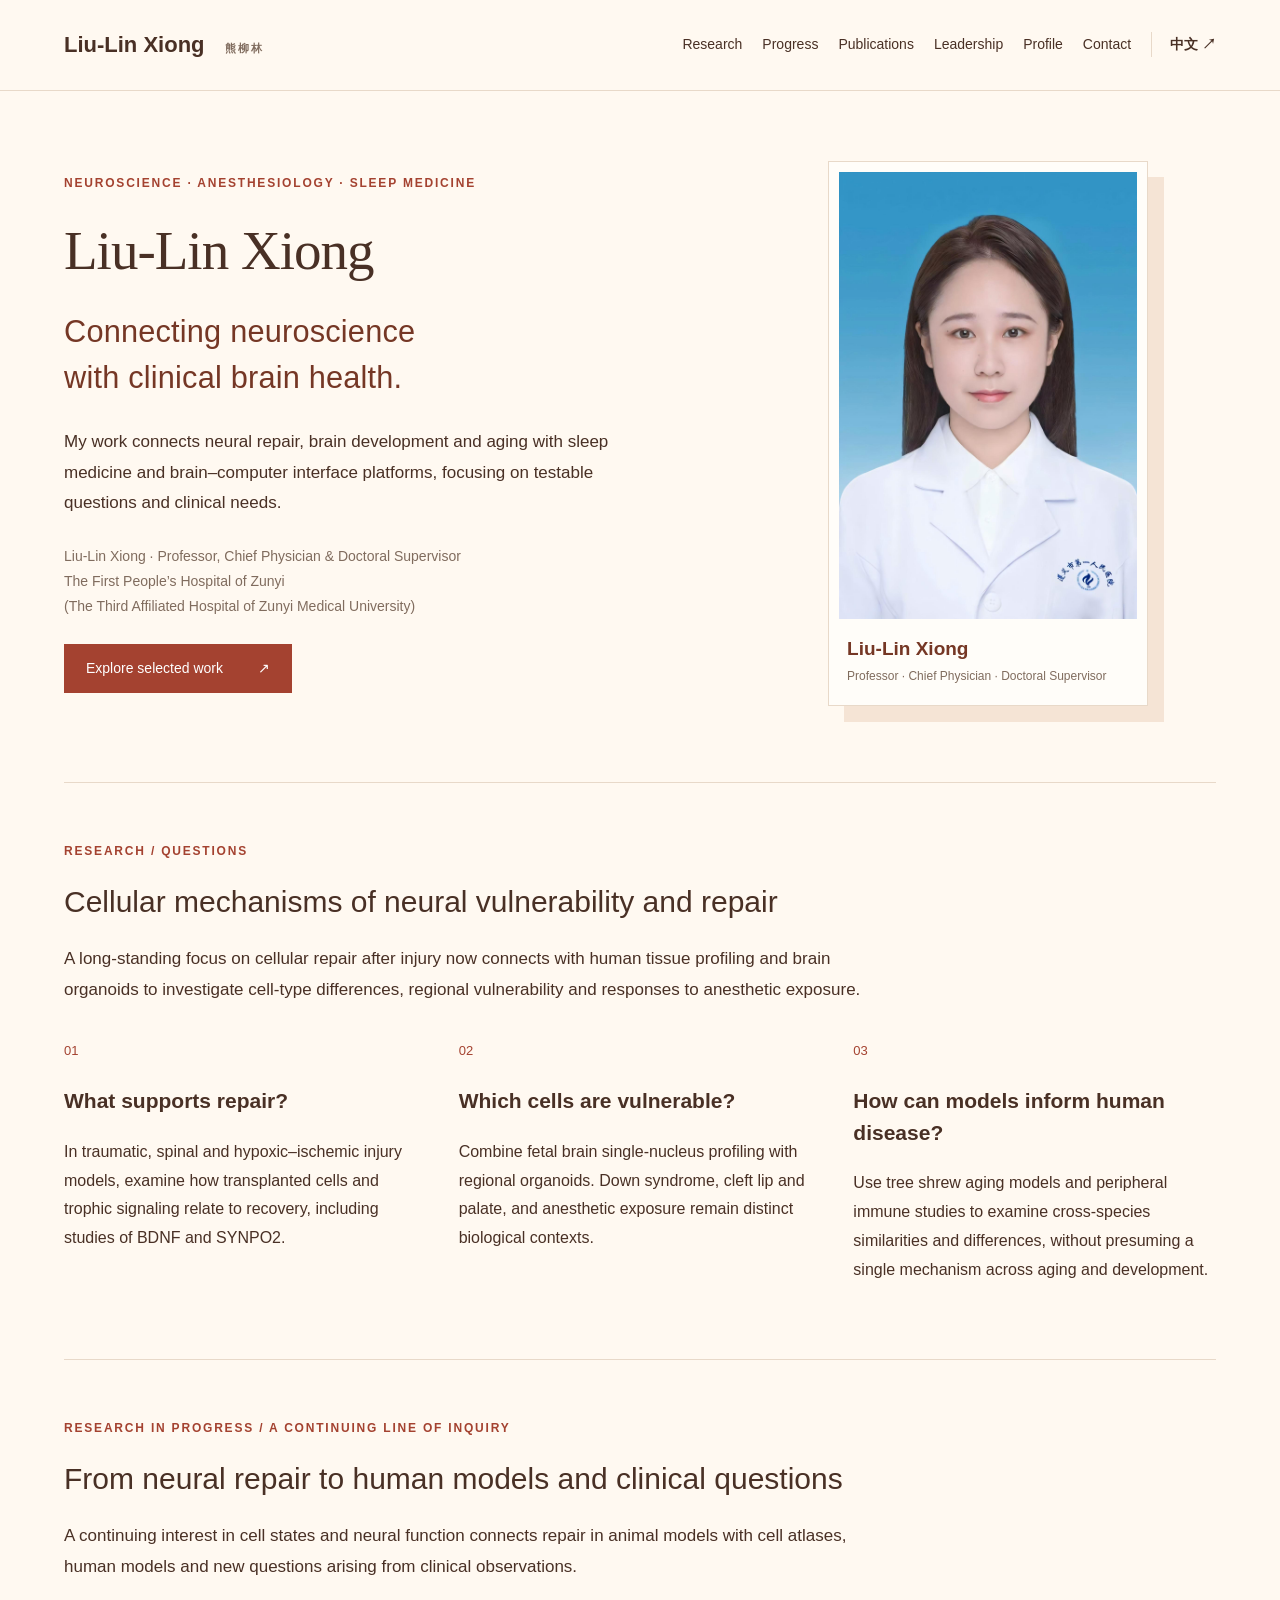
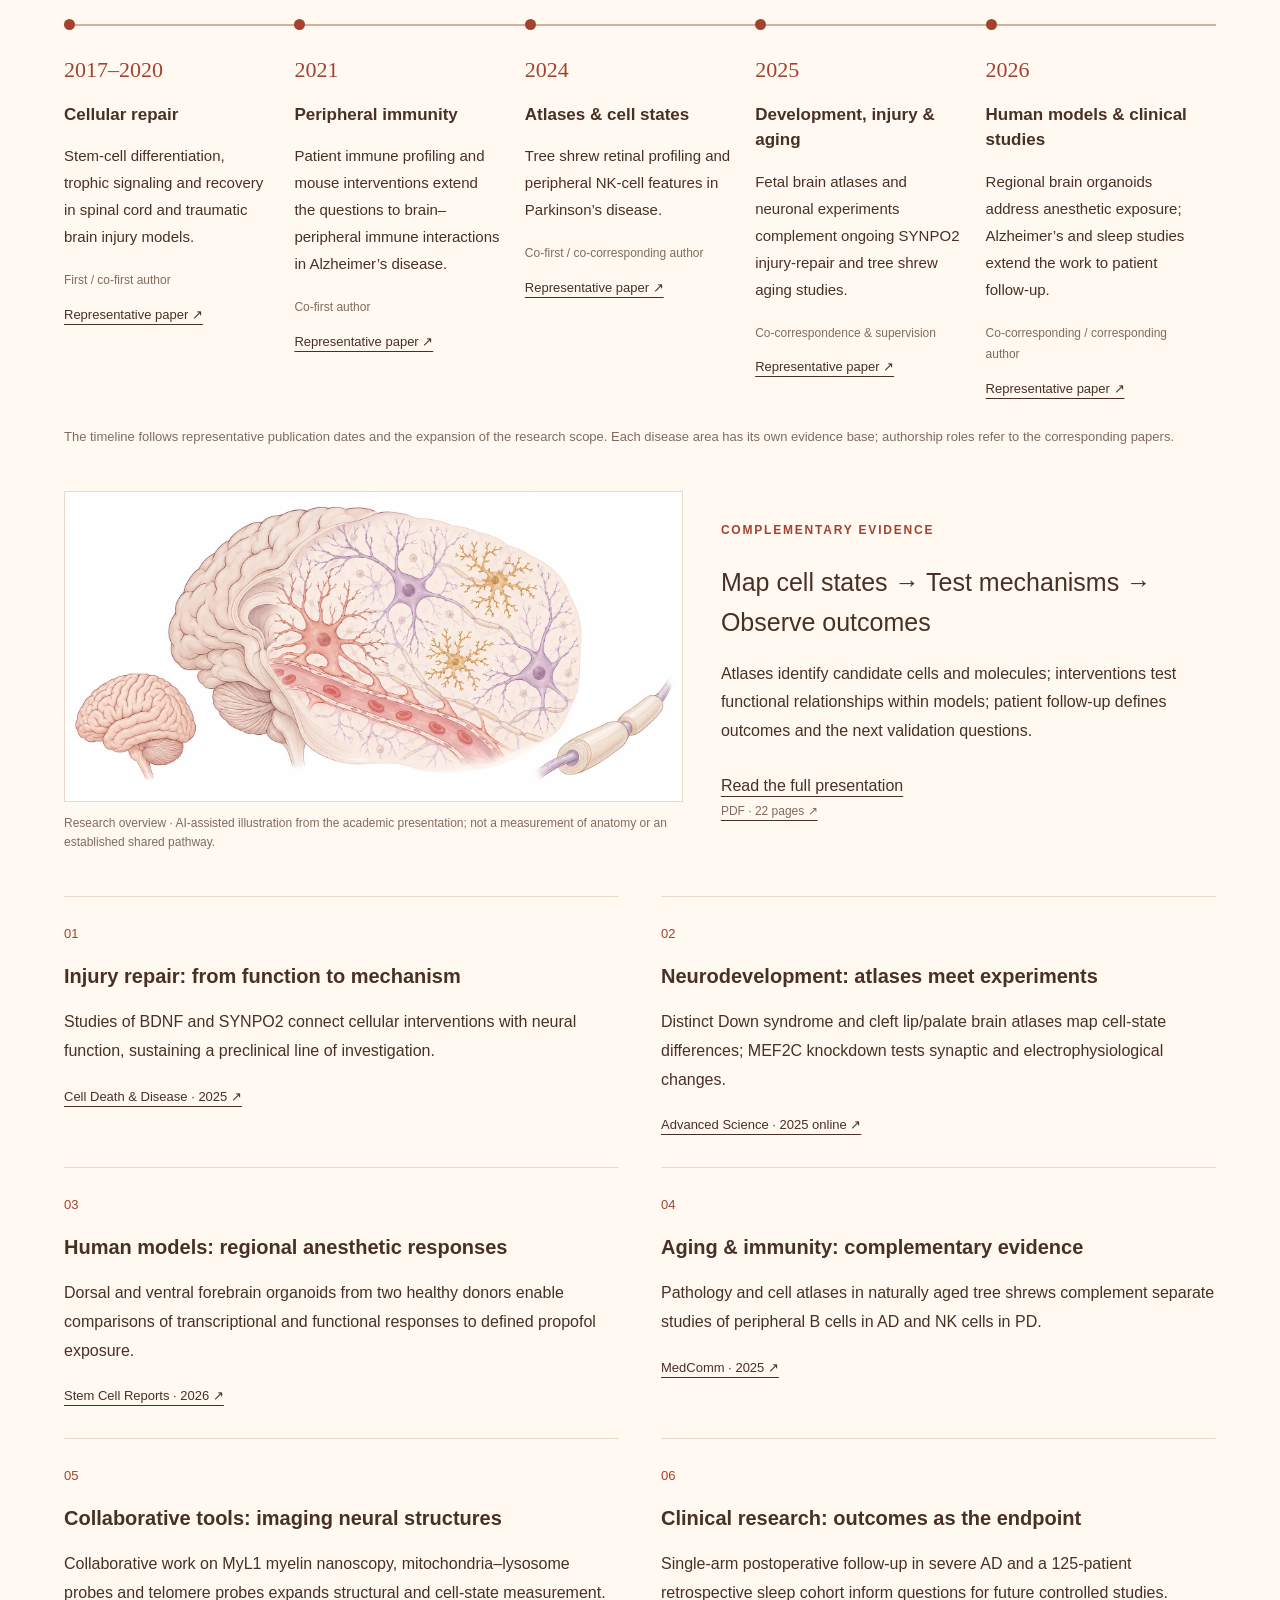
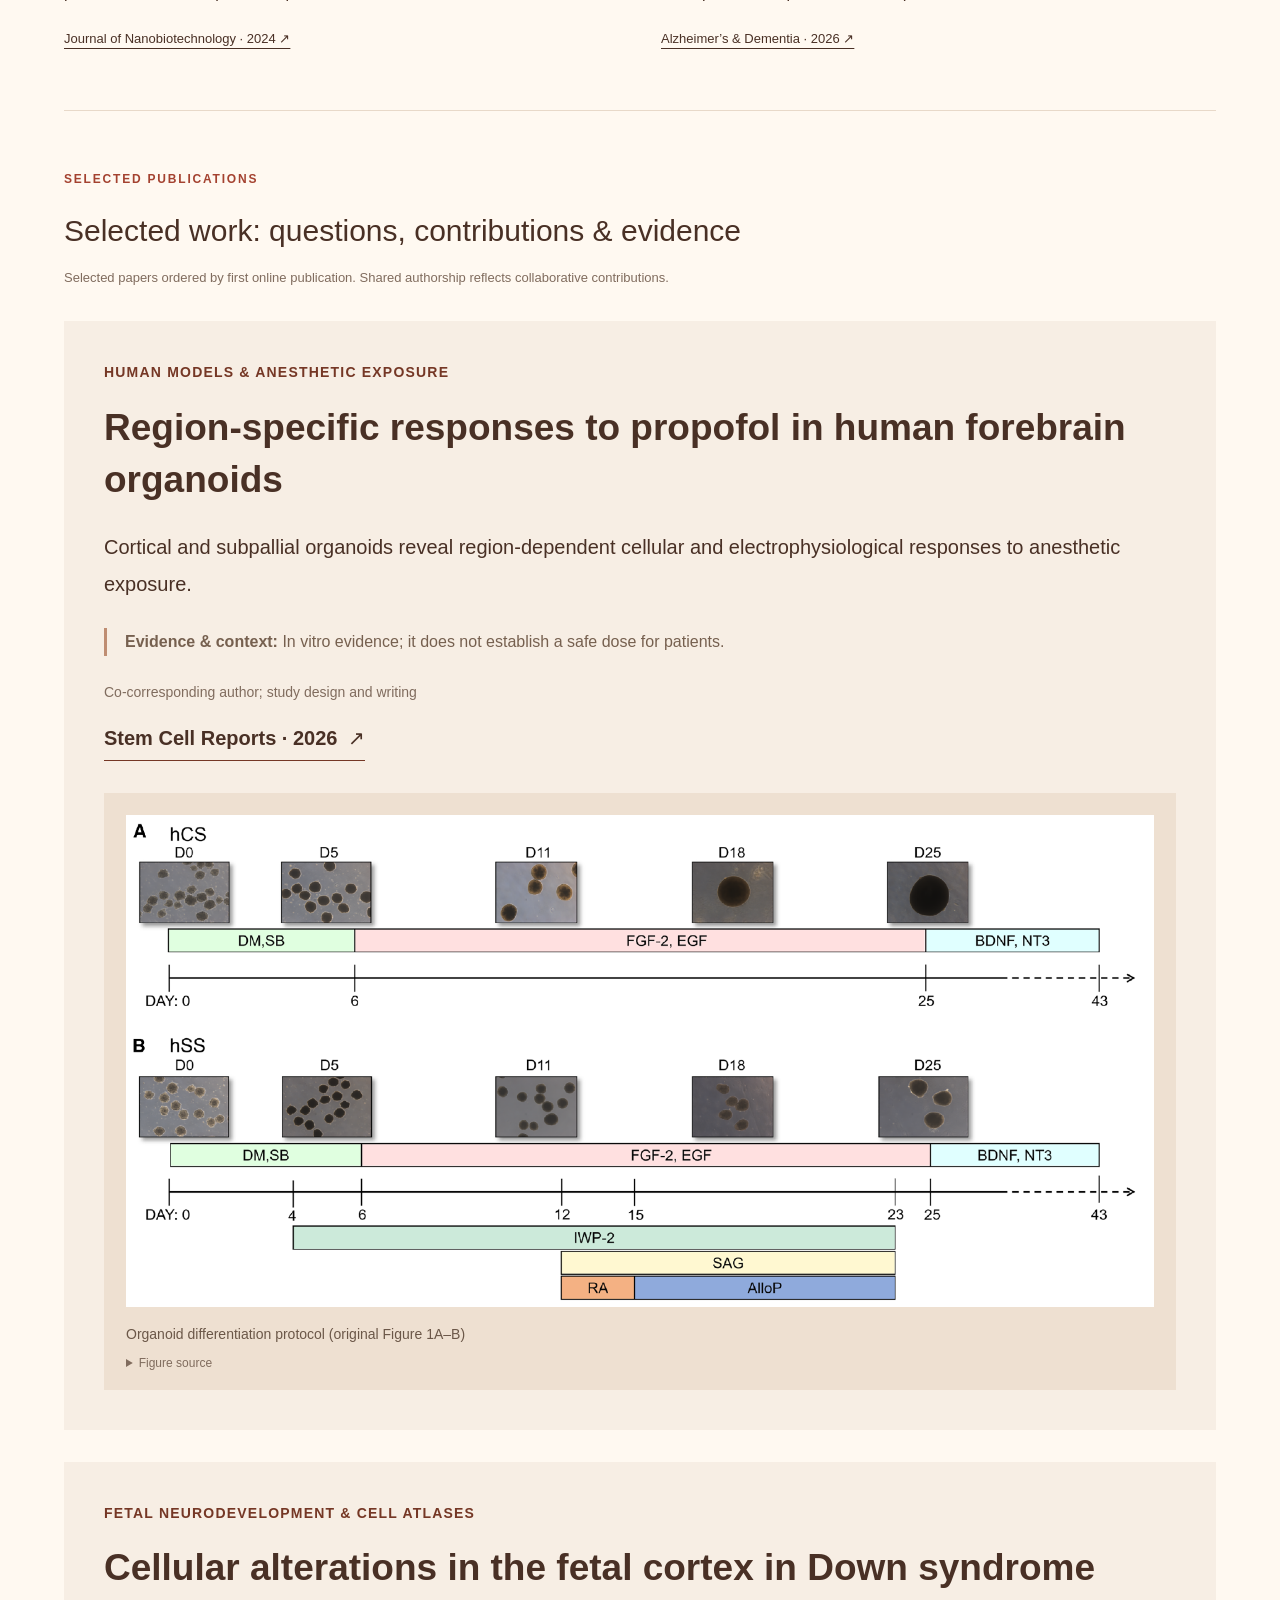
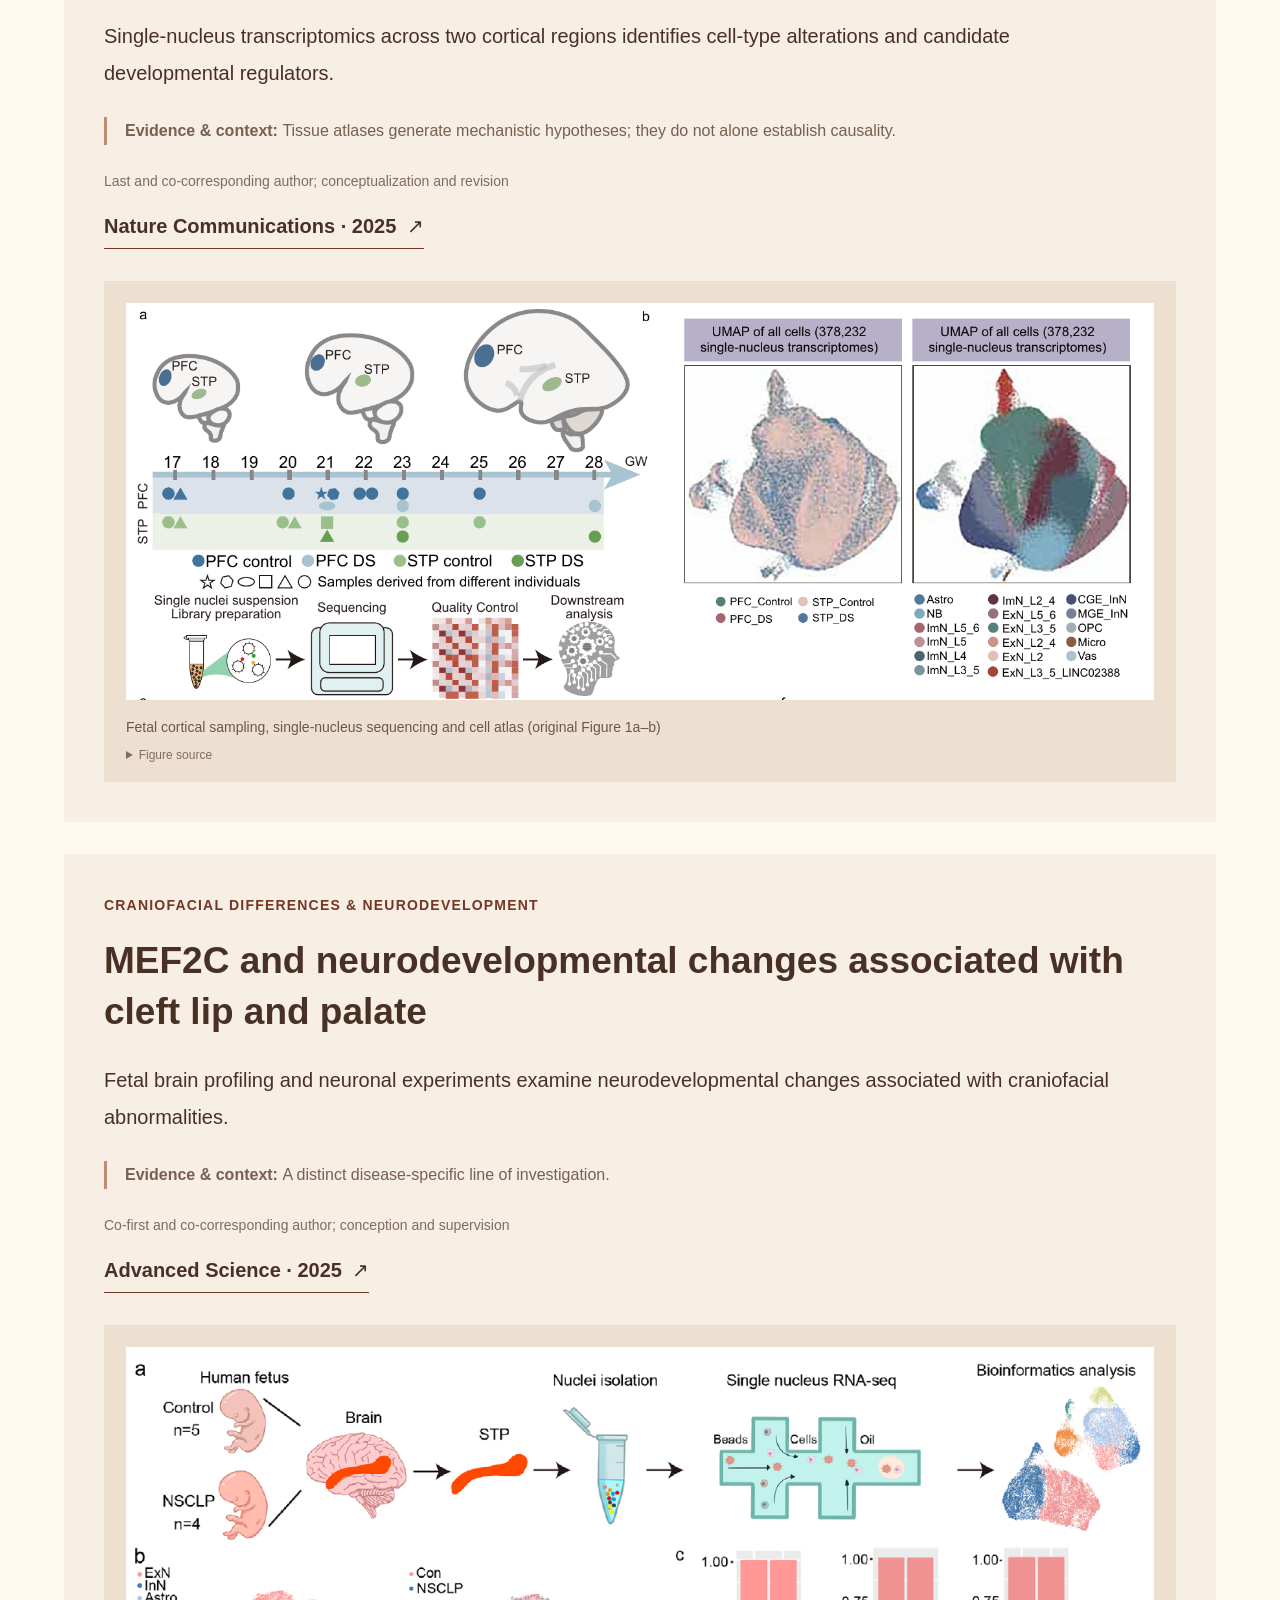
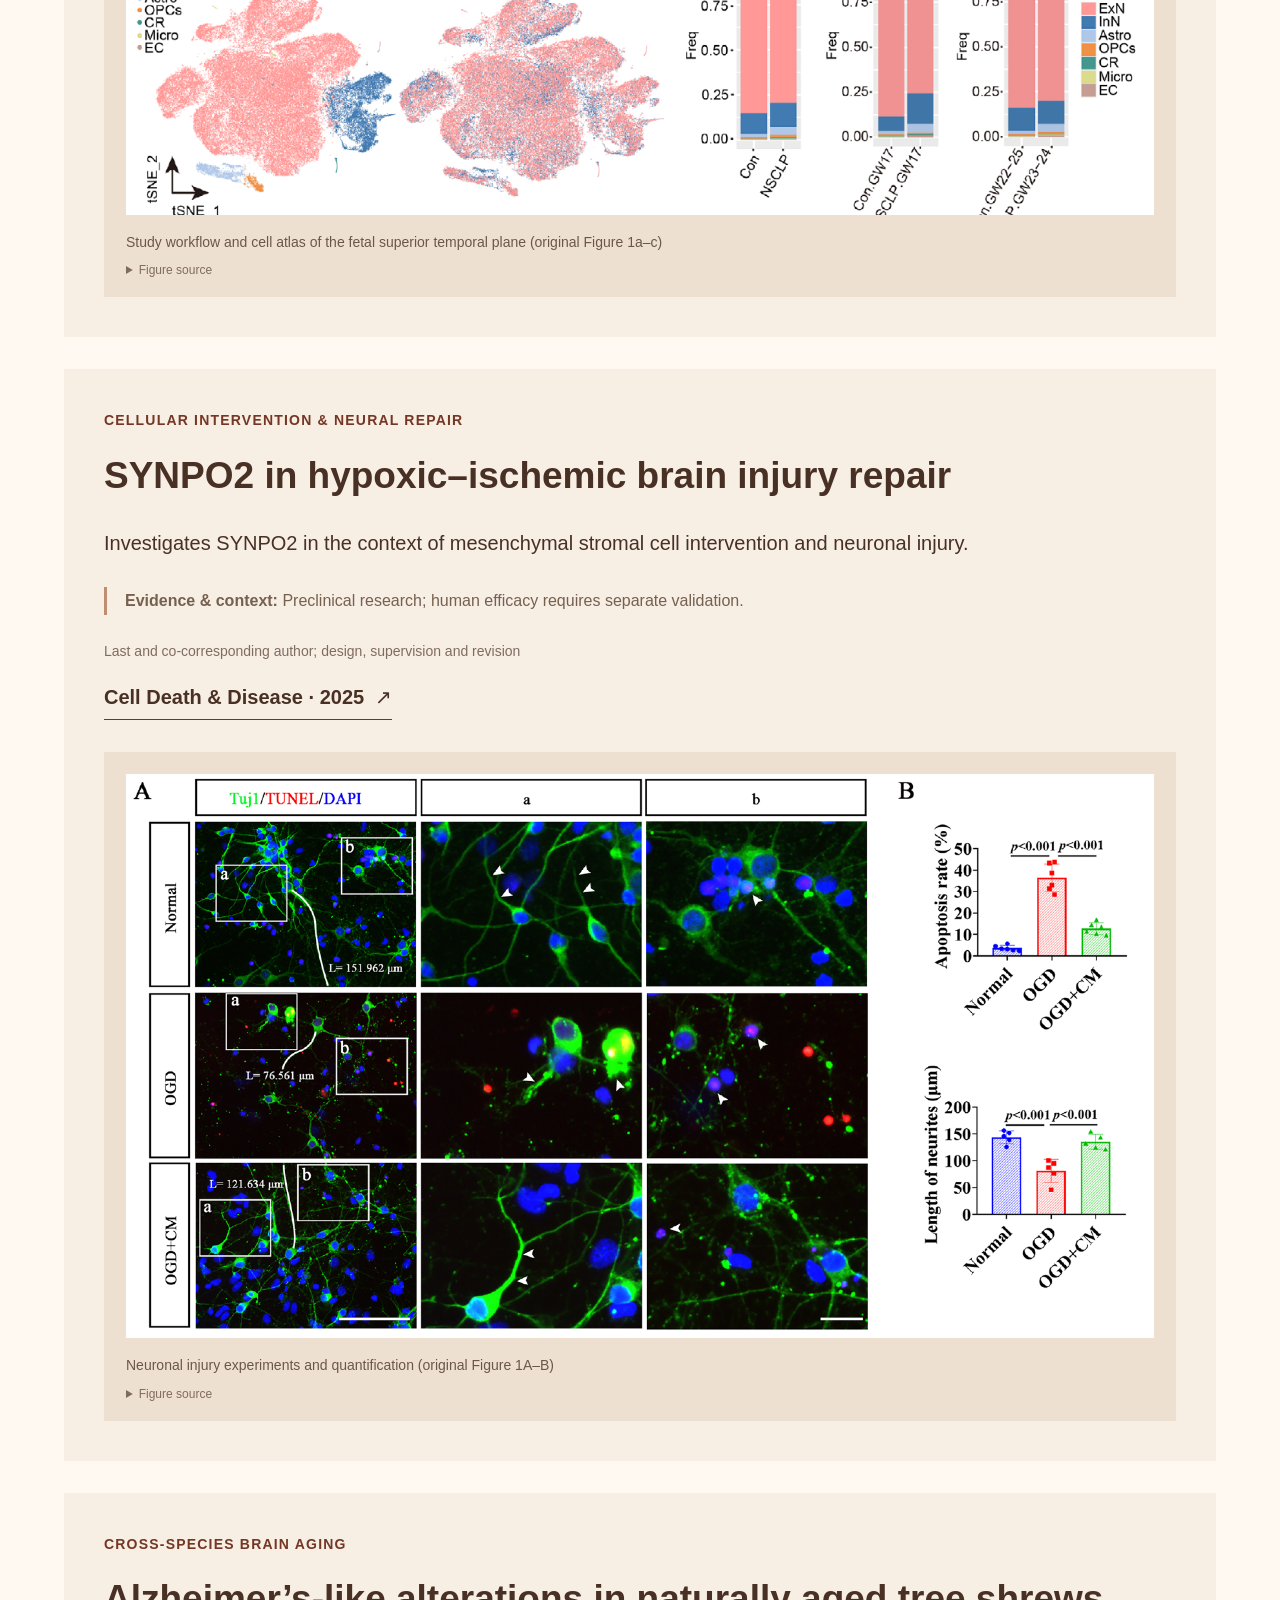
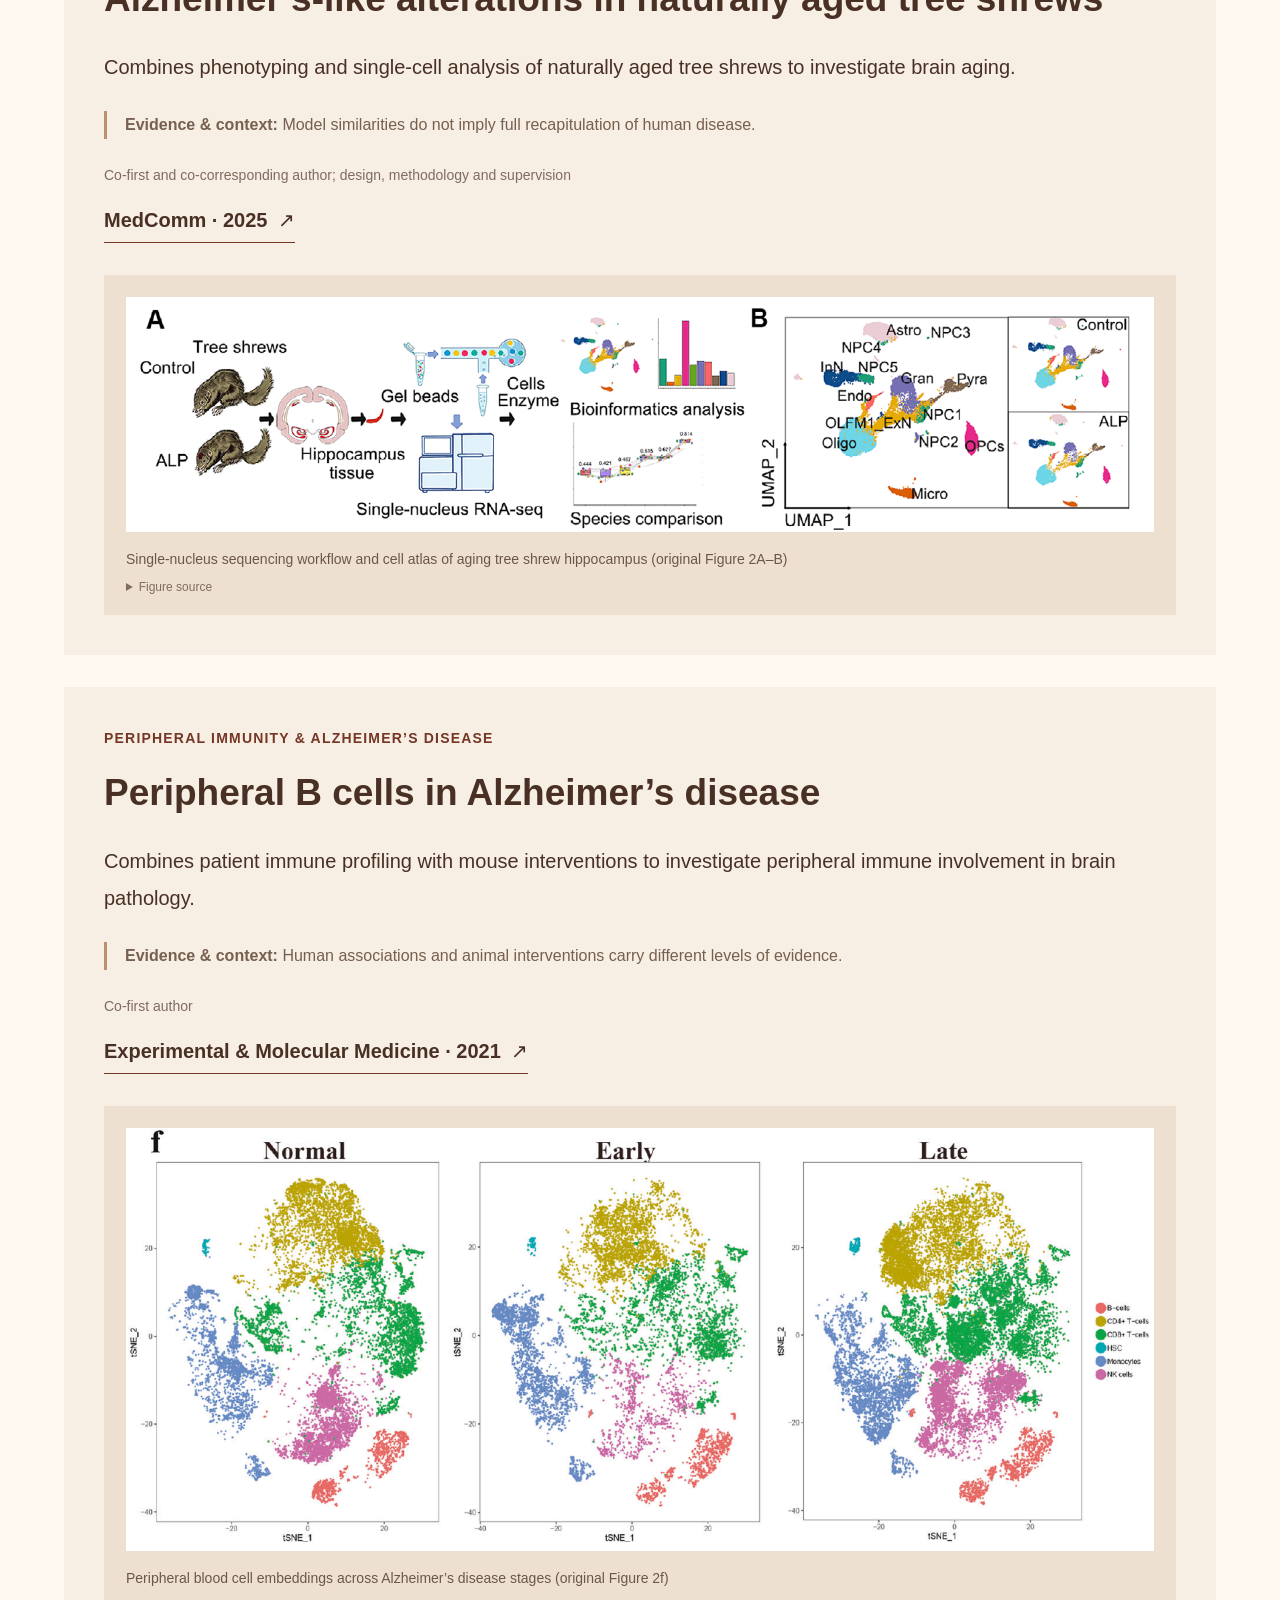
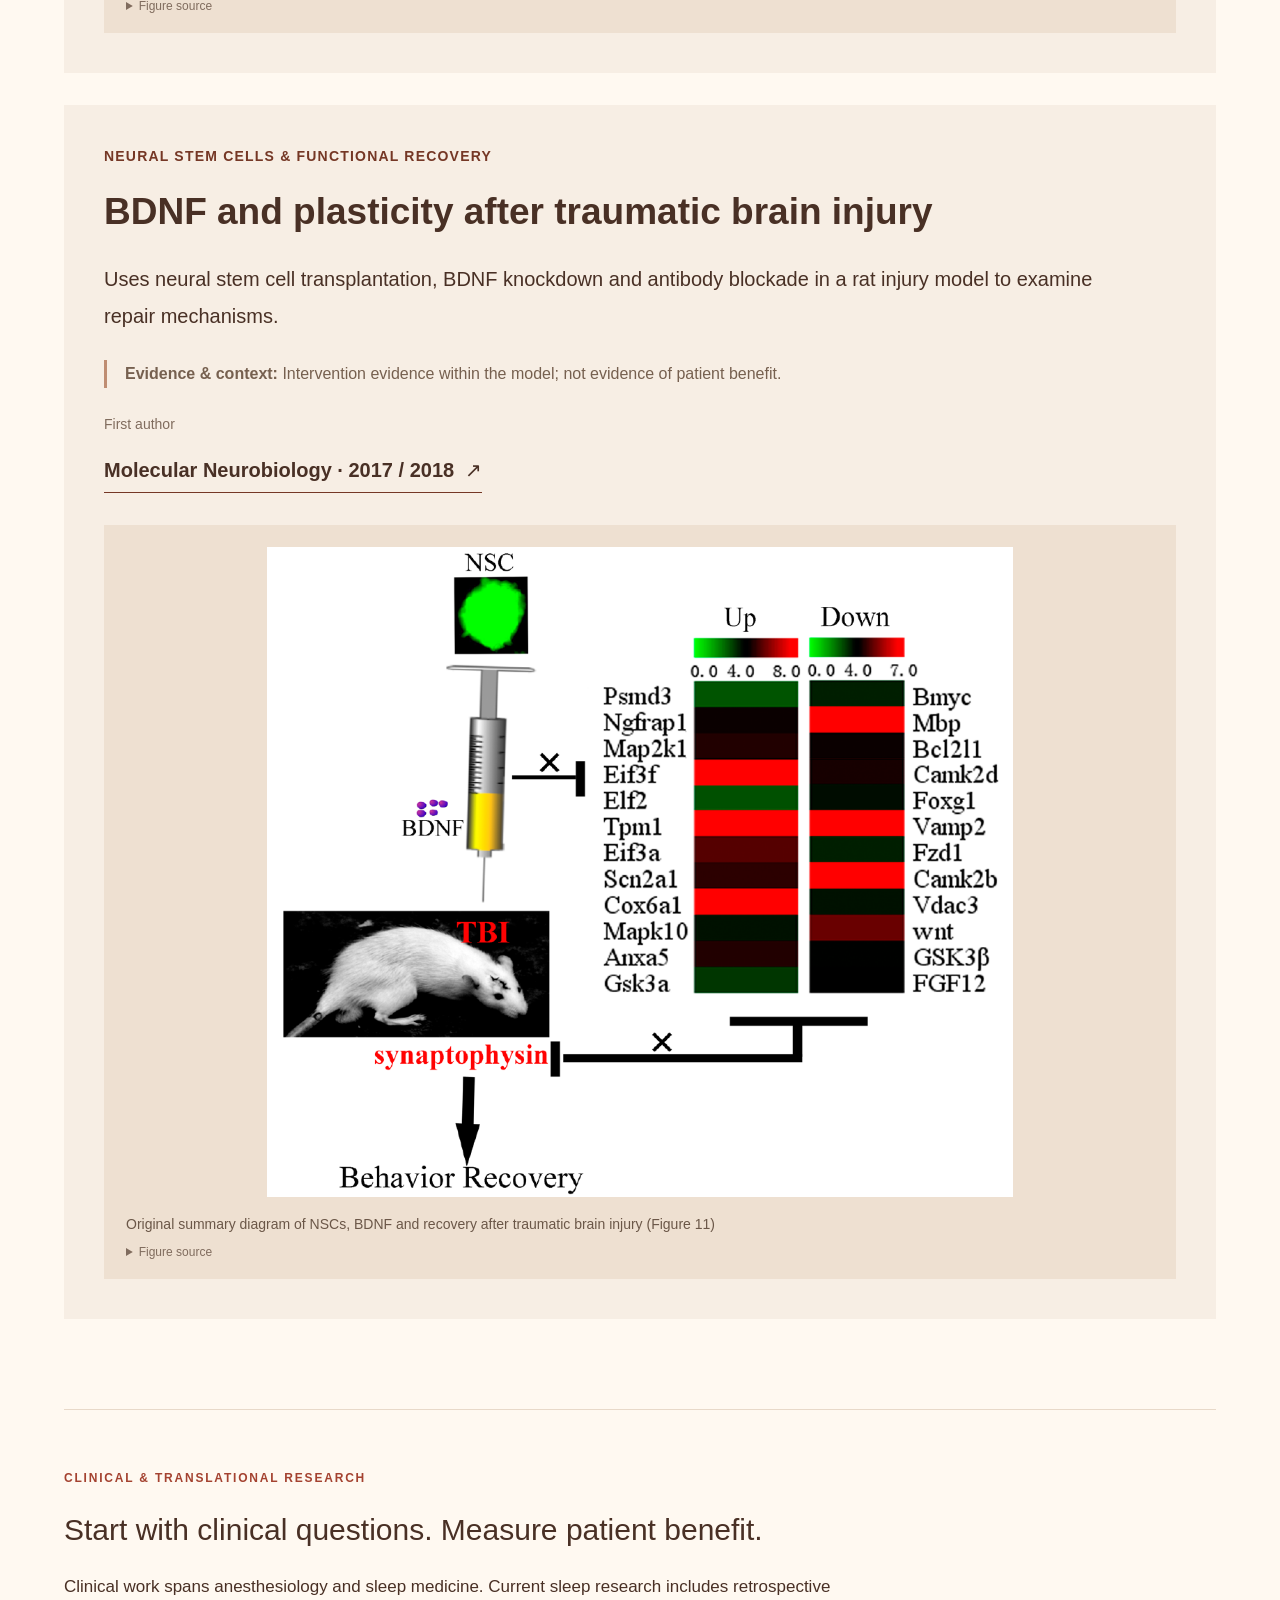
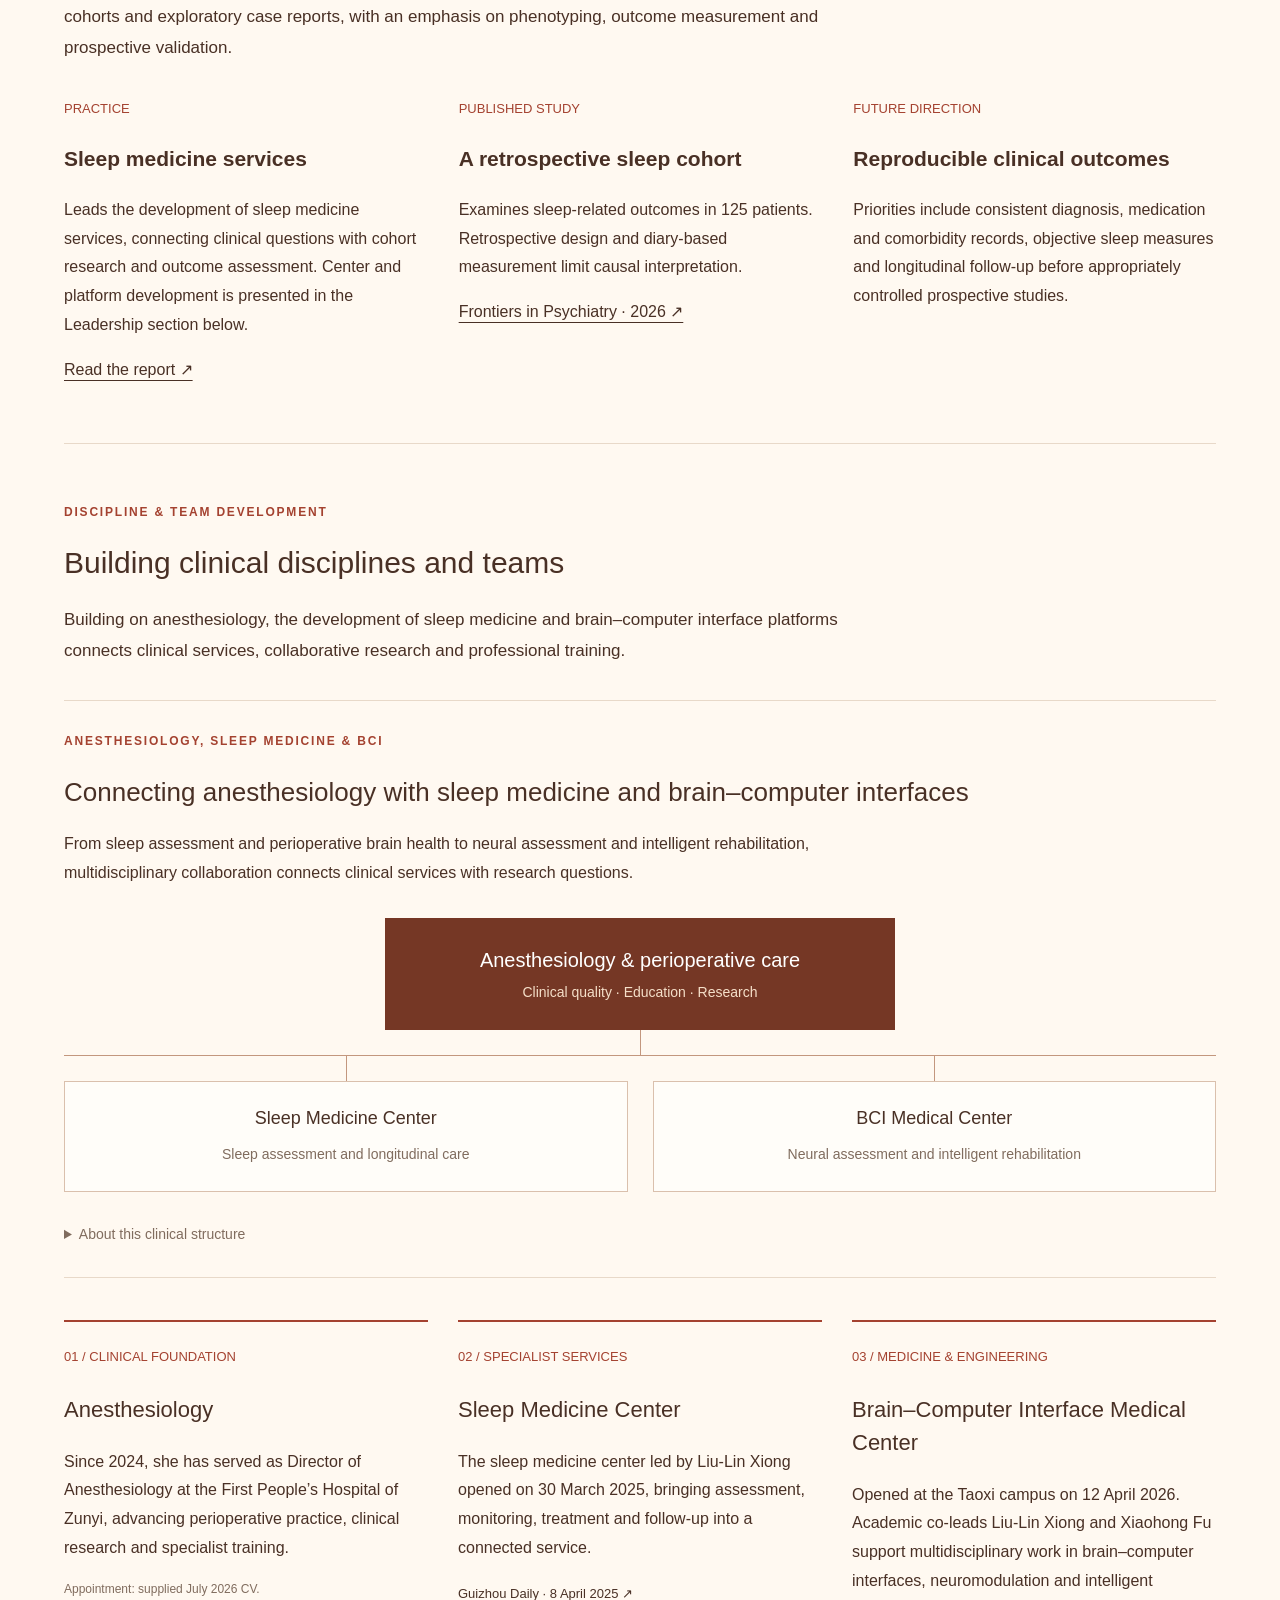
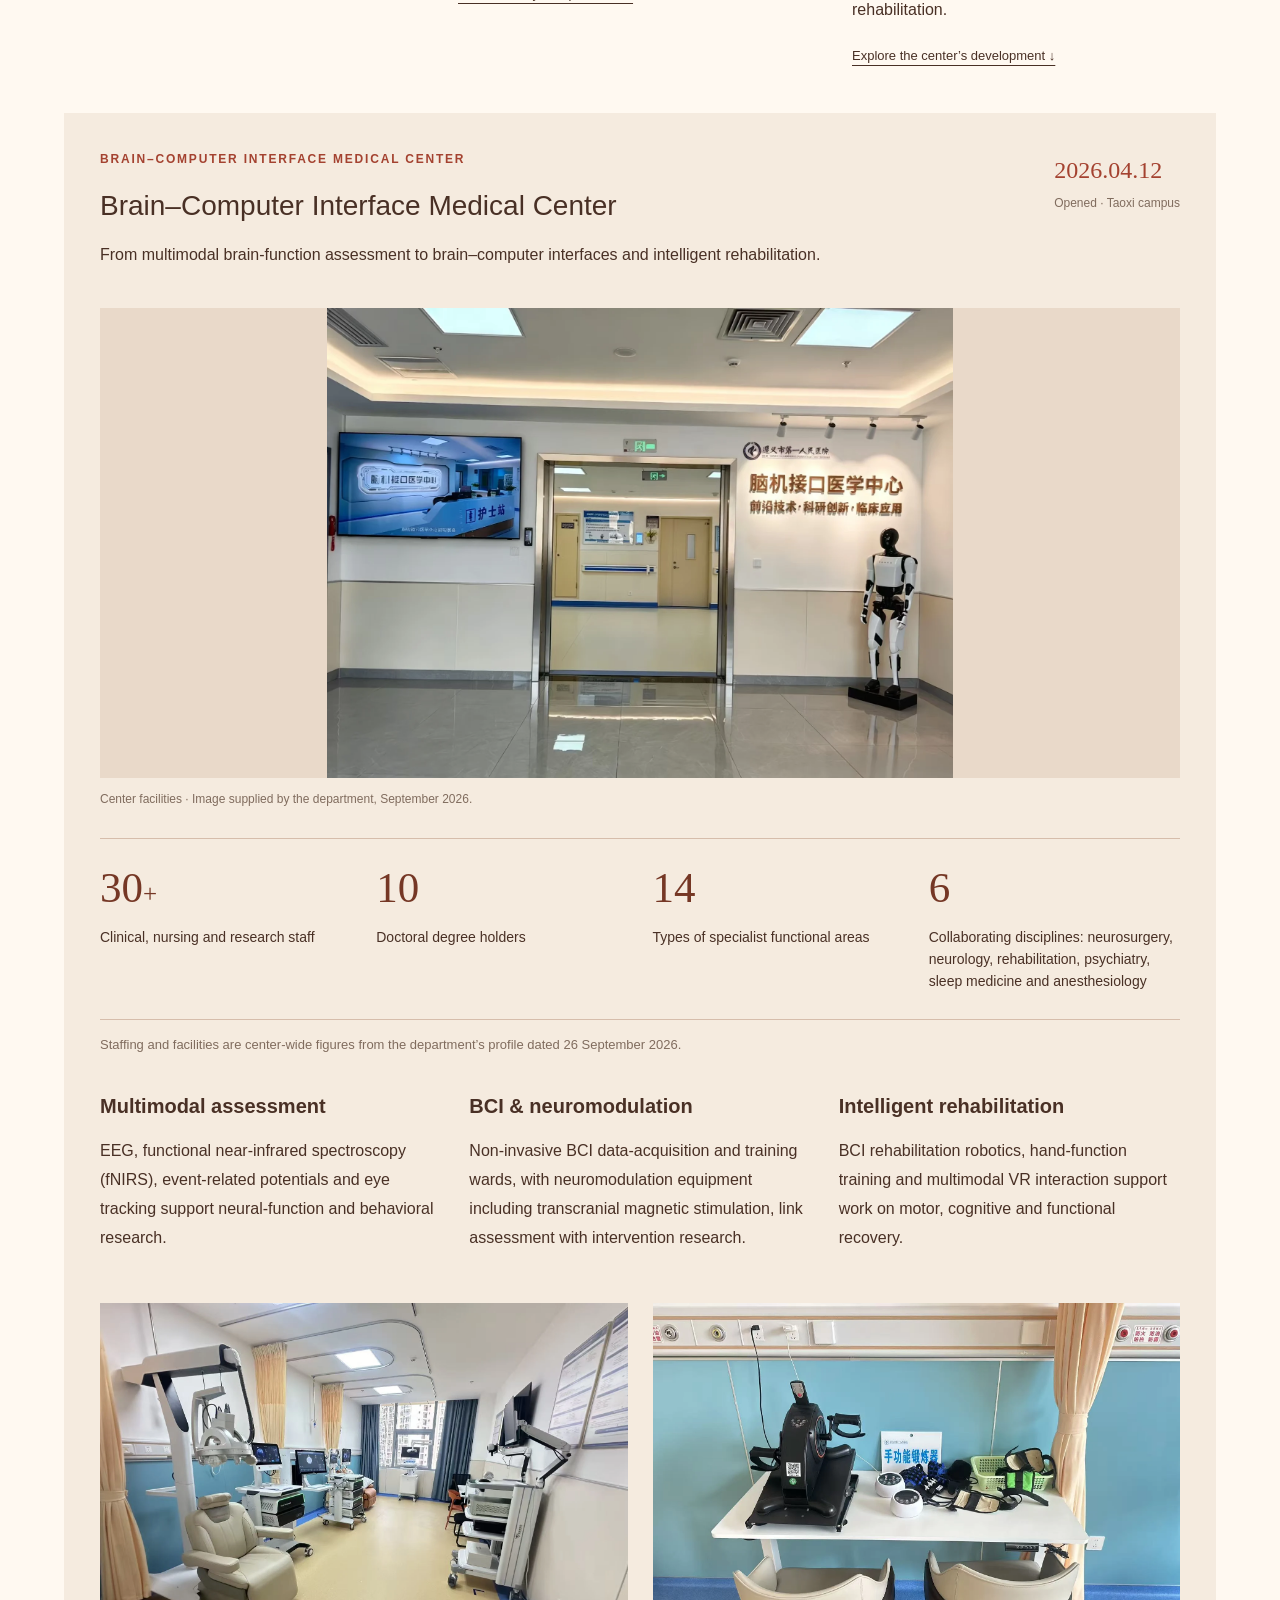
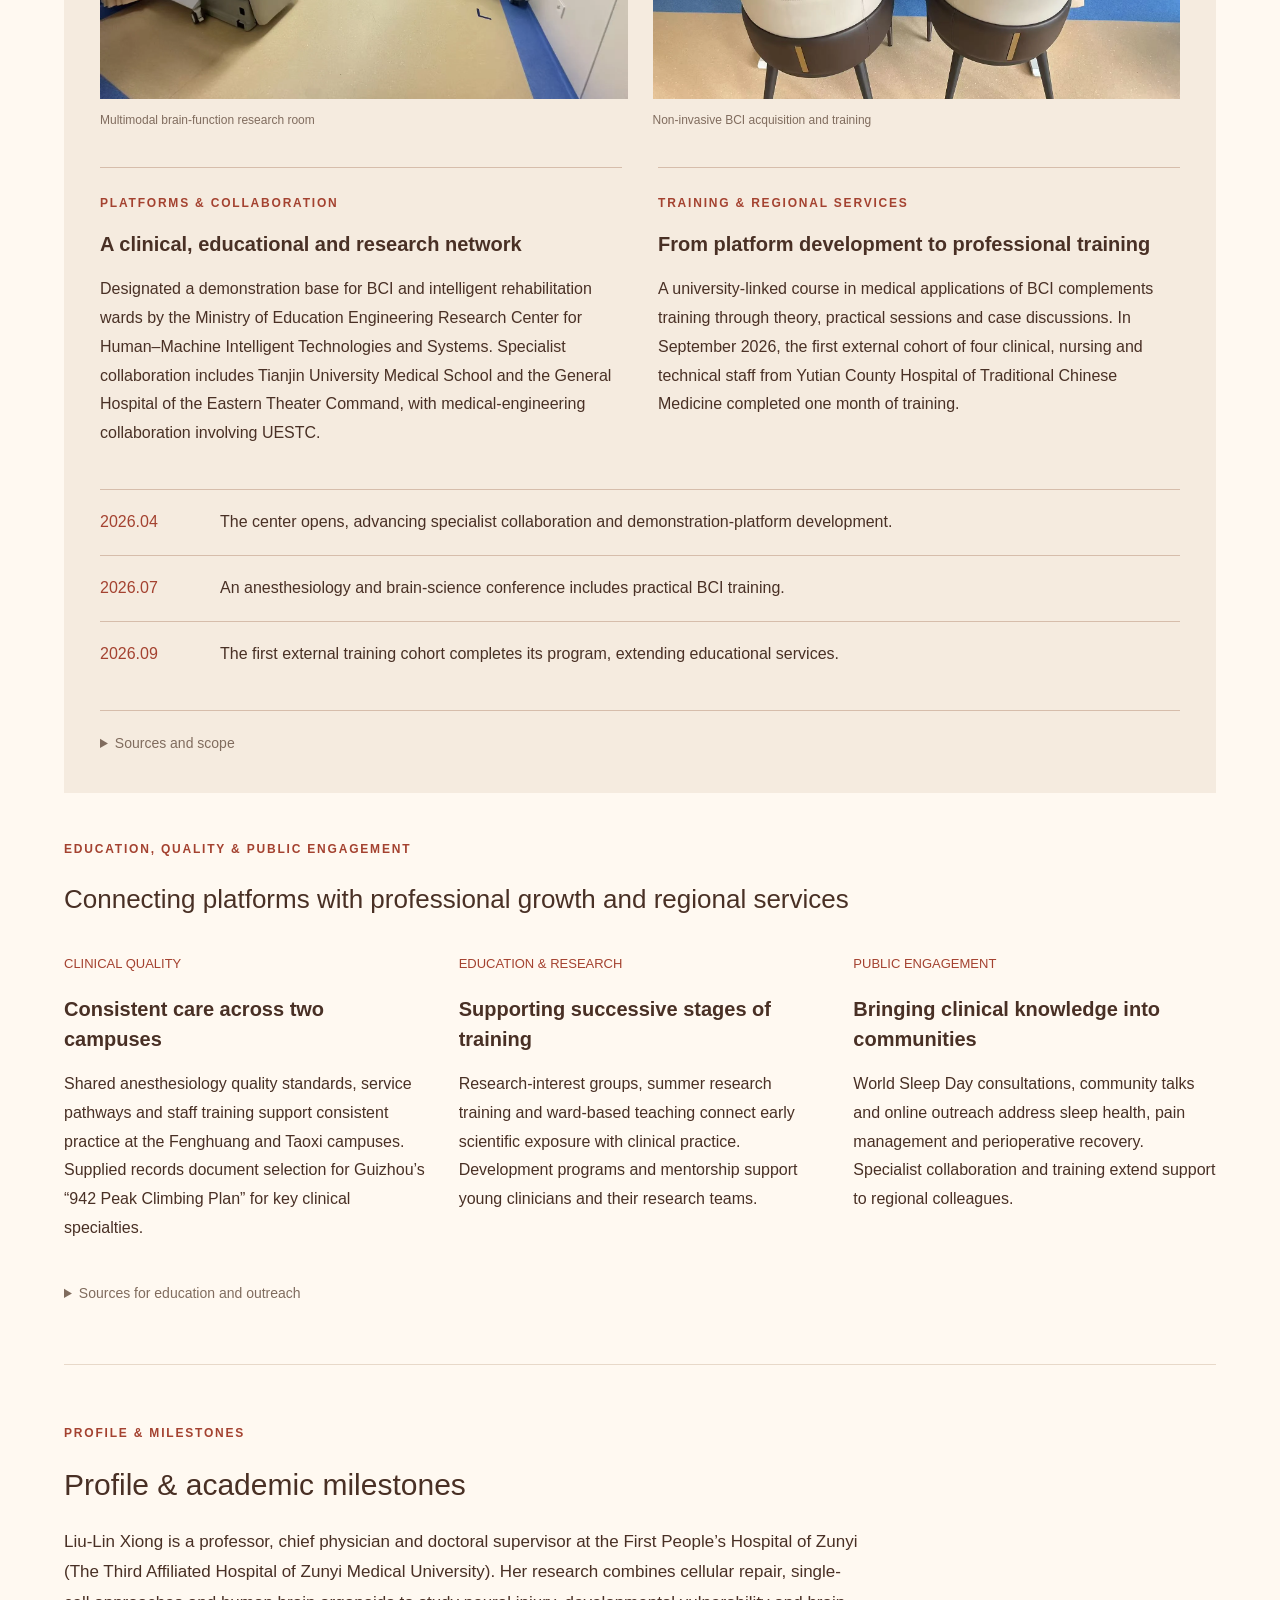
==== en/index.html @ c4f43d3d "Add files via upload" ====
<!doctype html><html lang="en"><head><meta charset="utf-8"><meta name="viewport" content="width=device-width,initial-scale=1"><title>Liu-Lin Xiong | Neural vulnerability & repair</title><meta name="description" content="Liu-Lin Xiong | Neural vulnerability & repair"><link rel="stylesheet" href="../style.css"><link rel="alternate" hreflang="zh-CN" href="../"><link rel="alternate" hreflang="en" href="../en/"></head><body><a class="skip" href="#main">Skip to content</a><header><a class="brand" href="#">Liu-Lin Xiong <small>熊柳林</small></a><nav aria-label="Main navigation"><a href="#research">Research</a><a href="#progress">Progress</a><a href="#works">Publications</a><a href="#discipline">Leadership</a><a href="#profile">Profile</a><a href="#contact">Contact</a><a class="language" href="../" lang="zh-CN">中文 ↗</a></nav></header><main id="main"><section class="hero"><div><p class="eyebrow">NEUROSCIENCE · ANESTHESIOLOGY · SLEEP MEDICINE</p><h1><span class="person-name">Liu-Lin Xiong</span><span class="hero-mission">Connecting neuroscience<br>with clinical brain health.</span></h1><p class="intro">My work connects neural repair, brain development and aging with sleep medicine and brain–computer interface platforms, focusing on testable questions and clinical needs.</p><p class="affiliation">Liu-Lin Xiong · Professor, Chief Physician & Doctoral Supervisor<br>The First People’s Hospital of Zunyi<br>(The Third Affiliated Hospital of Zunyi Medical University)</p><a class="button" href="#works">Explore selected work <span>↗</span></a></div><figure class="hero-portrait"><img src="../assets/xiong-liulin-portrait.jpeg" width="1280" height="1920" alt="Portrait of Professor Liu-Lin Xiong" fetchpriority="high"><figcaption><strong>Liu-Lin Xiong</strong><span>Professor · Chief Physician · Doctoral Supervisor</span></figcaption></figure></section><section id="research"><p class="eyebrow">RESEARCH / QUESTIONS</p><h2>Cellular mechanisms of neural vulnerability and repair</h2><p class="lead">A long-standing focus on cellular repair after injury now connects with human tissue profiling and brain organoids to investigate cell-type differences, regional vulnerability and responses to anesthetic exposure.</p><div class="grid"><article><span class="num">01</span><h3>What supports repair?</h3><p>In traumatic, spinal and hypoxic–ischemic injury models, examine how transplanted cells and trophic signaling relate to recovery, including studies of BDNF and SYNPO2.</p></article><article><span class="num">02</span><h3>Which cells are vulnerable?</h3><p>Combine fetal brain single-nucleus profiling with regional organoids. Down syndrome, cleft lip and palate, and anesthetic exposure remain distinct biological contexts.</p></article><article><span class="num">03</span><h3>How can models inform human disease?</h3><p>Use tree shrew aging models and peripheral immune studies to examine cross-species similarities and differences, without presuming a single mechanism across aging and development.</p></article></div></section><section id="progress"><p class="eyebrow">RESEARCH IN PROGRESS / A CONTINUING LINE OF INQUIRY</p><h2>From neural repair to human models and clinical questions</h2><p class="lead">A continuing interest in cell states and neural function connects repair in animal models with cell atlases, human models and new questions arising from clinical observations.</p><ol class="research-path"><li><time>2017–2020</time><h3>Cellular repair</h3><p>Stem-cell differentiation, trophic signaling and recovery in spinal cord and traumatic brain injury models.</p><span class="path-role">First / co-first author</span><a href="https://doi.org/10.1007/s12035-017-0551-1">Representative paper ↗</a></li><li><time>2021</time><h3>Peripheral immunity</h3><p>Patient immune profiling and mouse interventions extend the questions to brain–peripheral immune interactions in Alzheimer’s disease.</p><span class="path-role">Co-first author</span><a href="https://doi.org/10.1038/s12276-021-00714-8">Representative paper ↗</a></li><li><time>2024</time><h3>Atlases & cell states</h3><p>Tree shrew retinal profiling and peripheral NK-cell features in Parkinson’s disease.</p><span class="path-role">Co-first / co-corresponding author</span><a href="https://doi.org/10.1038/s41531-024-00790-3">Representative paper ↗</a></li><li><time>2025</time><h3>Development, injury & aging</h3><p>Fetal brain atlases and neuronal experiments complement ongoing SYNPO2 injury-repair and tree shrew aging studies.</p><span class="path-role">Co-correspondence & supervision</span><a href="https://doi.org/10.1038/s41467-025-66109-9">Representative paper ↗</a></li><li><time>2026</time><h3>Human models & clinical studies</h3><p>Regional brain organoids address anesthetic exposure; Alzheimer’s and sleep studies extend the work to patient follow-up.</p><span class="path-role">Co-corresponding / corresponding author</span><a href="https://doi.org/10.1016/j.stemcr.2026.102859">Representative paper ↗</a></li></ol><p class="note">The timeline follows representative publication dates and the expansion of the research scope. Each disease area has its own evidence base; authorship roles refer to the corresponding papers.</p><div class="research-overview"><figure><img src="../assets/research-context.webp" width="1774" height="887" loading="lazy" alt="Conceptual illustration of brain tissue, neurons, glial cells, microvessels and myelin"><figcaption>Research overview · AI-assisted illustration from the academic presentation; not a measurement of anatomy or an established shared pathway.</figcaption></figure><div><p class="eyebrow">COMPLEMENTARY EVIDENCE</p><h3>Map cell states → Test mechanisms → Observe outcomes</h3><p>Atlases identify candidate cells and molecules; interventions test functional relationships within models; patient follow-up defines outcomes and the next validation questions.</p><a class="text-link" href="../assets/research-presentation.pdf">Read the full presentation <span>PDF · 22 pages ↗</span></a></div></div><div class="results-grid"><article><span class="num">01</span><h3>Injury repair: from function to mechanism</h3><p>Studies of BDNF and SYNPO2 connect cellular interventions with neural function, sustaining a preclinical line of investigation.</p><a href="https://doi.org/10.1038/s41419-025-07439-w">Cell Death & Disease · 2025 ↗</a></article><article><span class="num">02</span><h3>Neurodevelopment: atlases meet experiments</h3><p>Distinct Down syndrome and cleft lip/palate brain atlases map cell-state differences; MEF2C knockdown tests synaptic and electrophysiological changes.</p><a href="https://doi.org/10.1002/advs.202504191">Advanced Science · 2025 online ↗</a></article><article><span class="num">03</span><h3>Human models: regional anesthetic responses</h3><p>Dorsal and ventral forebrain organoids from two healthy donors enable comparisons of transcriptional and functional responses to defined propofol exposure.</p><a href="https://doi.org/10.1016/j.stemcr.2026.102859">Stem Cell Reports · 2026 ↗</a></article><article><span class="num">04</span><h3>Aging & immunity: complementary evidence</h3><p>Pathology and cell atlases in naturally aged tree shrews complement separate studies of peripheral B cells in AD and NK cells in PD.</p><a href="https://doi.org/10.1002/mco2.70114">MedComm · 2025 ↗</a></article><article><span class="num">05</span><h3>Collaborative tools: imaging neural structures</h3><p>Collaborative work on MyL1 myelin nanoscopy, mitochondria–lysosome probes and telomere probes expands structural and cell-state measurement.</p><a href="https://doi.org/10.1186/s12951-024-02377-9">Journal of Nanobiotechnology · 2024 ↗</a></article><article><span class="num">06</span><h3>Clinical research: outcomes as the endpoint</h3><p>Single-arm postoperative follow-up in severe AD and a 125-patient retrospective sleep cohort inform questions for future controlled studies.</p><a href="https://doi.org/10.1002/alz.71150">Alzheimer’s & Dementia · 2026 ↗</a></article></div></section><section id="works"><p class="eyebrow">SELECTED PUBLICATIONS</p><h2>Selected work: questions, contributions & evidence</h2><p class="note">Selected papers ordered by first online publication. Shared authorship reflects collaborative contributions.</p><article class="work research-story" id="paper-1"><div class="work-copy"><p class="story-theme">HUMAN MODELS & ANESTHETIC EXPOSURE</p><h3>Region-specific responses to propofol in human forebrain organoids</h3><p class="story-findings">Cortical and subpallial organoids reveal region-dependent cellular and electrophysiological responses to anesthetic exposure.</p><p class="evidence-callout"><strong>Evidence & context: </strong>In vitro evidence; it does not establish a safe dose for patients.</p><p class="meta story-role">Co-corresponding author; study design and writing</p><a class="journal-link" href="https://doi.org/10.1016/j.stemcr.2026.102859">Stem Cell Reports · 2026 <span aria-hidden="true">↗</span></a></div><figure class="paper-figure"><a class="figure-image" href="../assets/publications/organoid-figure-1ab.png" target="_blank" rel="noopener" aria-label="Organoid differentiation protocol (original Figure 1A–B) — View full-size figure"><img src="../assets/publications/organoid-figure-1ab.png" width="1661" height="796" alt="Organoid differentiation protocol (original Figure 1A–B)" loading="lazy"></a><figcaption><span class="figure-label">Organoid differentiation protocol (original Figure 1A–B)</span><details class="figure-credit"><summary>Figure source</summary><p>She et al., Stem Cell Reports (2026), Fig. 1A–B; original panels cropped; © The Authors; CC BY 4.0. <a href="https://doi.org/10.1016/j.stemcr.2026.102859">Original article</a> · <a href="https://creativecommons.org/licenses/by/4.0/">Reuse license</a></p></details></figcaption></figure></article><article class="work research-story" id="paper-2"><div class="work-copy"><p class="story-theme">FETAL NEURODEVELOPMENT & CELL ATLASES</p><h3>Cellular alterations in the fetal cortex in Down syndrome</h3><p class="story-findings">Single-nucleus transcriptomics across two cortical regions identifies cell-type alterations and candidate developmental regulators.</p><p class="evidence-callout"><strong>Evidence & context: </strong>Tissue atlases generate mechanistic hypotheses; they do not alone establish causality.</p><p class="meta story-role">Last and co-corresponding author; conceptualization and revision</p><a class="journal-link" href="https://doi.org/10.1038/s41467-025-66109-9">Nature Communications · 2025 <span aria-hidden="true">↗</span></a></div><figure class="paper-figure"><a class="figure-image" href="../assets/publications/down-syndrome-figure-1ab.png" target="_blank" rel="noopener" aria-label="Fetal cortical sampling, single-nucleus sequencing and cell atlas (original Figure 1a–b) — View full-size figure"><img src="../assets/publications/down-syndrome-figure-1ab.png" width="1587" height="612" alt="Fetal cortical sampling, single-nucleus sequencing and cell atlas (original Figure 1a–b)" loading="lazy"></a><figcaption><span class="figure-label">Fetal cortical sampling, single-nucleus sequencing and cell atlas (original Figure 1a–b)</span><details class="figure-credit"><summary>Figure source</summary><p>Niu et al., Nature Communications (2025), Fig. 1a–b; original panels cropped; © The Authors; CC BY 4.0. <a href="https://doi.org/10.1038/s41467-025-66109-9">Original article</a> · <a href="https://creativecommons.org/licenses/by/4.0/">Reuse license</a></p></details></figcaption></figure></article><article class="work research-story" id="paper-3"><div class="work-copy"><p class="story-theme">CRANIOFACIAL DIFFERENCES & NEURODEVELOPMENT</p><h3>MEF2C and neurodevelopmental changes associated with cleft lip and palate</h3><p class="story-findings">Fetal brain profiling and neuronal experiments examine neurodevelopmental changes associated with craniofacial abnormalities.</p><p class="evidence-callout"><strong>Evidence & context: </strong>A distinct disease-specific line of investigation.</p><p class="meta story-role">Co-first and co-corresponding author; conception and supervision</p><a class="journal-link" href="https://doi.org/10.1002/advs.202504191">Advanced Science · 2025 <span aria-hidden="true">↗</span></a></div><figure class="paper-figure"><a class="figure-image" href="../assets/publications/cleft-figure-1abc.png" target="_blank" rel="noopener" aria-label="Study workflow and cell atlas of the fetal superior temporal plane (original Figure 1a–c) — View full-size figure"><img src="../assets/publications/cleft-figure-1abc.png" width="1355" height="616" alt="Study workflow and cell atlas of the fetal superior temporal plane (original Figure 1a–c)" loading="lazy"></a><figcaption><span class="figure-label">Study workflow and cell atlas of the fetal superior temporal plane (original Figure 1a–c)</span><details class="figure-credit"><summary>Figure source</summary><p>Xiong et al., Advanced Science (2025), Fig. 1a–c; original panels cropped; © The Authors; CC BY. <a href="https://doi.org/10.1002/advs.202504191">Original article</a> · <a href="https://creativecommons.org/licenses/by/4.0/">Reuse license</a></p></details></figcaption></figure></article><article class="work research-story" id="paper-4"><div class="work-copy"><p class="story-theme">CELLULAR INTERVENTION & NEURAL REPAIR</p><h3>SYNPO2 in hypoxic–ischemic brain injury repair</h3><p class="story-findings">Investigates SYNPO2 in the context of mesenchymal stromal cell intervention and neuronal injury.</p><p class="evidence-callout"><strong>Evidence & context: </strong>Preclinical research; human efficacy requires separate validation.</p><p class="meta story-role">Last and co-corresponding author; design, supervision and revision</p><a class="journal-link" href="https://doi.org/10.1038/s41419-025-07439-w">Cell Death & Disease · 2025 <span aria-hidden="true">↗</span></a></div><figure class="paper-figure"><a class="figure-image" href="../assets/publications/synpo2-figure-1ab.png" target="_blank" rel="noopener" aria-label="Neuronal injury experiments and quantification (original Figure 1A–B) — View full-size figure"><img src="../assets/publications/synpo2-figure-1ab.png" width="1591" height="874" alt="Neuronal injury experiments and quantification (original Figure 1A–B)" loading="lazy"></a><figcaption><span class="figure-label">Neuronal injury experiments and quantification (original Figure 1A–B)</span><details class="figure-credit"><summary>Figure source</summary><p>Xue et al., Cell Death &amp; Disease (2025), Fig. 1A–B; original panels cropped; © The Authors; CC BY 4.0. <a href="https://doi.org/10.1038/s41419-025-07439-w">Original article</a> · <a href="https://creativecommons.org/licenses/by/4.0/">Reuse license</a></p></details></figcaption></figure></article><article class="work research-story" id="paper-5"><div class="work-copy"><p class="story-theme">CROSS-SPECIES BRAIN AGING</p><h3>Alzheimer’s-like alterations in naturally aged tree shrews</h3><p class="story-findings">Combines phenotyping and single-cell analysis of naturally aged tree shrews to investigate brain aging.</p><p class="evidence-callout"><strong>Evidence & context: </strong>Model similarities do not imply full recapitulation of human disease.</p><p class="meta story-role">Co-first and co-corresponding author; design, methodology and supervision</p><a class="journal-link" href="https://doi.org/10.1002/mco2.70114">MedComm · 2025 <span aria-hidden="true">↗</span></a></div><figure class="paper-figure"><a class="figure-image" href="../assets/publications/tree-shrew-figure-2ab.png" target="_blank" rel="noopener" aria-label="Single-nucleus sequencing workflow and cell atlas of aging tree shrew hippocampus (original Figure 2A–B) — View full-size figure"><img src="../assets/publications/tree-shrew-figure-2ab.png" width="1533" height="350" alt="Single-nucleus sequencing workflow and cell atlas of aging tree shrew hippocampus (original Figure 2A–B)" loading="lazy"></a><figcaption><span class="figure-label">Single-nucleus sequencing workflow and cell atlas of aging tree shrew hippocampus (original Figure 2A–B)</span><details class="figure-credit"><summary>Figure source</summary><p>Xiong et al., MedComm (2025), Fig. 2A–B; original panels cropped; © The Authors; CC BY. <a href="https://doi.org/10.1002/mco2.70114">Original article</a> · <a href="https://creativecommons.org/licenses/by/4.0/">Reuse license</a></p></details></figcaption></figure></article><article class="work research-story" id="paper-6"><div class="work-copy"><p class="story-theme">PERIPHERAL IMMUNITY & ALZHEIMER’S DISEASE</p><h3>Peripheral B cells in Alzheimer’s disease</h3><p class="story-findings">Combines patient immune profiling with mouse interventions to investigate peripheral immune involvement in brain pathology.</p><p class="evidence-callout"><strong>Evidence & context: </strong>Human associations and animal interventions carry different levels of evidence.</p><p class="meta story-role">Co-first author</p><a class="journal-link" href="https://doi.org/10.1038/s12276-021-00714-8">Experimental & Molecular Medicine · 2021 <span aria-hidden="true">↗</span></a></div><figure class="paper-figure"><a class="figure-image" href="../assets/publications/ad-bcells-figure-2f.png" target="_blank" rel="noopener" aria-label="Peripheral blood cell embeddings across Alzheimer’s disease stages (original Figure 2f) — View full-size figure"><img src="../assets/publications/ad-bcells-figure-2f.png" width="1391" height="572" alt="Peripheral blood cell embeddings across Alzheimer’s disease stages (original Figure 2f)" loading="lazy"></a><figcaption><span class="figure-label">Peripheral blood cell embeddings across Alzheimer’s disease stages (original Figure 2f)</span><details class="figure-credit"><summary>Figure source</summary><p>Xiong et al., Experimental &amp; Molecular Medicine (2021), Fig. 2f; original panels cropped; © The Authors; CC BY 4.0. <a href="https://doi.org/10.1038/s12276-021-00714-8">Original article</a> · <a href="https://creativecommons.org/licenses/by/4.0/">Reuse license</a></p></details></figcaption></figure></article><article class="work research-story" id="paper-7"><div class="work-copy"><p class="story-theme">NEURAL STEM CELLS & FUNCTIONAL RECOVERY</p><h3>BDNF and plasticity after traumatic brain injury</h3><p class="story-findings">Uses neural stem cell transplantation, BDNF knockdown and antibody blockade in a rat injury model to examine repair mechanisms.</p><p class="evidence-callout"><strong>Evidence & context: </strong>Intervention evidence within the model; not evidence of patient benefit.</p><p class="meta story-role">First author</p><a class="journal-link" href="https://doi.org/10.1007/s12035-017-0551-1">Molecular Neurobiology · 2017 / 2018 <span aria-hidden="true">↗</span></a></div><figure class="paper-figure"><a class="figure-image" href="../assets/publications/tbi-figure-11.png" target="_blank" rel="noopener" aria-label="Original summary diagram of NSCs, BDNF and recovery after traumatic brain injury (Figure 11) — View full-size figure"><img src="../assets/publications/tbi-figure-11.png" width="1071" height="933" alt="Original summary diagram of NSCs, BDNF and recovery after traumatic brain injury (Figure 11)" loading="lazy"></a><figcaption><span class="figure-label">Original summary diagram of NSCs, BDNF and recovery after traumatic brain injury (Figure 11)</span><details class="figure-credit"><summary>Figure source</summary><p>Xiong et al., Molecular Neurobiology, Fig. 11; © Springer Science+Business Media New York (2017). <a href="https://doi.org/10.1007/s12035-017-0551-1">Original article</a></p></details></figcaption></figure></article></section><section id="clinical"><p class="eyebrow">CLINICAL & TRANSLATIONAL RESEARCH</p><h2>Start with clinical questions. Measure patient benefit.</h2><p class="lead">Clinical work spans anesthesiology and sleep medicine. Current sleep research includes retrospective cohorts and exploratory case reports, with an emphasis on phenotyping, outcome measurement and prospective validation.</p><div class="grid"><article><span class="num">PRACTICE</span><h3>Sleep medicine services</h3><p>Leads the development of sleep medicine services, connecting clinical questions with cohort research and outcome assessment. Center and platform development is presented in the Leadership section below.</p><a href="https://szb.eyesnews.cn/pc/cont/202504/08/content_149516.html">Read the report ↗</a></article><article><span class="num">PUBLISHED STUDY</span><h3>A retrospective sleep cohort</h3><p>Examines sleep-related outcomes in 125 patients. Retrospective design and diary-based measurement limit causal interpretation.</p><a href="https://doi.org/10.3389/fpsyt.2026.1761386">Frontiers in Psychiatry · 2026 ↗</a></article><article><span class="num">FUTURE DIRECTION</span><h3>Reproducible clinical outcomes</h3><p>Priorities include consistent diagnosis, medication and comorbidity records, objective sleep measures and longitudinal follow-up before appropriately controlled prospective studies.</p></article></div></section><section id="discipline"><p class="eyebrow">DISCIPLINE & TEAM DEVELOPMENT</p><h2>Building clinical disciplines and teams</h2><p class="lead">Building on anesthesiology, the development of sleep medicine and brain–computer interface platforms connects clinical services, collaborative research and professional training.</p><div class="leadership-framework"><div class="framework-caption"><p class="eyebrow">ANESTHESIOLOGY, SLEEP MEDICINE & BCI</p><h3>Connecting anesthesiology with sleep medicine and brain–computer interfaces</h3><p>From sleep assessment and perioperative brain health to neural assessment and intelligent rehabilitation, multidisciplinary collaboration connects clinical services with research questions.</p></div><div class="framework-map" role="group" aria-label="Clinical discipline structure"><div class="framework-core"><b>Anesthesiology & perioperative care</b><span>Clinical quality · Education · Research</span></div><ul><li><b>Sleep Medicine Center</b><span>Sleep assessment and longitudinal care</span></li><li><b>BCI Medical Center</b><span>Neural assessment and intelligent rehabilitation</span></li></ul></div><details class="source-note"><summary>About this clinical structure</summary><p class="note">Discipline structure follows the supplied profile draft for Physician News (file dated 29 March 2026); the BCI center’s official opening date follows the 12 April 2026 opening report.</p></details></div><div class="discipline-pillars"><article><span class="num">01 / CLINICAL FOUNDATION</span><h3>Anesthesiology</h3><p>Since 2024, she has served as Director of Anesthesiology at the First People’s Hospital of Zunyi, advancing perioperative practice, clinical research and specialist training.</p><p class="note">Appointment: supplied July 2026 CV.</p></article><article><span class="num">02 / SPECIALIST SERVICES</span><h3>Sleep Medicine Center</h3><p>The sleep medicine center led by Liu-Lin Xiong opened on 30 March 2025, bringing assessment, monitoring, treatment and follow-up into a connected service.</p><a href="https://szb.eyesnews.cn/pc/cont/202504/08/content_149516.html">Guizhou Daily · 8 April 2025 ↗</a></article><article><span class="num">03 / MEDICINE & ENGINEERING</span><h3>Brain–Computer Interface Medical Center</h3><p>Opened at the Taoxi campus on 12 April 2026. Academic co-leads Liu-Lin Xiong and Xiaohong Fu support multidisciplinary work in brain–computer interfaces, neuromodulation and intelligent rehabilitation.</p><a href="#bci">Explore the center’s development ↓</a></article></div>
 <div class="bci-feature" id="bci"><div class="bci-title"><div><p class="eyebrow">BRAIN–COMPUTER INTERFACE MEDICAL CENTER</p><h3>Brain–Computer Interface Medical Center</h3><p>From multimodal brain-function assessment to brain–computer interfaces and intelligent rehabilitation.</p></div><p class="bci-date">2026.04.12<span>Opened · Taoxi campus</span></p></div>
 <figure class="center-hero"><img src="../assets/bci-center.webp" width="1706" height="1279" loading="lazy" alt="Entrance and reception area of the hospital’s Brain–Computer Interface Medical Center"><figcaption>Center facilities · Image supplied by the department, September 2026.</figcaption></figure>
 <div class="bci-stats"><div><strong>30<span>+</span></strong><p>Clinical, nursing and research staff</p></div><div><strong>10</strong><p>Doctoral degree holders</p></div><div><strong>14</strong><p>Types of specialist functional areas</p></div><div><strong>6</strong><p>Collaborating disciplines: neurosurgery, neurology, rehabilitation, psychiatry, sleep medicine and anesthesiology</p></div></div>
 <p class="note">Staffing and facilities are center-wide figures from the department’s profile dated 26 September 2026.</p>
 <div class="center-capabilities"><article><h4>Multimodal assessment</h4><p>EEG, functional near-infrared spectroscopy (fNIRS), event-related potentials and eye tracking support neural-function and behavioral research.</p></article><article><h4>BCI & neuromodulation</h4><p>Non-invasive BCI data-acquisition and training wards, with neuromodulation equipment including transcranial magnetic stimulation, link assessment with intervention research.</p></article><article><h4>Intelligent rehabilitation</h4><p>BCI rehabilitation robotics, hand-function training and multimodal VR interaction support work on motor, cognitive and functional recovery.</p></article></div>
 <div class="center-gallery"><figure><img src="../assets/bci-assessment.webp" width="1707" height="1280" loading="lazy" alt="Assessment and recording equipment in the multimodal brain-function research room"><figcaption>Multimodal brain-function research room</figcaption></figure><figure><img src="../assets/bci-training.webp" width="1707" height="1280" loading="lazy" alt="Equipment in the non-invasive BCI data-acquisition and training ward"><figcaption>Non-invasive BCI acquisition and training</figcaption></figure></div>
 <div class="center-development"><article><p class="eyebrow">PLATFORMS & COLLABORATION</p><h4>A clinical, educational and research network</h4><p>Designated a demonstration base for BCI and intelligent rehabilitation wards by the Ministry of Education Engineering Research Center for Human–Machine Intelligent Technologies and Systems. Specialist collaboration includes Tianjin University Medical School and the General Hospital of the Eastern Theater Command, with medical-engineering collaboration involving UESTC.</p></article><article><p class="eyebrow">TRAINING & REGIONAL SERVICES</p><h4>From platform development to professional training</h4><p>A university-linked course in medical applications of BCI complements training through theory, practical sessions and case discussions. In September 2026, the first external cohort of four clinical, nursing and technical staff from Yutian County Hospital of Traditional Chinese Medicine completed one month of training.</p></article></div>
 <ol class="center-milestones"><li><time>2026.04</time><span>The center opens, advancing specialist collaboration and demonstration-platform development.</span></li><li><time>2026.07</time><span>An anesthesiology and brain-science conference includes practical BCI training.</span></li><li><time>2026.09</time><span>The first external training cohort completes its program, extending educational services.</span></li></ol>
 <details class="center-sources"><summary>Sources and scope</summary><p>Sources: the center profile and supplied photographs dated 26 September 2026; opening report (12 April), conference and training report (19 July), and first external training-cohort report (14 September). These document facilities, development and training; equipment and service availability do not establish treatment efficacy.</p></details></div><div class="education-development"><p class="eyebrow">EDUCATION, QUALITY & PUBLIC ENGAGEMENT</p><h3>Connecting platforms with professional growth and regional services</h3><div class="grid"><article><span class="num">CLINICAL QUALITY</span><h4>Consistent care across two campuses</h4><p>Shared anesthesiology quality standards, service pathways and staff training support consistent practice at the Fenghuang and Taoxi campuses. Supplied records document selection for Guizhou’s “942 Peak Climbing Plan” for key clinical specialties.</p></article><article><span class="num">EDUCATION & RESEARCH</span><h4>Supporting successive stages of training</h4><p>Research-interest groups, summer research training and ward-based teaching connect early scientific exposure with clinical practice. Development programs and mentorship support young clinicians and their research teams.</p></article><article><span class="num">PUBLIC ENGAGEMENT</span><h4>Bringing clinical knowledge into communities</h4><p>World Sleep Day consultations, community talks and online outreach address sleep health, pain management and perioperative recovery. Specialist collaboration and training extend support to regional colleagues.</p></article></div><details class="source-note"><summary>Sources for education and outreach</summary><p class="note">This section summarizes discipline development and teaching practices from the supplied Physician News profile draft; it does not imply that the draft has been published.</p></details></div></section><section id="profile"><p class="eyebrow">PROFILE & MILESTONES</p><h2>Profile & academic milestones</h2><p class="lead">Liu-Lin Xiong is a professor, chief physician and doctoral supervisor at the First People’s Hospital of Zunyi (The Third Affiliated Hospital of Zunyi Medical University). Her research combines cellular repair, single-cell approaches and human brain organoids to study neural injury, developmental vulnerability and brain aging.</p><ul class="timeline"><li><time>2014—2019</time><span>Sichuan University · Doctoral training in anesthesiology</span></li><li><time>2018—2022</time><span>University of South Australia · Doctoral training in Medical Science</span></li><li><time>2020</time><span>Chinese Medical Science and Technology Award, third prize · Ranked third among recipients</span></li><li><time>2024—</time><span>The First People’s Hospital of Zunyi · Clinical and research work in anesthesiology and sleep medicine</span></li><li><time>2025—2026</time><span>Publications on human neurodevelopmental atlases and regional brain organoids</span></li></ul><p class="note">Education and appointments are based on the supplied July 2026 CV. The award is documented by the Chinese Medical Association. <a href="https://www.cma.org.cn/attach/0/e83cb5f8ee7a42f9862ea76bc8e074db.pdf">Award list ↗</a></p><div class="band"><h3>Academic exchange</h3><p>A 2023 conference in Kunming listed her as executive chair and a speaker on stem cells in neural repair, as documented in the published program.</p><a href="https://www.kmmc.cn/upload/20230427/2023042715414974.pdf">Conference program ↗</a></div></section><section id="contact"><p class="eyebrow">CONTACT & COLLABORATION</p><div class="contact"><div><h2>Get in touch</h2><p>For discussions on brain organoids, neural repair and clinical sleep research.</p><a href="mailto:xiongliulin@zmu.edu.cn">xiongliulin@zmu.edu.cn</a></div><div class="links"><a href="https://scholar.google.com/scholar?q=%22Liu-Lin+Xiong%22">Google Scholar literature search ↗</a><p class="note">Search publications by author name.</p><a href="https://orcid.org/0000-0002-1623-5969">ORCID ↗</a></div></div></section></main><footer><span>Liu-Lin Xiong · Research profile</span><span>Evidence reviewed 2026.09.26 · <a href="../">中文</a></span></footer></body></html>
---- style.css ----
:root{--paper:#fff9f1;--surface:#fffdf9;--ink:#493025;--muted:#806c5e;--line:#e8d9c9;--accent:#a44230;--accent-soft:#f5e4d5;--deep:#753725;--sand:#f5ebdf}*{box-sizing:border-box}html{scroll-padding-top:30px;scroll-behavior:auto}body{margin:0;background:var(--paper);color:var(--ink);font-family:-apple-system,BlinkMacSystemFont,'PingFang SC','Microsoft YaHei',sans-serif;line-height:1.8}a{color:inherit;text-decoration-thickness:1px;text-underline-offset:5px}a:hover{color:var(--accent)}a:focus-visible,summary:focus-visible{outline:3px solid var(--accent);outline-offset:5px}.skip{position:absolute;left:10px;top:-100px}.skip:focus{top:10px;background:white;z-index:9}header{max-width:1440px;margin:auto;padding:25px 5%;display:flex;justify-content:space-between;gap:25px;align-items:center;border-bottom:1px solid var(--line)}.brand{text-decoration:none;font-size:22px;font-weight:650;white-space:nowrap}.brand small{font-size:11px;letter-spacing:2px;margin-left:14px;color:var(--muted)}nav{display:flex;flex-wrap:wrap;justify-content:flex-end;gap:20px;font-size:14px}nav a{text-decoration:none}.language{border-left:1px solid var(--line);padding-left:18px;font-weight:650}main{max-width:1280px;margin:auto;padding:0 5%}.hero{display:grid;grid-template-columns:1.3fr 1fr;gap:9%;padding:70px 0 76px;align-items:center}.eyebrow{font-size:12px;letter-spacing:1.8px;font-weight:650;color:var(--accent);margin:0 0 20px}h1{font-weight:500;line-height:1.35;margin:0 0 26px}.person-name{display:block;font-family:'Songti SC','Noto Serif CJK SC',Georgia,serif;font-size:clamp(44px,5vw,67px);letter-spacing:2px;margin-bottom:20px}.hero-mission{display:block;font-size:clamp(25px,2.7vw,36px);font-weight:450;letter-spacing:.2px;line-height:1.5;color:var(--deep)}.intro{font-size:17px;max-width:590px}.affiliation{font-size:14px;color:var(--muted);margin:25px 0}.button{display:inline-flex;gap:35px;background:var(--accent);color:white;padding:12px 22px;font-size:14px;text-decoration:none}.button:hover{color:white;background:var(--deep)}.hero-note{padding:32px;background:var(--sand);border-top:3px solid var(--accent)}h2{font-size:30px;line-height:1.5;font-weight:500;margin:0 0 23px}.hero-note h2{font-family:'Songti SC',Georgia,serif;font-size:28px}.hero-note ol{list-style:none;padding:0;margin:28px 0 18px}.hero-note li{border-top:1px solid #dec8b6;padding:15px 0}.hero-note b,.hero-note span{display:block}.hero-note b{font-size:15px;margin-bottom:5px}.hero-note span,.note{font-size:13px;color:var(--muted)}section:not(.hero){border-top:1px solid var(--line);padding:58px 0}.lead{max-width:800px;font-size:17px}.grid{display:grid;grid-template-columns:repeat(3,minmax(0,1fr));gap:32px;margin-top:30px}.grid h3{font-size:21px;line-height:1.5;font-weight:550}.grid p{font-size:16px}.num{font-size:13px;color:var(--accent)}figure{margin:0}figure img{display:block;max-width:100%;height:auto}figcaption{font-size:12px;color:var(--muted);line-height:1.65;padding-top:12px}.work{display:grid;grid-template-columns:1fr 1.1fr;gap:40px;border-bottom:1px solid var(--line);padding:38px 0;align-items:center}.work:nth-of-type(even) .paper-figure{order:2}.work-copy{min-width:0}.year{color:var(--accent);font-size:14px;margin:0 0 14px}.year span{font-size:13px;color:var(--muted)}.work h3{font-size:24px;line-height:1.5;font-weight:500;margin:0 0 12px}.work p{margin:10px 0}.work .year{margin-top:0}.meta{font-size:13px;color:var(--muted)}.work-copy>a{font-size:14px;font-weight:550}.paper-figure>a{display:block;border:1px solid var(--line);background:white;padding:12px;transition:border-color .15s}.paper-figure>a:hover{border-color:var(--accent)}.paper-figure img{width:100%;max-height:430px;object-fit:contain}.paper-figure figcaption span{display:block;font-size:11px;margin-top:6px}.paper-figure figcaption>a{display:inline-block;font-size:12px;margin-top:5px}details{margin-top:14px}summary{cursor:pointer;font-size:14px;color:var(--muted)}details p{font-size:13px!important}.band{background:var(--sand);padding:28px;margin-top:30px}.band h3{margin-top:0;font-size:22px}.band p{font-size:16px}.timeline{list-style:none;padding:0}.timeline li{display:grid;grid-template-columns:145px 1fr;gap:24px;padding:20px 0;border-bottom:1px solid var(--line)}.timeline time{color:var(--accent)}.contact{display:flex;justify-content:space-between;gap:30px}.contact a{font-size:22px;overflow-wrap:anywhere}.links{max-width:330px}.links a{font-size:16px}.links .note{margin:10px 0 24px}footer{padding:30px 5%;max-width:1440px;margin:auto;border-top:1px solid var(--line);font-size:12px;color:var(--muted);display:flex;justify-content:space-between;gap:25px}
.research-path{list-style:none;display:grid;grid-template-columns:repeat(5,minmax(0,1fr));padding:0;margin:42px 0 22px}.research-path li{border-top:2px solid #d6b09b;padding:24px 22px 0 0;position:relative}.research-path li:before{content:'';position:absolute;width:11px;height:11px;border-radius:50%;background:var(--accent);top:-7px;left:0}.research-path time{font-size:22px;font-family:Georgia,serif;color:var(--accent)}.research-path h3{font-size:18px;line-height:1.5;margin:12px 0}.research-path p{font-size:15px}.path-role{font-size:12px;display:block;color:var(--muted);margin:20px 0 8px}.research-path a{font-size:13px}.research-overview{display:grid;grid-template-columns:1.25fr 1fr;gap:38px;margin:43px 0;align-items:center}.research-overview figure img{background:white;border:1px solid var(--line)}.research-overview h3{font-size:25px;line-height:1.6;font-weight:500;margin:0 0 18px}.research-overview p{font-size:16px}.research-overview .eyebrow{font-size:12px}.text-link{display:inline-block;margin-top:10px;font-size:16px}.text-link span{font-size:12px;display:block;color:var(--muted)}.results-grid{display:grid;grid-template-columns:repeat(2,minmax(0,1fr));gap:28px 42px}.results-grid article{border-top:1px solid var(--line);padding-top:22px}.results-grid h3{font-size:20px;line-height:1.6;font-weight:550;margin:12px 0}.results-grid p{font-size:16px}.results-grid a,.discipline-pillars a{font-size:13px}.discipline-pillars{display:grid;grid-template-columns:repeat(3,minmax(0,1fr));gap:30px;margin:34px 0 44px}.discipline-pillars article{border-top:2px solid var(--accent);padding-top:20px}.discipline-pillars h3{font-size:22px;line-height:1.5;font-weight:500}.discipline-pillars p{font-size:16px}.discipline-pillars .note{font-size:12px}.bci-feature{background:var(--sand);padding:36px}.bci-title{display:flex;gap:30px;justify-content:space-between;align-items:flex-start}.bci-title h3{font-size:30px;line-height:1.4;font-weight:500;margin:0}.bci-title .eyebrow{margin-bottom:15px;font-size:12px}.bci-title p{font-size:16px}.bci-title .bci-date{white-space:nowrap;font-family:Georgia,serif;font-size:24px;margin:0;color:var(--accent)}.bci-date span{display:block;font-size:12px;font-family:-apple-system,'PingFang SC',sans-serif;color:var(--muted)}.center-hero{margin:22px 0 28px}.center-hero img{width:100%;max-height:470px;object-fit:contain;background:#e9d9c9}.bci-stats{display:grid;grid-template-columns:repeat(4,minmax(0,1fr));gap:25px;border-top:1px solid #d6bdab;border-bottom:1px solid #d6bdab;padding:25px 0 12px}.bci-stats strong{font-size:43px;line-height:1.1;font-family:Georgia,serif;font-weight:400;color:var(--deep)}.bci-stats strong span{font-size:25px}.bci-stats p{font-size:14px;line-height:1.6}.center-capabilities{display:grid;grid-template-columns:repeat(3,minmax(0,1fr));gap:28px;margin:35px 0}.bci-feature h4{font-size:20px;font-weight:550;line-height:1.5;margin:0 0 14px}.center-capabilities p,.center-development p{font-size:16px}.center-gallery{display:grid;grid-template-columns:1fr 1fr;gap:25px}.center-gallery img{width:100%}.center-development{display:grid;grid-template-columns:1fr 1fr;gap:36px;margin:36px 0 25px}.center-development article{border-top:1px solid #d6bdab;padding-top:25px}.center-development .eyebrow{font-size:12px;margin-bottom:15px}.center-milestones{list-style:none;padding:0;margin:24px 0}.center-milestones li{display:grid;grid-template-columns:100px 1fr;gap:20px;border-top:1px solid #d6bdab;padding:18px 0;font-size:16px}.center-milestones time{color:var(--accent)}.center-sources{border-top:1px solid #d6bdab;padding-top:20px}.source-note{margin-top:22px}
.leadership-framework{margin:34px 0 42px;border-top:1px solid var(--line);border-bottom:1px solid var(--line);padding:30px 0}.framework-caption h3,.education-development>h3{font-size:26px;line-height:1.5;font-weight:500;margin:0 0 18px}.framework-caption p:not(.eyebrow){max-width:800px;font-size:16px}.framework-map{margin:30px 0}.framework-core{background:var(--deep);color:white;max-width:510px;margin:0 auto;padding:24px;text-align:center;position:relative}.framework-core:after{content:'';position:absolute;bottom:-25px;left:50%;height:25px;width:1px;background:#c3977e}.framework-core b{display:block;font-size:20px;font-weight:500}.framework-core span{font-size:14px;color:#f5dfc9}.framework-map ul{list-style:none;display:grid;grid-template-columns:repeat(3,minmax(0,1fr));gap:25px;padding:25px 0 0;margin:25px 0 0;border-top:1px solid #c3977e}.framework-map li{border:1px solid #dac0ad;background:var(--surface);text-align:center;padding:23px 15px;position:relative}.framework-map li:before{content:'';position:absolute;top:-26px;left:50%;width:1px;height:25px;background:#c3977e}.framework-map li b{display:block;font-size:18px;line-height:1.5;font-weight:500}.framework-map li span{display:block;font-size:14px;color:var(--muted);margin-top:10px}.education-development{margin-top:46px}.education-development h4{font-size:20px;line-height:1.5;font-weight:550;margin:16px 0}.education-development .grid p{font-size:16px}
html[lang=en] .person-name{font-size:clamp(40px,4.3vw,56px);letter-spacing:-1px}html[lang=en] .hero-mission{font-size:clamp(24px,2.4vw,31px)}html[lang=en] h2{line-height:1.3}html[lang=en] .research-path h3{font-size:17px}html[lang=en] .bci-title h3{font-size:28px}
@media(max-width:1100px){header{align-items:flex-start;flex-wrap:wrap}nav{justify-content:flex-start}.hero{gap:6%}.research-path{grid-template-columns:repeat(3,minmax(0,1fr));row-gap:36px}.bci-title{display:block}.bci-title .bci-date{margin:15px 0}.bci-stats{grid-template-columns:1fr 1fr}.center-capabilities{grid-template-columns:1fr;gap:10px}}
@media(max-width:760px){header{display:block;padding:20px 6%}nav{margin-top:17px;gap:12px 18px;flex-wrap:wrap}.brand small{font-size:10px}.language{margin-left:auto}main{padding:0 6%}.hero{grid-template-columns:1fr;gap:30px;padding:42px 0}.person-name{font-size:49px}.hero-mission{font-size:28px}.hero-note{padding:25px}.hero-note h2{font-size:27px}h2{font-size:25px}.grid{grid-template-columns:1fr;gap:12px}.work{grid-template-columns:1fr;gap:22px}.work:nth-of-type(even) .paper-figure{order:0}.work h3{font-size:22px}.paper-figure img{max-height:400px}.timeline li{grid-template-columns:1fr;gap:7px}section:not(.hero){padding:42px 0}.contact{display:block}.links{margin-top:30px}footer{display:block}.band{padding:22px}footer span{display:block}.research-path{display:block;margin-top:30px}.research-path li{border-top:0;border-left:2px solid #d6b09b;padding:0 0 30px 24px}.research-path li:before{left:-6px;top:10px}.research-path p{margin:10px 0;font-size:16px}.path-role{margin:14px 0 4px}.research-overview,.results-grid,.discipline-pillars,.center-gallery,.center-development{grid-template-columns:1fr;gap:27px}.research-overview{margin:30px 0}.research-overview h3{font-size:23px}.discipline-pillars{gap:25px}.bci-feature{padding:24px 20px;margin-left:-8px;margin-right:-8px}.bci-title h3,html[lang=en] .bci-title h3{font-size:26px}.bci-title .eyebrow{font-size:12px;letter-spacing:1px}.bci-stats{gap:20px}.bci-stats strong{font-size:37px}.center-milestones li{grid-template-columns:1fr;gap:4px}.center-hero img{max-height:none}.framework-map ul{grid-template-columns:1fr;margin:25px 0 0;border-top:0;padding-top:0;gap:18px}.framework-map li:before{display:none}.framework-caption h3,.education-development>h3{font-size:24px}}

.hero-portrait{width:min(100%,320px);justify-self:center;padding:10px;background:var(--surface);border:1px solid var(--line);box-shadow:16px 16px 0 var(--accent-soft)}.hero-portrait img{width:100%;height:auto}.hero-portrait figcaption{padding:14px 8px 8px}.hero-portrait strong{display:block;color:var(--deep);font-size:19px;font-weight:550}.hero-portrait span{display:block;font-size:12px;margin-top:3px}@media(max-width:760px){.hero-portrait{width:230px;margin:0 auto 12px;box-shadow:10px 10px 0 var(--accent-soft)}}

.work.text-work{display:block;max-width:850px}.text-work .work-copy{max-width:760px}

.framework-map ul{grid-template-columns:repeat(2,minmax(0,1fr))}@media(max-width:760px){.framework-map ul{grid-template-columns:1fr}}

/* Research stories: topic, evidence and an ample original figure. */
#works>h2{margin-bottom:16px}.work.research-story{display:block;max-width:none;background:#f7eee4;border:0;margin:32px 0;padding:40px}.research-story .work-copy{max-width:1040px}.story-theme{font-size:14px;font-weight:700;letter-spacing:1.2px;color:var(--deep);line-height:1.6;margin:0 0 18px!important}.work.research-story h3{font-size:clamp(27px,3vw,37px);line-height:1.4;font-weight:650;margin:0 0 24px}.work .story-findings{font-size:20px;line-height:1.85;margin:0 0 25px}.work .evidence-callout{border-left:3px solid #bf8d72;padding:0 0 0 18px;color:#76604f;font-size:16px;line-height:1.75;margin:24px 0}.story-role{font-size:14px!important;margin:20px 0 15px!important}.research-story .journal-link{display:inline-block;font-size:20px;font-weight:650;line-height:1.7;text-decoration:none;border-bottom:1px solid var(--deep);padding-bottom:5px}.journal-link span{font-weight:400;padding-left:5px}.research-story .paper-figure{margin-top:32px;background:#eee0d1;padding:22px 22px 17px;order:initial!important}.research-story .paper-figure>a{padding:0;border:0;background:transparent}.research-story .paper-figure img{width:auto;height:auto;max-width:100%;max-height:650px;object-fit:contain;margin:auto}.research-story .paper-figure figcaption{font-size:14px;padding-top:16px;line-height:1.6}.research-story .paper-figure .figure-label{display:block;font-size:14px;color:#6b5748;margin:0}.figure-credit{margin:8px 0 0}.figure-credit summary{font-size:12px}.figure-credit p{font-size:12px!important;overflow-wrap:anywhere}.research-story .paper-figure a:hover{color:var(--accent)}
@media(max-width:760px){.work.research-story{padding:24px 18px;margin:25px -8px}.work.research-story h3{font-size:27px}.work .story-findings{font-size:17px;line-height:1.85}.story-theme{font-size:12px;letter-spacing:.5px}.work .evidence-callout{font-size:15px;padding-left:13px}.research-story .journal-link{font-size:17px}.research-story .paper-figure{padding:12px 10px;margin-top:26px}.research-story .paper-figure img{max-height:none}.research-story .paper-figure figcaption,.research-story .paper-figure .figure-label{font-size:12px}}
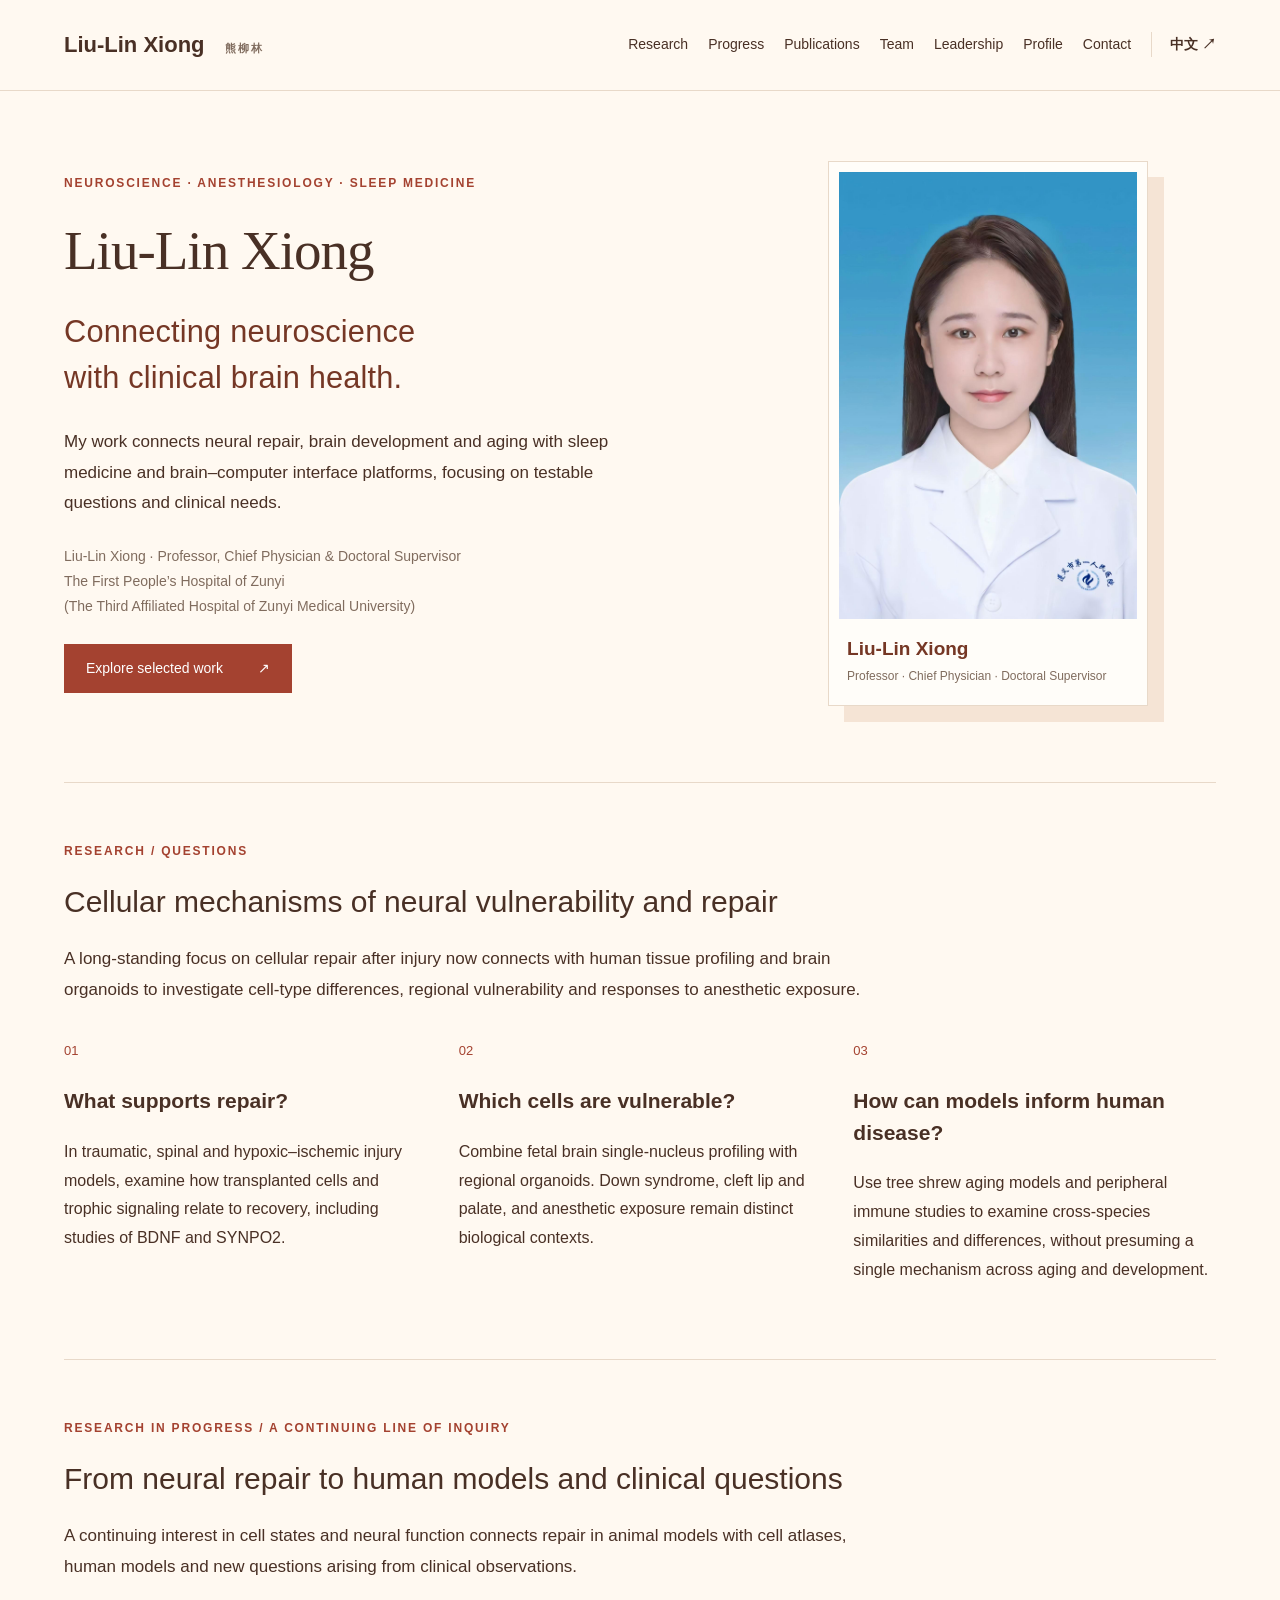
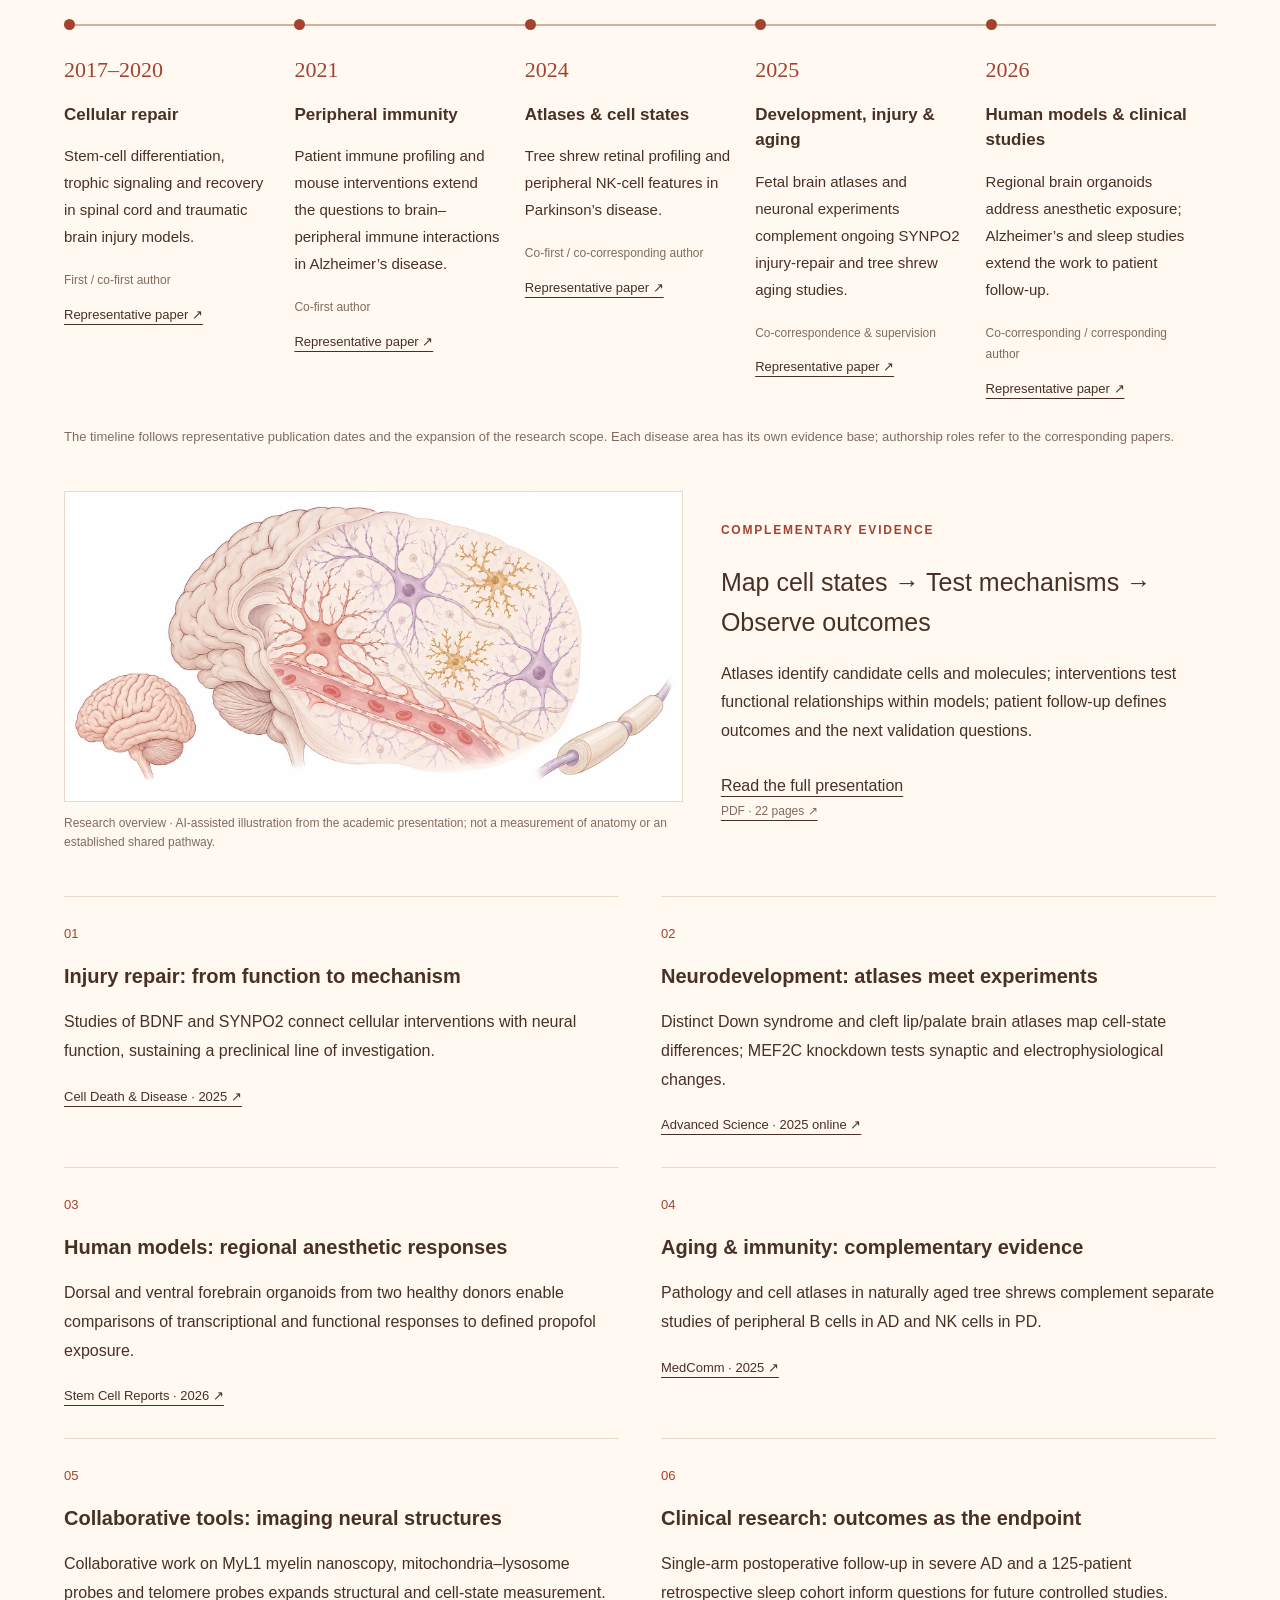
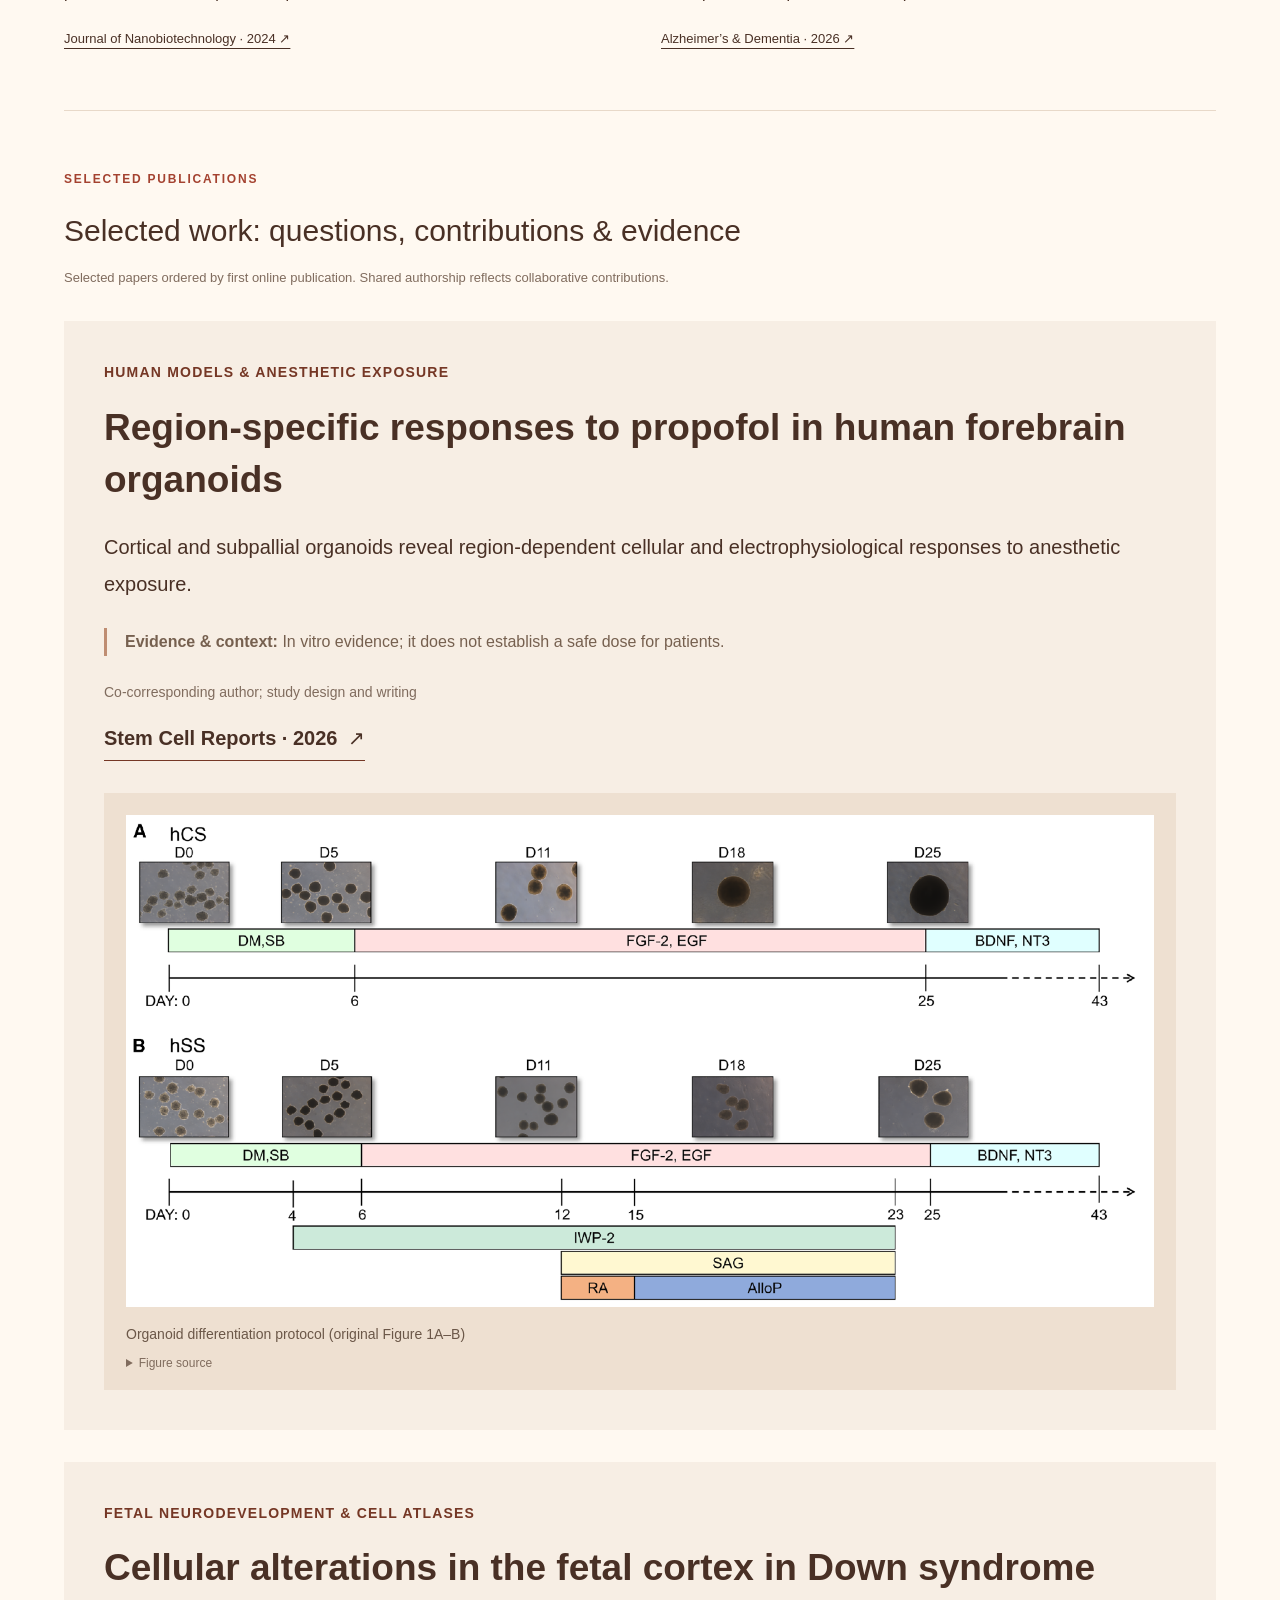
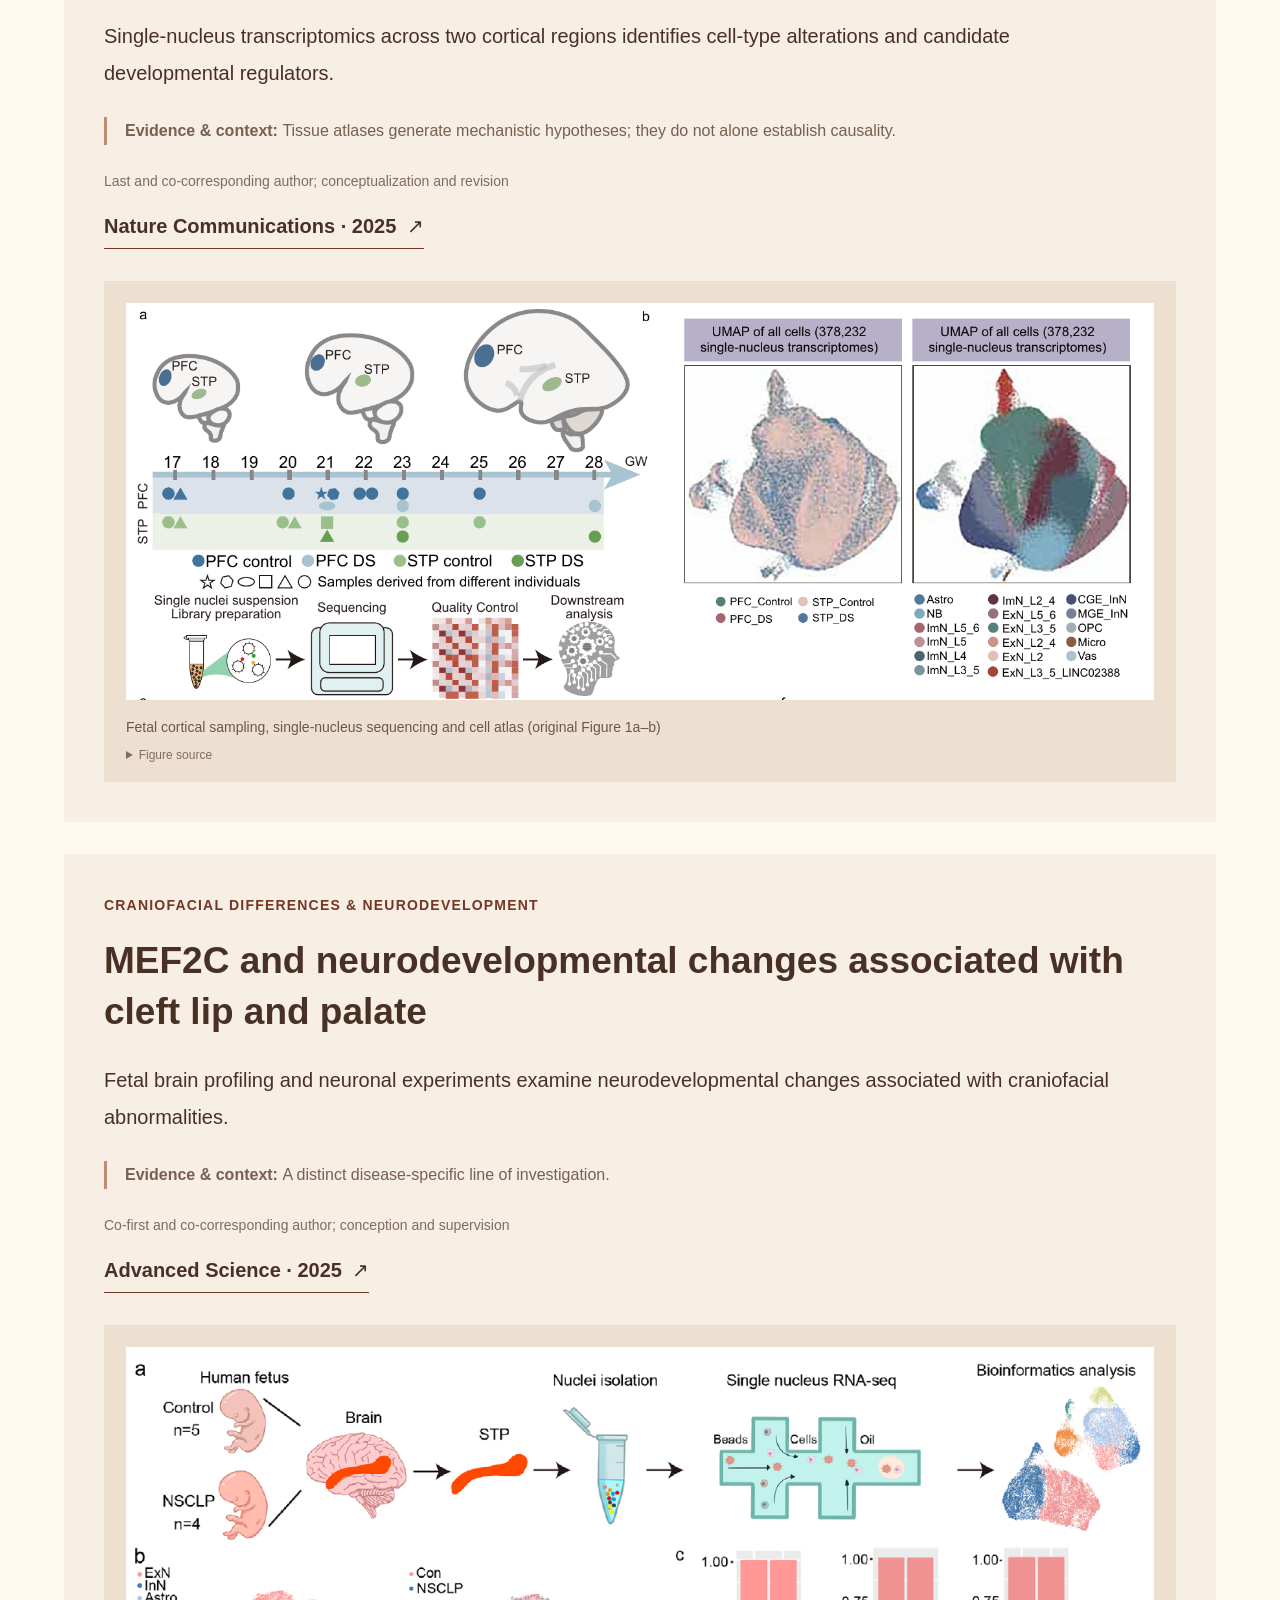
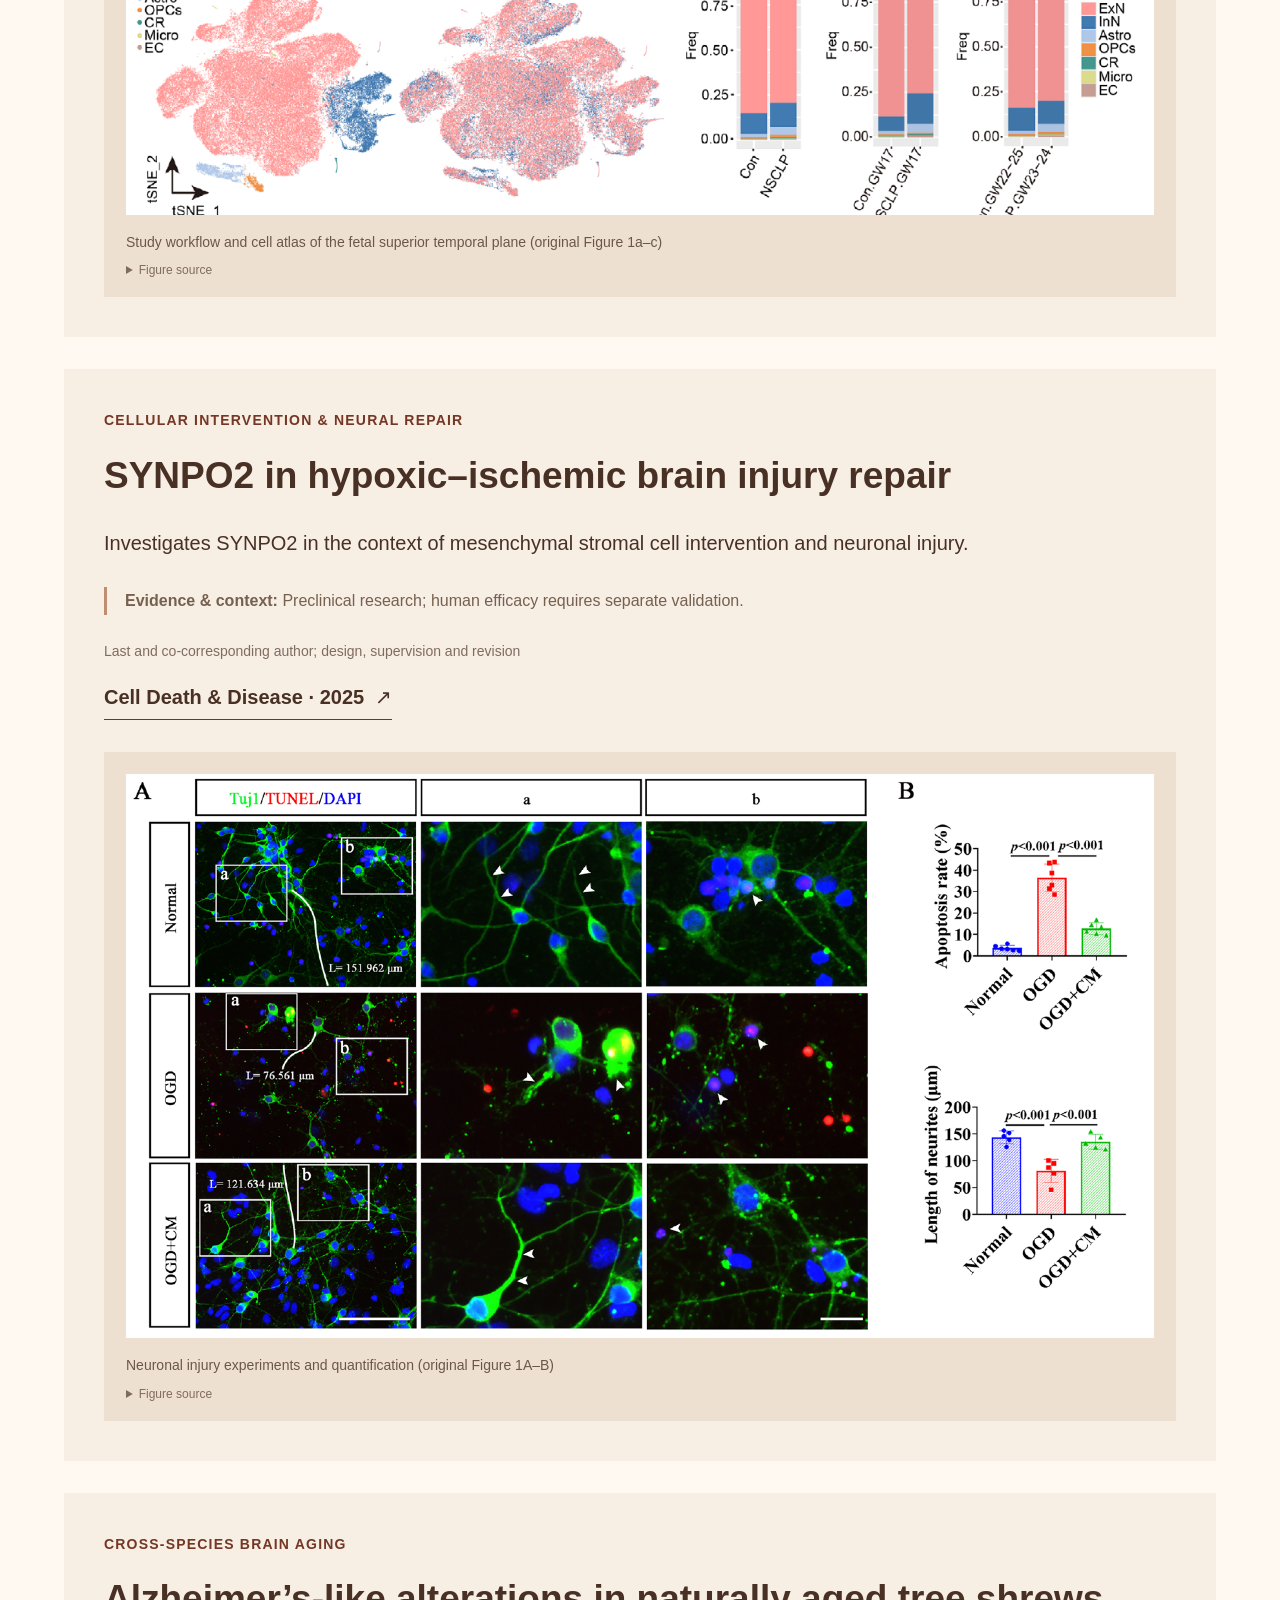
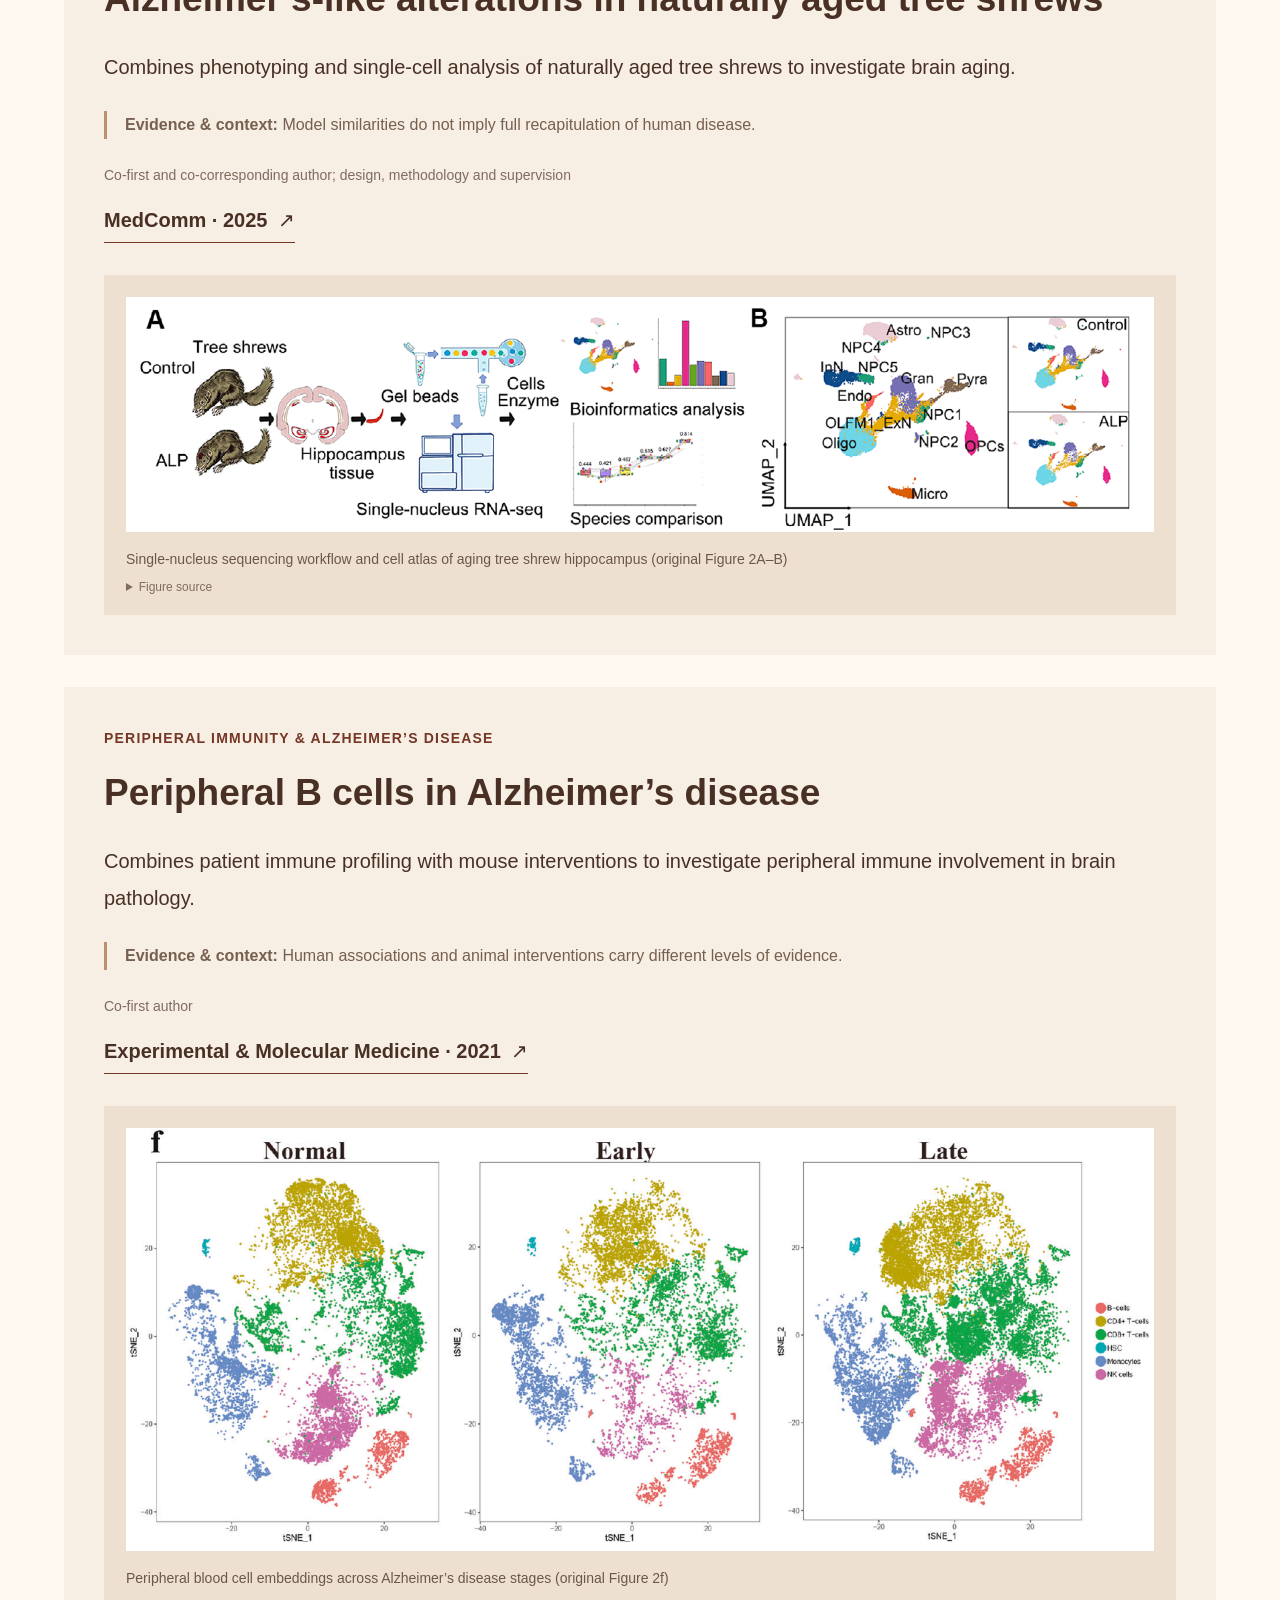
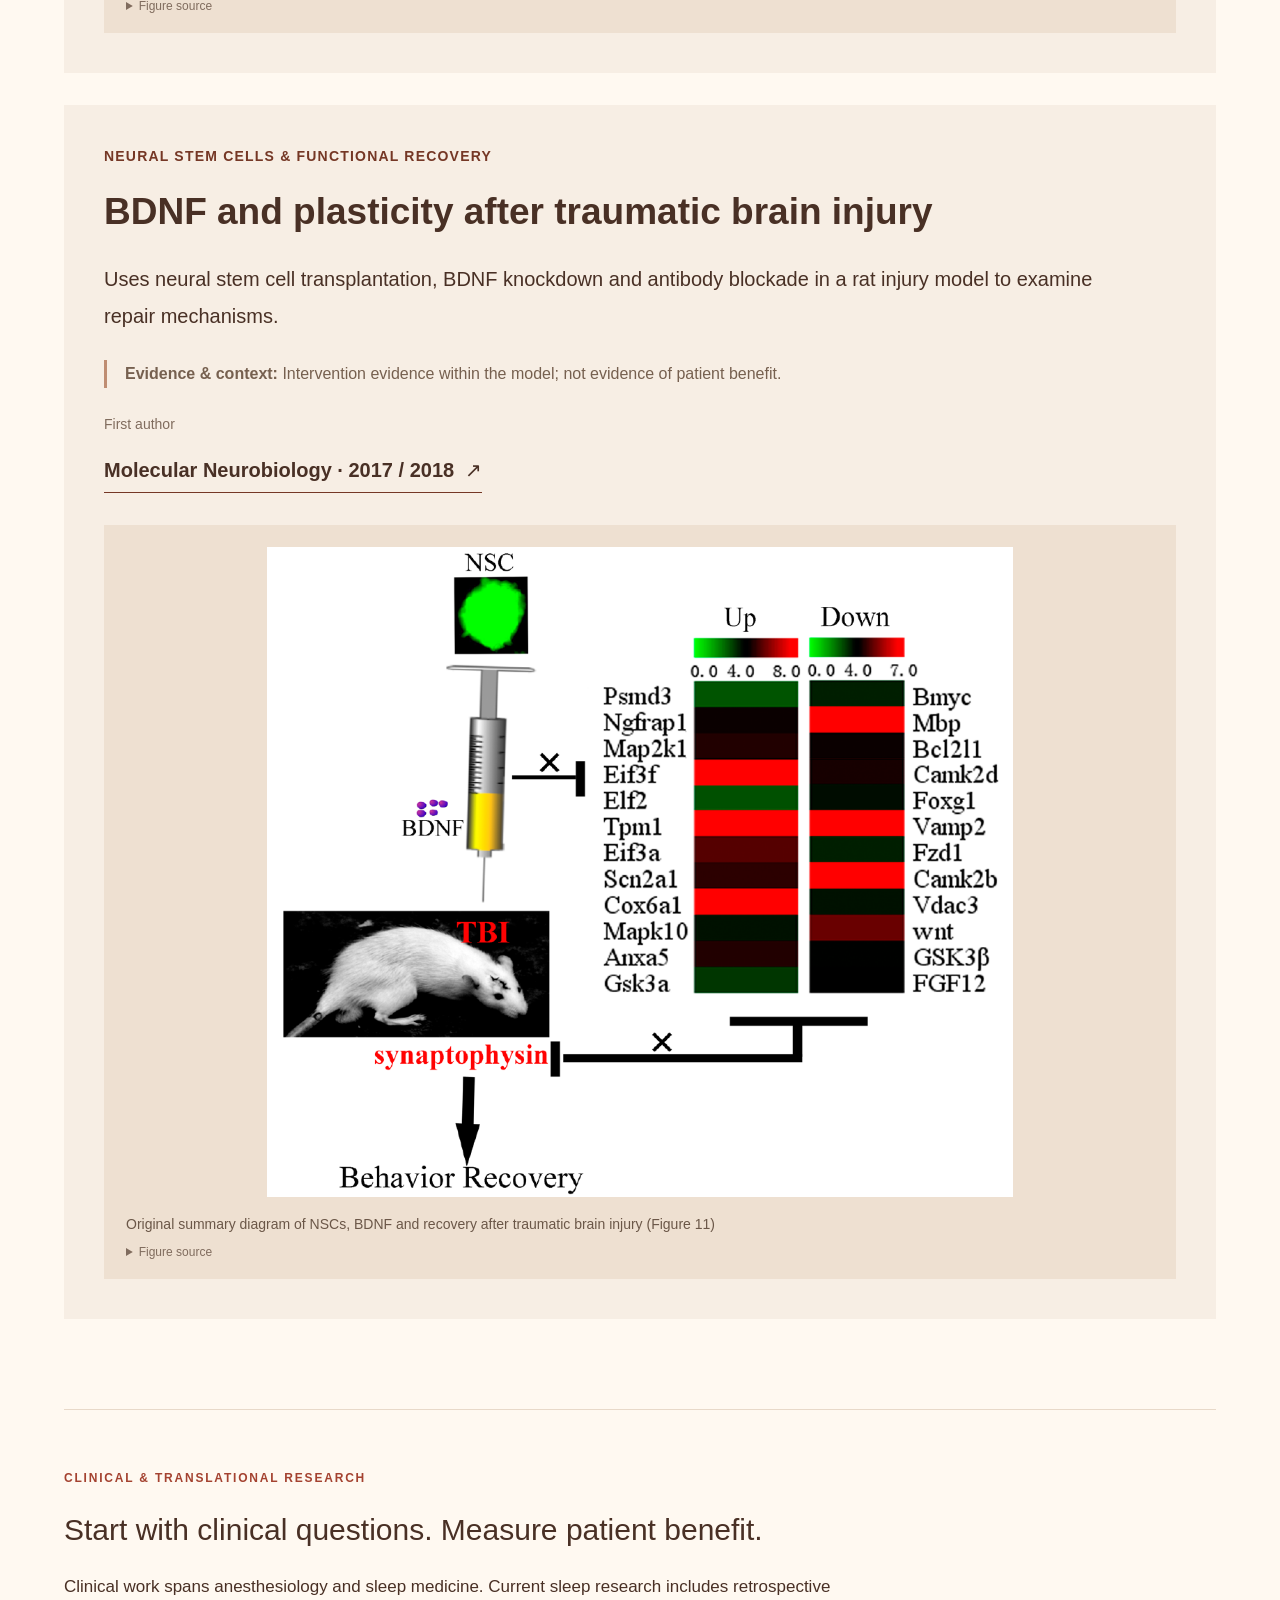
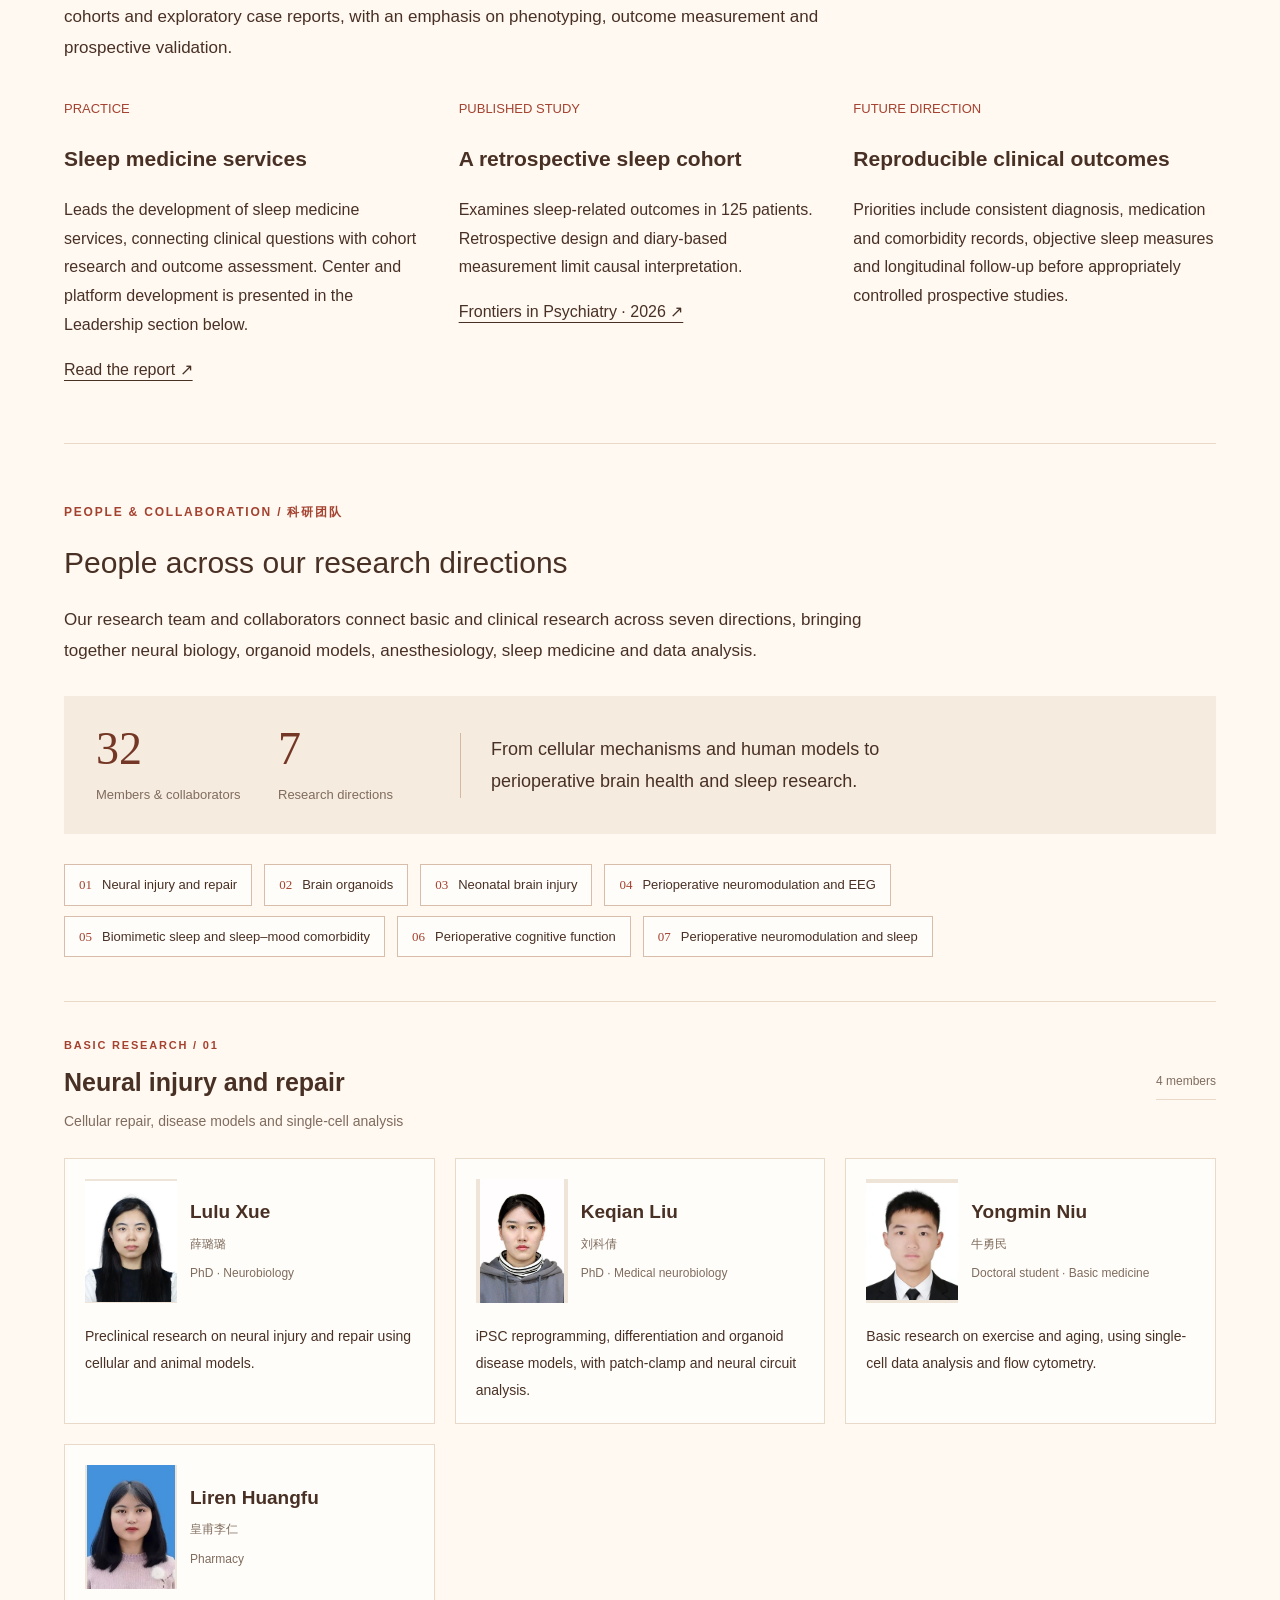
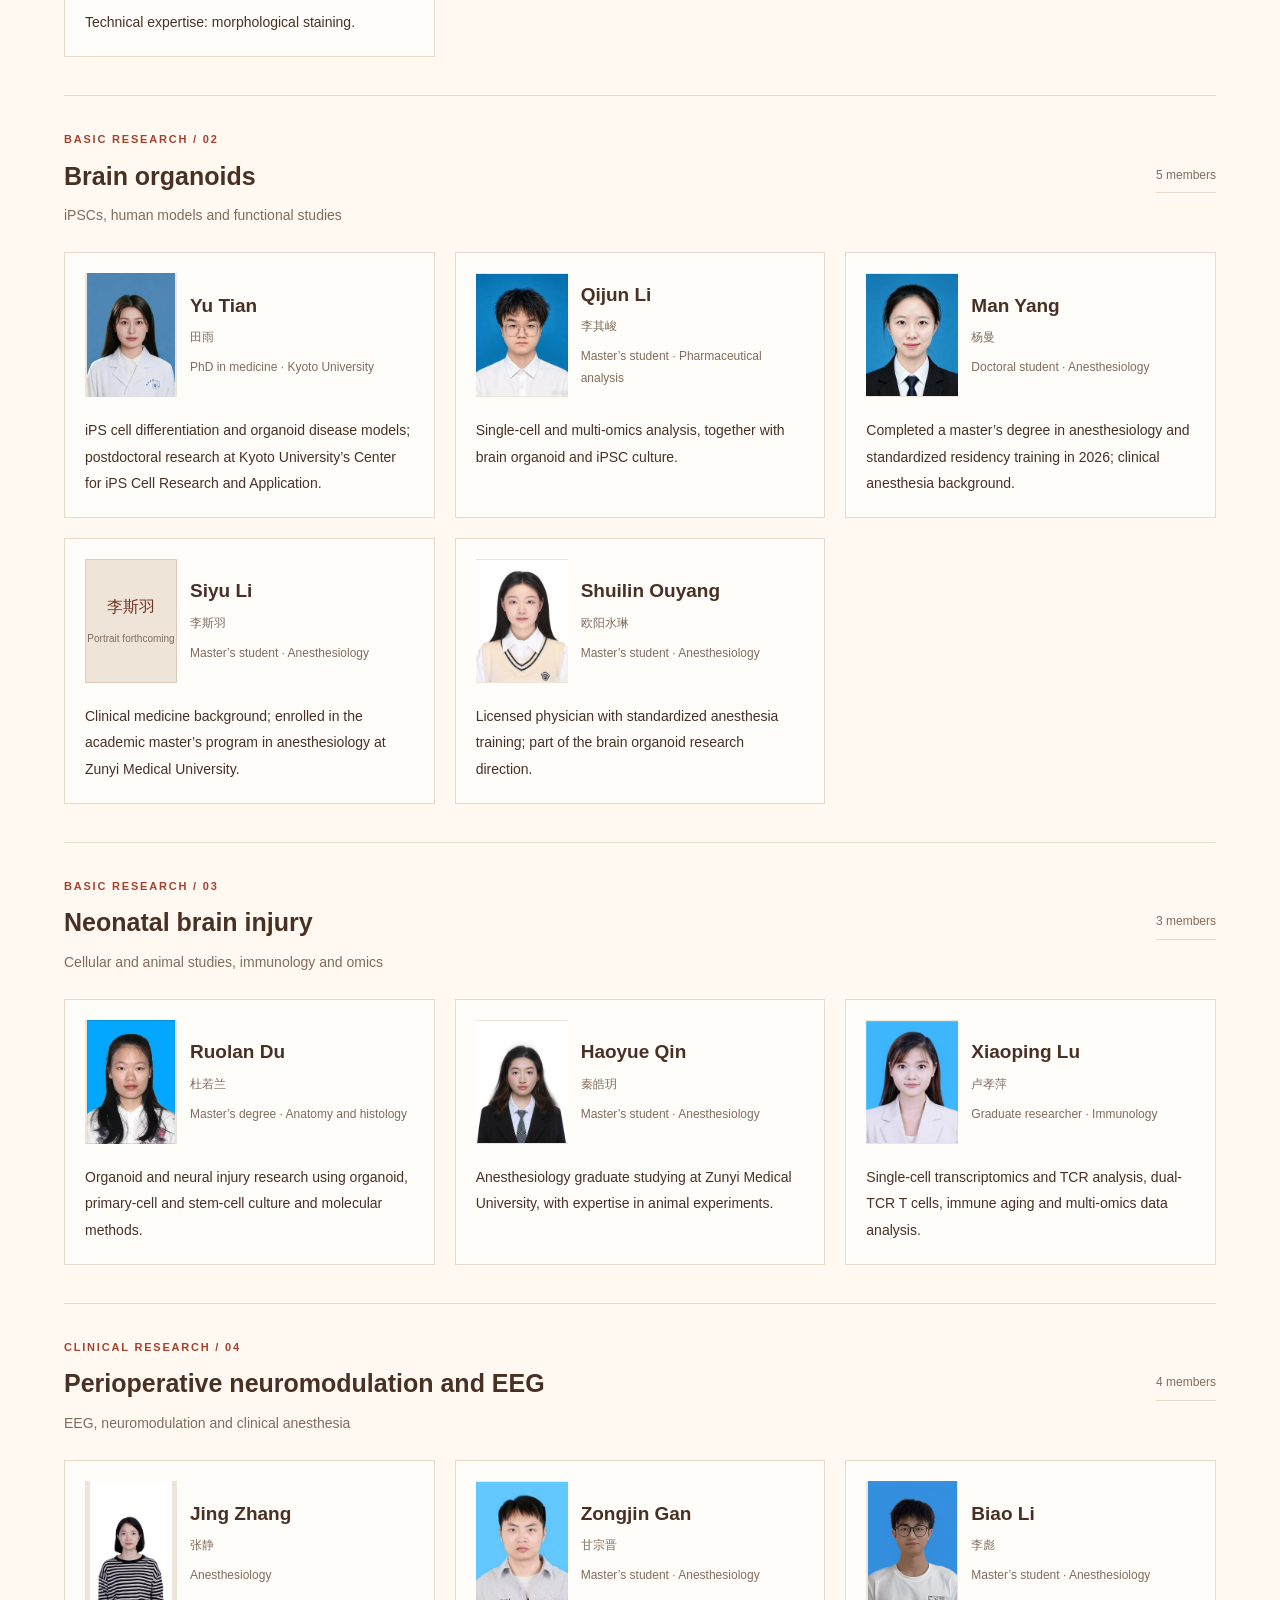
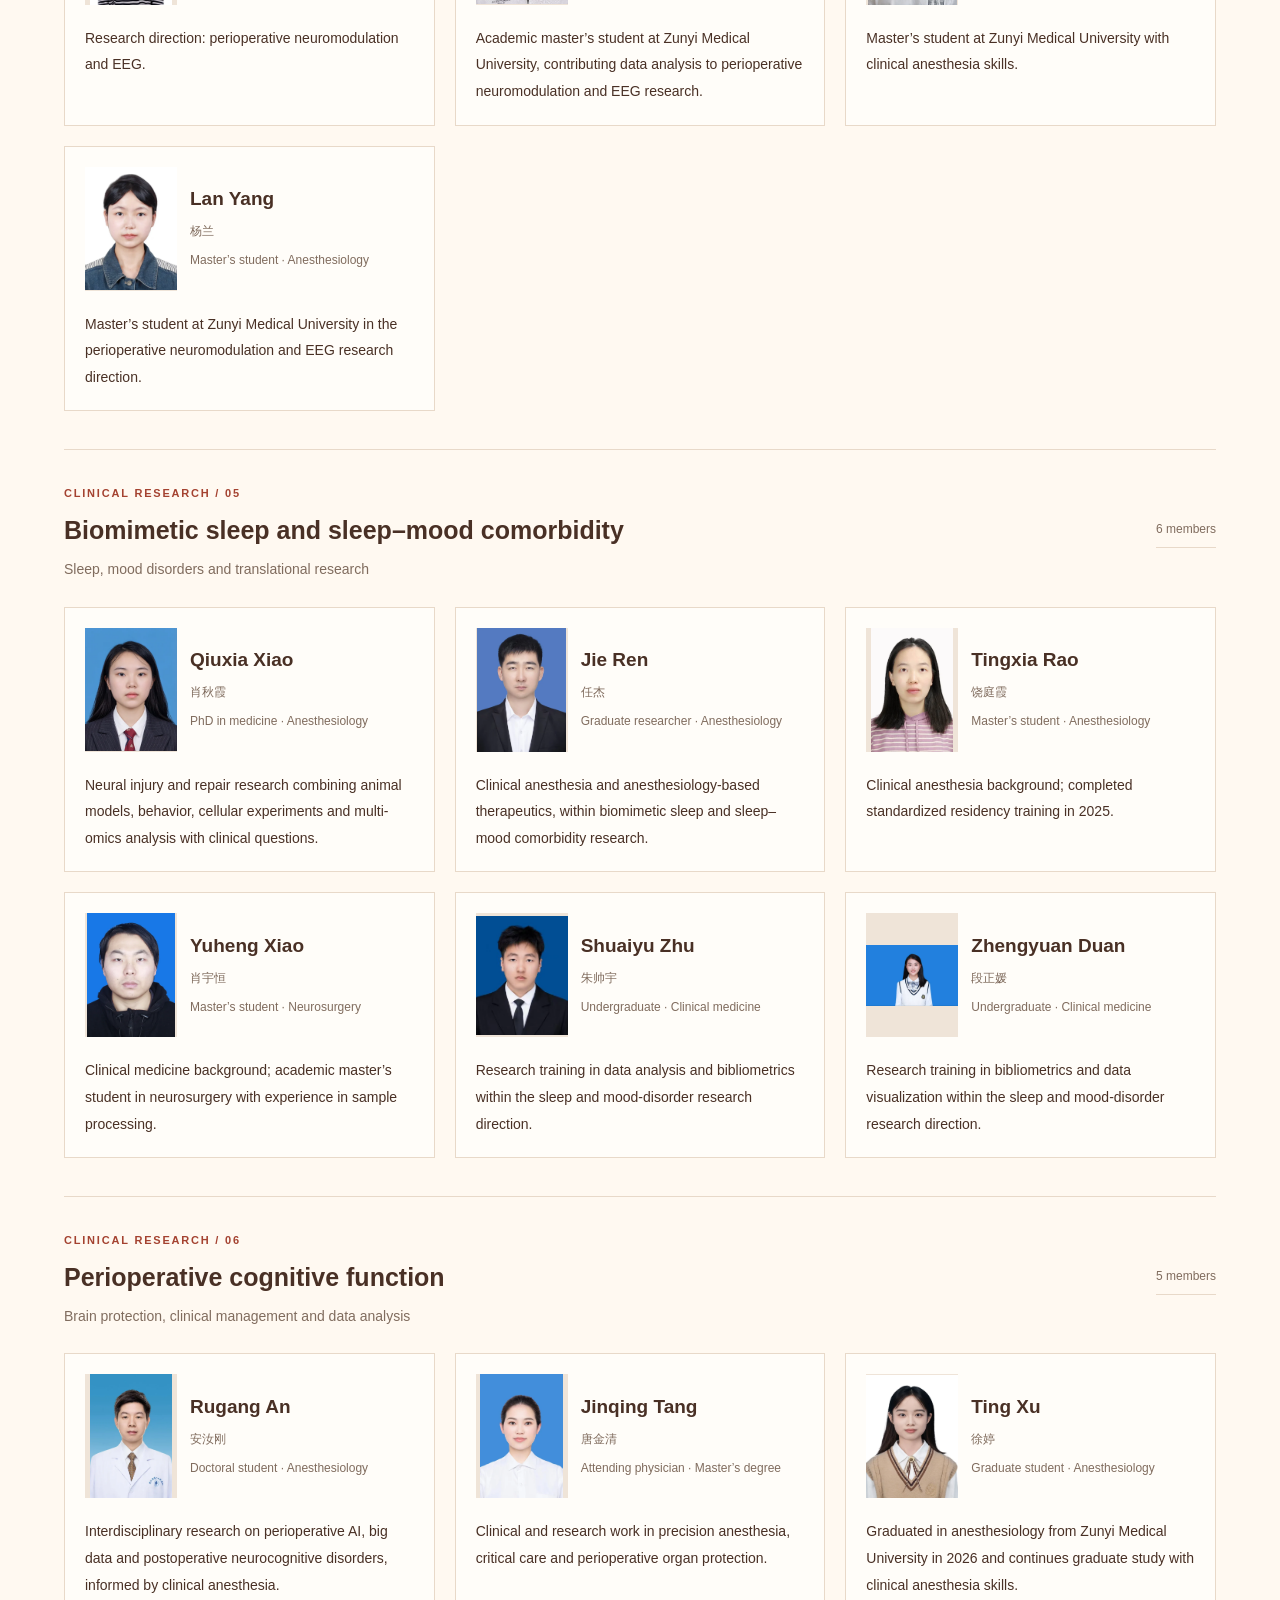
==== commit 22a50a2e: "Add files via upload" ====
--- a/en/index.html
+++ b/en/index.html
@@ -1,4 +1,125 @@
-<!doctype html><html lang="en"><head><meta charset="utf-8"><meta name="viewport" content="width=device-width,initial-scale=1"><title>Liu-Lin Xiong | Neural vulnerability & repair</title><meta name="description" content="Liu-Lin Xiong | Neural vulnerability & repair"><link rel="stylesheet" href="../style.css"><link rel="alternate" hreflang="zh-CN" href="../"><link rel="alternate" hreflang="en" href="../en/"></head><body><a class="skip" href="#main">Skip to content</a><header><a class="brand" href="#">Liu-Lin Xiong <small>熊柳林</small></a><nav aria-label="Main navigation"><a href="#research">Research</a><a href="#progress">Progress</a><a href="#works">Publications</a><a href="#discipline">Leadership</a><a href="#profile">Profile</a><a href="#contact">Contact</a><a class="language" href="../" lang="zh-CN">中文 ↗</a></nav></header><main id="main"><section class="hero"><div><p class="eyebrow">NEUROSCIENCE · ANESTHESIOLOGY · SLEEP MEDICINE</p><h1><span class="person-name">Liu-Lin Xiong</span><span class="hero-mission">Connecting neuroscience<br>with clinical brain health.</span></h1><p class="intro">My work connects neural repair, brain development and aging with sleep medicine and brain–computer interface platforms, focusing on testable questions and clinical needs.</p><p class="affiliation">Liu-Lin Xiong · Professor, Chief Physician & Doctoral Supervisor<br>The First People’s Hospital of Zunyi<br>(The Third Affiliated Hospital of Zunyi Medical University)</p><a class="button" href="#works">Explore selected work <span>↗</span></a></div><figure class="hero-portrait"><img src="../assets/xiong-liulin-portrait.jpeg" width="1280" height="1920" alt="Portrait of Professor Liu-Lin Xiong" fetchpriority="high"><figcaption><strong>Liu-Lin Xiong</strong><span>Professor · Chief Physician · Doctoral Supervisor</span></figcaption></figure></section><section id="research"><p class="eyebrow">RESEARCH / QUESTIONS</p><h2>Cellular mechanisms of neural vulnerability and repair</h2><p class="lead">A long-standing focus on cellular repair after injury now connects with human tissue profiling and brain organoids to investigate cell-type differences, regional vulnerability and responses to anesthetic exposure.</p><div class="grid"><article><span class="num">01</span><h3>What supports repair?</h3><p>In traumatic, spinal and hypoxic–ischemic injury models, examine how transplanted cells and trophic signaling relate to recovery, including studies of BDNF and SYNPO2.</p></article><article><span class="num">02</span><h3>Which cells are vulnerable?</h3><p>Combine fetal brain single-nucleus profiling with regional organoids. Down syndrome, cleft lip and palate, and anesthetic exposure remain distinct biological contexts.</p></article><article><span class="num">03</span><h3>How can models inform human disease?</h3><p>Use tree shrew aging models and peripheral immune studies to examine cross-species similarities and differences, without presuming a single mechanism across aging and development.</p></article></div></section><section id="progress"><p class="eyebrow">RESEARCH IN PROGRESS / A CONTINUING LINE OF INQUIRY</p><h2>From neural repair to human models and clinical questions</h2><p class="lead">A continuing interest in cell states and neural function connects repair in animal models with cell atlases, human models and new questions arising from clinical observations.</p><ol class="research-path"><li><time>2017–2020</time><h3>Cellular repair</h3><p>Stem-cell differentiation, trophic signaling and recovery in spinal cord and traumatic brain injury models.</p><span class="path-role">First / co-first author</span><a href="https://doi.org/10.1007/s12035-017-0551-1">Representative paper ↗</a></li><li><time>2021</time><h3>Peripheral immunity</h3><p>Patient immune profiling and mouse interventions extend the questions to brain–peripheral immune interactions in Alzheimer’s disease.</p><span class="path-role">Co-first author</span><a href="https://doi.org/10.1038/s12276-021-00714-8">Representative paper ↗</a></li><li><time>2024</time><h3>Atlases & cell states</h3><p>Tree shrew retinal profiling and peripheral NK-cell features in Parkinson’s disease.</p><span class="path-role">Co-first / co-corresponding author</span><a href="https://doi.org/10.1038/s41531-024-00790-3">Representative paper ↗</a></li><li><time>2025</time><h3>Development, injury & aging</h3><p>Fetal brain atlases and neuronal experiments complement ongoing SYNPO2 injury-repair and tree shrew aging studies.</p><span class="path-role">Co-correspondence & supervision</span><a href="https://doi.org/10.1038/s41467-025-66109-9">Representative paper ↗</a></li><li><time>2026</time><h3>Human models & clinical studies</h3><p>Regional brain organoids address anesthetic exposure; Alzheimer’s and sleep studies extend the work to patient follow-up.</p><span class="path-role">Co-corresponding / corresponding author</span><a href="https://doi.org/10.1016/j.stemcr.2026.102859">Representative paper ↗</a></li></ol><p class="note">The timeline follows representative publication dates and the expansion of the research scope. Each disease area has its own evidence base; authorship roles refer to the corresponding papers.</p><div class="research-overview"><figure><img src="../assets/research-context.webp" width="1774" height="887" loading="lazy" alt="Conceptual illustration of brain tissue, neurons, glial cells, microvessels and myelin"><figcaption>Research overview · AI-assisted illustration from the academic presentation; not a measurement of anatomy or an established shared pathway.</figcaption></figure><div><p class="eyebrow">COMPLEMENTARY EVIDENCE</p><h3>Map cell states → Test mechanisms → Observe outcomes</h3><p>Atlases identify candidate cells and molecules; interventions test functional relationships within models; patient follow-up defines outcomes and the next validation questions.</p><a class="text-link" href="../assets/research-presentation.pdf">Read the full presentation <span>PDF · 22 pages ↗</span></a></div></div><div class="results-grid"><article><span class="num">01</span><h3>Injury repair: from function to mechanism</h3><p>Studies of BDNF and SYNPO2 connect cellular interventions with neural function, sustaining a preclinical line of investigation.</p><a href="https://doi.org/10.1038/s41419-025-07439-w">Cell Death & Disease · 2025 ↗</a></article><article><span class="num">02</span><h3>Neurodevelopment: atlases meet experiments</h3><p>Distinct Down syndrome and cleft lip/palate brain atlases map cell-state differences; MEF2C knockdown tests synaptic and electrophysiological changes.</p><a href="https://doi.org/10.1002/advs.202504191">Advanced Science · 2025 online ↗</a></article><article><span class="num">03</span><h3>Human models: regional anesthetic responses</h3><p>Dorsal and ventral forebrain organoids from two healthy donors enable comparisons of transcriptional and functional responses to defined propofol exposure.</p><a href="https://doi.org/10.1016/j.stemcr.2026.102859">Stem Cell Reports · 2026 ↗</a></article><article><span class="num">04</span><h3>Aging & immunity: complementary evidence</h3><p>Pathology and cell atlases in naturally aged tree shrews complement separate studies of peripheral B cells in AD and NK cells in PD.</p><a href="https://doi.org/10.1002/mco2.70114">MedComm · 2025 ↗</a></article><article><span class="num">05</span><h3>Collaborative tools: imaging neural structures</h3><p>Collaborative work on MyL1 myelin nanoscopy, mitochondria–lysosome probes and telomere probes expands structural and cell-state measurement.</p><a href="https://doi.org/10.1186/s12951-024-02377-9">Journal of Nanobiotechnology · 2024 ↗</a></article><article><span class="num">06</span><h3>Clinical research: outcomes as the endpoint</h3><p>Single-arm postoperative follow-up in severe AD and a 125-patient retrospective sleep cohort inform questions for future controlled studies.</p><a href="https://doi.org/10.1002/alz.71150">Alzheimer’s & Dementia · 2026 ↗</a></article></div></section><section id="works"><p class="eyebrow">SELECTED PUBLICATIONS</p><h2>Selected work: questions, contributions & evidence</h2><p class="note">Selected papers ordered by first online publication. Shared authorship reflects collaborative contributions.</p><article class="work research-story" id="paper-1"><div class="work-copy"><p class="story-theme">HUMAN MODELS & ANESTHETIC EXPOSURE</p><h3>Region-specific responses to propofol in human forebrain organoids</h3><p class="story-findings">Cortical and subpallial organoids reveal region-dependent cellular and electrophysiological responses to anesthetic exposure.</p><p class="evidence-callout"><strong>Evidence & context: </strong>In vitro evidence; it does not establish a safe dose for patients.</p><p class="meta story-role">Co-corresponding author; study design and writing</p><a class="journal-link" href="https://doi.org/10.1016/j.stemcr.2026.102859">Stem Cell Reports · 2026 <span aria-hidden="true">↗</span></a></div><figure class="paper-figure"><a class="figure-image" href="../assets/publications/organoid-figure-1ab.png" target="_blank" rel="noopener" aria-label="Organoid differentiation protocol (original Figure 1A–B) — View full-size figure"><img src="../assets/publications/organoid-figure-1ab.png" width="1661" height="796" alt="Organoid differentiation protocol (original Figure 1A–B)" loading="lazy"></a><figcaption><span class="figure-label">Organoid differentiation protocol (original Figure 1A–B)</span><details class="figure-credit"><summary>Figure source</summary><p>She et al., Stem Cell Reports (2026), Fig. 1A–B; original panels cropped; © The Authors; CC BY 4.0. <a href="https://doi.org/10.1016/j.stemcr.2026.102859">Original article</a> · <a href="https://creativecommons.org/licenses/by/4.0/">Reuse license</a></p></details></figcaption></figure></article><article class="work research-story" id="paper-2"><div class="work-copy"><p class="story-theme">FETAL NEURODEVELOPMENT & CELL ATLASES</p><h3>Cellular alterations in the fetal cortex in Down syndrome</h3><p class="story-findings">Single-nucleus transcriptomics across two cortical regions identifies cell-type alterations and candidate developmental regulators.</p><p class="evidence-callout"><strong>Evidence & context: </strong>Tissue atlases generate mechanistic hypotheses; they do not alone establish causality.</p><p class="meta story-role">Last and co-corresponding author; conceptualization and revision</p><a class="journal-link" href="https://doi.org/10.1038/s41467-025-66109-9">Nature Communications · 2025 <span aria-hidden="true">↗</span></a></div><figure class="paper-figure"><a class="figure-image" href="../assets/publications/down-syndrome-figure-1ab.png" target="_blank" rel="noopener" aria-label="Fetal cortical sampling, single-nucleus sequencing and cell atlas (original Figure 1a–b) — View full-size figure"><img src="../assets/publications/down-syndrome-figure-1ab.png" width="1587" height="612" alt="Fetal cortical sampling, single-nucleus sequencing and cell atlas (original Figure 1a–b)" loading="lazy"></a><figcaption><span class="figure-label">Fetal cortical sampling, single-nucleus sequencing and cell atlas (original Figure 1a–b)</span><details class="figure-credit"><summary>Figure source</summary><p>Niu et al., Nature Communications (2025), Fig. 1a–b; original panels cropped; © The Authors; CC BY 4.0. <a href="https://doi.org/10.1038/s41467-025-66109-9">Original article</a> · <a href="https://creativecommons.org/licenses/by/4.0/">Reuse license</a></p></details></figcaption></figure></article><article class="work research-story" id="paper-3"><div class="work-copy"><p class="story-theme">CRANIOFACIAL DIFFERENCES & NEURODEVELOPMENT</p><h3>MEF2C and neurodevelopmental changes associated with cleft lip and palate</h3><p class="story-findings">Fetal brain profiling and neuronal experiments examine neurodevelopmental changes associated with craniofacial abnormalities.</p><p class="evidence-callout"><strong>Evidence & context: </strong>A distinct disease-specific line of investigation.</p><p class="meta story-role">Co-first and co-corresponding author; conception and supervision</p><a class="journal-link" href="https://doi.org/10.1002/advs.202504191">Advanced Science · 2025 <span aria-hidden="true">↗</span></a></div><figure class="paper-figure"><a class="figure-image" href="../assets/publications/cleft-figure-1abc.png" target="_blank" rel="noopener" aria-label="Study workflow and cell atlas of the fetal superior temporal plane (original Figure 1a–c) — View full-size figure"><img src="../assets/publications/cleft-figure-1abc.png" width="1355" height="616" alt="Study workflow and cell atlas of the fetal superior temporal plane (original Figure 1a–c)" loading="lazy"></a><figcaption><span class="figure-label">Study workflow and cell atlas of the fetal superior temporal plane (original Figure 1a–c)</span><details class="figure-credit"><summary>Figure source</summary><p>Xiong et al., Advanced Science (2025), Fig. 1a–c; original panels cropped; © The Authors; CC BY. <a href="https://doi.org/10.1002/advs.202504191">Original article</a> · <a href="https://creativecommons.org/licenses/by/4.0/">Reuse license</a></p></details></figcaption></figure></article><article class="work research-story" id="paper-4"><div class="work-copy"><p class="story-theme">CELLULAR INTERVENTION & NEURAL REPAIR</p><h3>SYNPO2 in hypoxic–ischemic brain injury repair</h3><p class="story-findings">Investigates SYNPO2 in the context of mesenchymal stromal cell intervention and neuronal injury.</p><p class="evidence-callout"><strong>Evidence & context: </strong>Preclinical research; human efficacy requires separate validation.</p><p class="meta story-role">Last and co-corresponding author; design, supervision and revision</p><a class="journal-link" href="https://doi.org/10.1038/s41419-025-07439-w">Cell Death & Disease · 2025 <span aria-hidden="true">↗</span></a></div><figure class="paper-figure"><a class="figure-image" href="../assets/publications/synpo2-figure-1ab.png" target="_blank" rel="noopener" aria-label="Neuronal injury experiments and quantification (original Figure 1A–B) — View full-size figure"><img src="../assets/publications/synpo2-figure-1ab.png" width="1591" height="874" alt="Neuronal injury experiments and quantification (original Figure 1A–B)" loading="lazy"></a><figcaption><span class="figure-label">Neuronal injury experiments and quantification (original Figure 1A–B)</span><details class="figure-credit"><summary>Figure source</summary><p>Xue et al., Cell Death &amp; Disease (2025), Fig. 1A–B; original panels cropped; © The Authors; CC BY 4.0. <a href="https://doi.org/10.1038/s41419-025-07439-w">Original article</a> · <a href="https://creativecommons.org/licenses/by/4.0/">Reuse license</a></p></details></figcaption></figure></article><article class="work research-story" id="paper-5"><div class="work-copy"><p class="story-theme">CROSS-SPECIES BRAIN AGING</p><h3>Alzheimer’s-like alterations in naturally aged tree shrews</h3><p class="story-findings">Combines phenotyping and single-cell analysis of naturally aged tree shrews to investigate brain aging.</p><p class="evidence-callout"><strong>Evidence & context: </strong>Model similarities do not imply full recapitulation of human disease.</p><p class="meta story-role">Co-first and co-corresponding author; design, methodology and supervision</p><a class="journal-link" href="https://doi.org/10.1002/mco2.70114">MedComm · 2025 <span aria-hidden="true">↗</span></a></div><figure class="paper-figure"><a class="figure-image" href="../assets/publications/tree-shrew-figure-2ab.png" target="_blank" rel="noopener" aria-label="Single-nucleus sequencing workflow and cell atlas of aging tree shrew hippocampus (original Figure 2A–B) — View full-size figure"><img src="../assets/publications/tree-shrew-figure-2ab.png" width="1533" height="350" alt="Single-nucleus sequencing workflow and cell atlas of aging tree shrew hippocampus (original Figure 2A–B)" loading="lazy"></a><figcaption><span class="figure-label">Single-nucleus sequencing workflow and cell atlas of aging tree shrew hippocampus (original Figure 2A–B)</span><details class="figure-credit"><summary>Figure source</summary><p>Xiong et al., MedComm (2025), Fig. 2A–B; original panels cropped; © The Authors; CC BY. <a href="https://doi.org/10.1002/mco2.70114">Original article</a> · <a href="https://creativecommons.org/licenses/by/4.0/">Reuse license</a></p></details></figcaption></figure></article><article class="work research-story" id="paper-6"><div class="work-copy"><p class="story-theme">PERIPHERAL IMMUNITY & ALZHEIMER’S DISEASE</p><h3>Peripheral B cells in Alzheimer’s disease</h3><p class="story-findings">Combines patient immune profiling with mouse interventions to investigate peripheral immune involvement in brain pathology.</p><p class="evidence-callout"><strong>Evidence & context: </strong>Human associations and animal interventions carry different levels of evidence.</p><p class="meta story-role">Co-first author</p><a class="journal-link" href="https://doi.org/10.1038/s12276-021-00714-8">Experimental & Molecular Medicine · 2021 <span aria-hidden="true">↗</span></a></div><figure class="paper-figure"><a class="figure-image" href="../assets/publications/ad-bcells-figure-2f.png" target="_blank" rel="noopener" aria-label="Peripheral blood cell embeddings across Alzheimer’s disease stages (original Figure 2f) — View full-size figure"><img src="../assets/publications/ad-bcells-figure-2f.png" width="1391" height="572" alt="Peripheral blood cell embeddings across Alzheimer’s disease stages (original Figure 2f)" loading="lazy"></a><figcaption><span class="figure-label">Peripheral blood cell embeddings across Alzheimer’s disease stages (original Figure 2f)</span><details class="figure-credit"><summary>Figure source</summary><p>Xiong et al., Experimental &amp; Molecular Medicine (2021), Fig. 2f; original panels cropped; © The Authors; CC BY 4.0. <a href="https://doi.org/10.1038/s12276-021-00714-8">Original article</a> · <a href="https://creativecommons.org/licenses/by/4.0/">Reuse license</a></p></details></figcaption></figure></article><article class="work research-story" id="paper-7"><div class="work-copy"><p class="story-theme">NEURAL STEM CELLS & FUNCTIONAL RECOVERY</p><h3>BDNF and plasticity after traumatic brain injury</h3><p class="story-findings">Uses neural stem cell transplantation, BDNF knockdown and antibody blockade in a rat injury model to examine repair mechanisms.</p><p class="evidence-callout"><strong>Evidence & context: </strong>Intervention evidence within the model; not evidence of patient benefit.</p><p class="meta story-role">First author</p><a class="journal-link" href="https://doi.org/10.1007/s12035-017-0551-1">Molecular Neurobiology · 2017 / 2018 <span aria-hidden="true">↗</span></a></div><figure class="paper-figure"><a class="figure-image" href="../assets/publications/tbi-figure-11.png" target="_blank" rel="noopener" aria-label="Original summary diagram of NSCs, BDNF and recovery after traumatic brain injury (Figure 11) — View full-size figure"><img src="../assets/publications/tbi-figure-11.png" width="1071" height="933" alt="Original summary diagram of NSCs, BDNF and recovery after traumatic brain injury (Figure 11)" loading="lazy"></a><figcaption><span class="figure-label">Original summary diagram of NSCs, BDNF and recovery after traumatic brain injury (Figure 11)</span><details class="figure-credit"><summary>Figure source</summary><p>Xiong et al., Molecular Neurobiology, Fig. 11; © Springer Science+Business Media New York (2017). <a href="https://doi.org/10.1007/s12035-017-0551-1">Original article</a></p></details></figcaption></figure></article></section><section id="clinical"><p class="eyebrow">CLINICAL & TRANSLATIONAL RESEARCH</p><h2>Start with clinical questions. Measure patient benefit.</h2><p class="lead">Clinical work spans anesthesiology and sleep medicine. Current sleep research includes retrospective cohorts and exploratory case reports, with an emphasis on phenotyping, outcome measurement and prospective validation.</p><div class="grid"><article><span class="num">PRACTICE</span><h3>Sleep medicine services</h3><p>Leads the development of sleep medicine services, connecting clinical questions with cohort research and outcome assessment. Center and platform development is presented in the Leadership section below.</p><a href="https://szb.eyesnews.cn/pc/cont/202504/08/content_149516.html">Read the report ↗</a></article><article><span class="num">PUBLISHED STUDY</span><h3>A retrospective sleep cohort</h3><p>Examines sleep-related outcomes in 125 patients. Retrospective design and diary-based measurement limit causal interpretation.</p><a href="https://doi.org/10.3389/fpsyt.2026.1761386">Frontiers in Psychiatry · 2026 ↗</a></article><article><span class="num">FUTURE DIRECTION</span><h3>Reproducible clinical outcomes</h3><p>Priorities include consistent diagnosis, medication and comorbidity records, objective sleep measures and longitudinal follow-up before appropriately controlled prospective studies.</p></article></div></section><section id="discipline"><p class="eyebrow">DISCIPLINE & TEAM DEVELOPMENT</p><h2>Building clinical disciplines and teams</h2><p class="lead">Building on anesthesiology, the development of sleep medicine and brain–computer interface platforms connects clinical services, collaborative research and professional training.</p><div class="leadership-framework"><div class="framework-caption"><p class="eyebrow">ANESTHESIOLOGY, SLEEP MEDICINE & BCI</p><h3>Connecting anesthesiology with sleep medicine and brain–computer interfaces</h3><p>From sleep assessment and perioperative brain health to neural assessment and intelligent rehabilitation, multidisciplinary collaboration connects clinical services with research questions.</p></div><div class="framework-map" role="group" aria-label="Clinical discipline structure"><div class="framework-core"><b>Anesthesiology & perioperative care</b><span>Clinical quality · Education · Research</span></div><ul><li><b>Sleep Medicine Center</b><span>Sleep assessment and longitudinal care</span></li><li><b>BCI Medical Center</b><span>Neural assessment and intelligent rehabilitation</span></li></ul></div><details class="source-note"><summary>About this clinical structure</summary><p class="note">Discipline structure follows the supplied profile draft for Physician News (file dated 29 March 2026); the BCI center’s official opening date follows the 12 April 2026 opening report.</p></details></div><div class="discipline-pillars"><article><span class="num">01 / CLINICAL FOUNDATION</span><h3>Anesthesiology</h3><p>Since 2024, she has served as Director of Anesthesiology at the First People’s Hospital of Zunyi, advancing perioperative practice, clinical research and specialist training.</p><p class="note">Appointment: supplied July 2026 CV.</p></article><article><span class="num">02 / SPECIALIST SERVICES</span><h3>Sleep Medicine Center</h3><p>The sleep medicine center led by Liu-Lin Xiong opened on 30 March 2025, bringing assessment, monitoring, treatment and follow-up into a connected service.</p><a href="https://szb.eyesnews.cn/pc/cont/202504/08/content_149516.html">Guizhou Daily · 8 April 2025 ↗</a></article><article><span class="num">03 / MEDICINE & ENGINEERING</span><h3>Brain–Computer Interface Medical Center</h3><p>Opened at the Taoxi campus on 12 April 2026. Academic co-leads Liu-Lin Xiong and Xiaohong Fu support multidisciplinary work in brain–computer interfaces, neuromodulation and intelligent rehabilitation.</p><a href="#bci">Explore the center’s development ↓</a></article></div>
+<!doctype html><html lang="en"><head><meta charset="utf-8"><meta name="viewport" content="width=device-width,initial-scale=1"><title>Liu-Lin Xiong | Neural vulnerability & repair</title><meta name="description" content="Liu-Lin Xiong | Neural vulnerability & repair"><link rel="stylesheet" href="../style.css"><link rel="alternate" hreflang="zh-CN" href="../"><link rel="alternate" hreflang="en" href="../en/"></head><body><a class="skip" href="#main">Skip to content</a><header><a class="brand" href="#">Liu-Lin Xiong <small>熊柳林</small></a><nav aria-label="Main navigation"><a href="#research">Research</a><a href="#progress">Progress</a><a href="#works">Publications</a><a href="#team">Team</a><a href="#discipline">Leadership</a><a href="#profile">Profile</a><a href="#contact">Contact</a><a class="language" href="../" lang="zh-CN">中文 ↗</a></nav></header><main id="main"><section class="hero"><div><p class="eyebrow">NEUROSCIENCE · ANESTHESIOLOGY · SLEEP MEDICINE</p><h1><span class="person-name">Liu-Lin Xiong</span><span class="hero-mission">Connecting neuroscience<br>with clinical brain health.</span></h1><p class="intro">My work connects neural repair, brain development and aging with sleep medicine and brain–computer interface platforms, focusing on testable questions and clinical needs.</p><p class="affiliation">Liu-Lin Xiong · Professor, Chief Physician & Doctoral Supervisor<br>The First People’s Hospital of Zunyi<br>(The Third Affiliated Hospital of Zunyi Medical University)</p><a class="button" href="#works">Explore selected work <span>↗</span></a></div><figure class="hero-portrait"><img src="../assets/xiong-liulin-portrait.jpeg" width="1280" height="1920" alt="Portrait of Professor Liu-Lin Xiong" fetchpriority="high"><figcaption><strong>Liu-Lin Xiong</strong><span>Professor · Chief Physician · Doctoral Supervisor</span></figcaption></figure></section><section id="research"><p class="eyebrow">RESEARCH / QUESTIONS</p><h2>Cellular mechanisms of neural vulnerability and repair</h2><p class="lead">A long-standing focus on cellular repair after injury now connects with human tissue profiling and brain organoids to investigate cell-type differences, regional vulnerability and responses to anesthetic exposure.</p><div class="grid"><article><span class="num">01</span><h3>What supports repair?</h3><p>In traumatic, spinal and hypoxic–ischemic injury models, examine how transplanted cells and trophic signaling relate to recovery, including studies of BDNF and SYNPO2.</p></article><article><span class="num">02</span><h3>Which cells are vulnerable?</h3><p>Combine fetal brain single-nucleus profiling with regional organoids. Down syndrome, cleft lip and palate, and anesthetic exposure remain distinct biological contexts.</p></article><article><span class="num">03</span><h3>How can models inform human disease?</h3><p>Use tree shrew aging models and peripheral immune studies to examine cross-species similarities and differences, without presuming a single mechanism across aging and development.</p></article></div></section><section id="progress"><p class="eyebrow">RESEARCH IN PROGRESS / A CONTINUING LINE OF INQUIRY</p><h2>From neural repair to human models and clinical questions</h2><p class="lead">A continuing interest in cell states and neural function connects repair in animal models with cell atlases, human models and new questions arising from clinical observations.</p><ol class="research-path"><li><time>2017–2020</time><h3>Cellular repair</h3><p>Stem-cell differentiation, trophic signaling and recovery in spinal cord and traumatic brain injury models.</p><span class="path-role">First / co-first author</span><a href="https://doi.org/10.1007/s12035-017-0551-1">Representative paper ↗</a></li><li><time>2021</time><h3>Peripheral immunity</h3><p>Patient immune profiling and mouse interventions extend the questions to brain–peripheral immune interactions in Alzheimer’s disease.</p><span class="path-role">Co-first author</span><a href="https://doi.org/10.1038/s12276-021-00714-8">Representative paper ↗</a></li><li><time>2024</time><h3>Atlases & cell states</h3><p>Tree shrew retinal profiling and peripheral NK-cell features in Parkinson’s disease.</p><span class="path-role">Co-first / co-corresponding author</span><a href="https://doi.org/10.1038/s41531-024-00790-3">Representative paper ↗</a></li><li><time>2025</time><h3>Development, injury & aging</h3><p>Fetal brain atlases and neuronal experiments complement ongoing SYNPO2 injury-repair and tree shrew aging studies.</p><span class="path-role">Co-correspondence & supervision</span><a href="https://doi.org/10.1038/s41467-025-66109-9">Representative paper ↗</a></li><li><time>2026</time><h3>Human models & clinical studies</h3><p>Regional brain organoids address anesthetic exposure; Alzheimer’s and sleep studies extend the work to patient follow-up.</p><span class="path-role">Co-corresponding / corresponding author</span><a href="https://doi.org/10.1016/j.stemcr.2026.102859">Representative paper ↗</a></li></ol><p class="note">The timeline follows representative publication dates and the expansion of the research scope. Each disease area has its own evidence base; authorship roles refer to the corresponding papers.</p><div class="research-overview"><figure><img src="../assets/research-context.webp" width="1774" height="887" loading="lazy" alt="Conceptual illustration of brain tissue, neurons, glial cells, microvessels and myelin"><figcaption>Research overview · AI-assisted illustration from the academic presentation; not a measurement of anatomy or an established shared pathway.</figcaption></figure><div><p class="eyebrow">COMPLEMENTARY EVIDENCE</p><h3>Map cell states → Test mechanisms → Observe outcomes</h3><p>Atlases identify candidate cells and molecules; interventions test functional relationships within models; patient follow-up defines outcomes and the next validation questions.</p><a class="text-link" href="../assets/research-presentation.pdf">Read the full presentation <span>PDF · 22 pages ↗</span></a></div></div><div class="results-grid"><article><span class="num">01</span><h3>Injury repair: from function to mechanism</h3><p>Studies of BDNF and SYNPO2 connect cellular interventions with neural function, sustaining a preclinical line of investigation.</p><a href="https://doi.org/10.1038/s41419-025-07439-w">Cell Death & Disease · 2025 ↗</a></article><article><span class="num">02</span><h3>Neurodevelopment: atlases meet experiments</h3><p>Distinct Down syndrome and cleft lip/palate brain atlases map cell-state differences; MEF2C knockdown tests synaptic and electrophysiological changes.</p><a href="https://doi.org/10.1002/advs.202504191">Advanced Science · 2025 online ↗</a></article><article><span class="num">03</span><h3>Human models: regional anesthetic responses</h3><p>Dorsal and ventral forebrain organoids from two healthy donors enable comparisons of transcriptional and functional responses to defined propofol exposure.</p><a href="https://doi.org/10.1016/j.stemcr.2026.102859">Stem Cell Reports · 2026 ↗</a></article><article><span class="num">04</span><h3>Aging & immunity: complementary evidence</h3><p>Pathology and cell atlases in naturally aged tree shrews complement separate studies of peripheral B cells in AD and NK cells in PD.</p><a href="https://doi.org/10.1002/mco2.70114">MedComm · 2025 ↗</a></article><article><span class="num">05</span><h3>Collaborative tools: imaging neural structures</h3><p>Collaborative work on MyL1 myelin nanoscopy, mitochondria–lysosome probes and telomere probes expands structural and cell-state measurement.</p><a href="https://doi.org/10.1186/s12951-024-02377-9">Journal of Nanobiotechnology · 2024 ↗</a></article><article><span class="num">06</span><h3>Clinical research: outcomes as the endpoint</h3><p>Single-arm postoperative follow-up in severe AD and a 125-patient retrospective sleep cohort inform questions for future controlled studies.</p><a href="https://doi.org/10.1002/alz.71150">Alzheimer’s & Dementia · 2026 ↗</a></article></div></section><section id="works"><p class="eyebrow">SELECTED PUBLICATIONS</p><h2>Selected work: questions, contributions & evidence</h2><p class="note">Selected papers ordered by first online publication. Shared authorship reflects collaborative contributions.</p><article class="work research-story" id="paper-1"><div class="work-copy"><p class="story-theme">HUMAN MODELS & ANESTHETIC EXPOSURE</p><h3>Region-specific responses to propofol in human forebrain organoids</h3><p class="story-findings">Cortical and subpallial organoids reveal region-dependent cellular and electrophysiological responses to anesthetic exposure.</p><p class="evidence-callout"><strong>Evidence & context: </strong>In vitro evidence; it does not establish a safe dose for patients.</p><p class="meta story-role">Co-corresponding author; study design and writing</p><a class="journal-link" href="https://doi.org/10.1016/j.stemcr.2026.102859">Stem Cell Reports · 2026 <span aria-hidden="true">↗</span></a></div><figure class="paper-figure"><a class="figure-image" href="../assets/publications/organoid-figure-1ab.png" target="_blank" rel="noopener" aria-label="Organoid differentiation protocol (original Figure 1A–B) — View full-size figure"><img src="../assets/publications/organoid-figure-1ab.png" width="1661" height="796" alt="Organoid differentiation protocol (original Figure 1A–B)" loading="lazy"></a><figcaption><span class="figure-label">Organoid differentiation protocol (original Figure 1A–B)</span><details class="figure-credit"><summary>Figure source</summary><p>She et al., Stem Cell Reports (2026), Fig. 1A–B; original panels cropped; © The Authors; CC BY 4.0. <a href="https://doi.org/10.1016/j.stemcr.2026.102859">Original article</a> · <a href="https://creativecommons.org/licenses/by/4.0/">Reuse license</a></p></details></figcaption></figure></article><article class="work research-story" id="paper-2"><div class="work-copy"><p class="story-theme">FETAL NEURODEVELOPMENT & CELL ATLASES</p><h3>Cellular alterations in the fetal cortex in Down syndrome</h3><p class="story-findings">Single-nucleus transcriptomics across two cortical regions identifies cell-type alterations and candidate developmental regulators.</p><p class="evidence-callout"><strong>Evidence & context: </strong>Tissue atlases generate mechanistic hypotheses; they do not alone establish causality.</p><p class="meta story-role">Last and co-corresponding author; conceptualization and revision</p><a class="journal-link" href="https://doi.org/10.1038/s41467-025-66109-9">Nature Communications · 2025 <span aria-hidden="true">↗</span></a></div><figure class="paper-figure"><a class="figure-image" href="../assets/publications/down-syndrome-figure-1ab.png" target="_blank" rel="noopener" aria-label="Fetal cortical sampling, single-nucleus sequencing and cell atlas (original Figure 1a–b) — View full-size figure"><img src="../assets/publications/down-syndrome-figure-1ab.png" width="1587" height="612" alt="Fetal cortical sampling, single-nucleus sequencing and cell atlas (original Figure 1a–b)" loading="lazy"></a><figcaption><span class="figure-label">Fetal cortical sampling, single-nucleus sequencing and cell atlas (original Figure 1a–b)</span><details class="figure-credit"><summary>Figure source</summary><p>Niu et al., Nature Communications (2025), Fig. 1a–b; original panels cropped; © The Authors; CC BY 4.0. <a href="https://doi.org/10.1038/s41467-025-66109-9">Original article</a> · <a href="https://creativecommons.org/licenses/by/4.0/">Reuse license</a></p></details></figcaption></figure></article><article class="work research-story" id="paper-3"><div class="work-copy"><p class="story-theme">CRANIOFACIAL DIFFERENCES & NEURODEVELOPMENT</p><h3>MEF2C and neurodevelopmental changes associated with cleft lip and palate</h3><p class="story-findings">Fetal brain profiling and neuronal experiments examine neurodevelopmental changes associated with craniofacial abnormalities.</p><p class="evidence-callout"><strong>Evidence & context: </strong>A distinct disease-specific line of investigation.</p><p class="meta story-role">Co-first and co-corresponding author; conception and supervision</p><a class="journal-link" href="https://doi.org/10.1002/advs.202504191">Advanced Science · 2025 <span aria-hidden="true">↗</span></a></div><figure class="paper-figure"><a class="figure-image" href="../assets/publications/cleft-figure-1abc.png" target="_blank" rel="noopener" aria-label="Study workflow and cell atlas of the fetal superior temporal plane (original Figure 1a–c) — View full-size figure"><img src="../assets/publications/cleft-figure-1abc.png" width="1355" height="616" alt="Study workflow and cell atlas of the fetal superior temporal plane (original Figure 1a–c)" loading="lazy"></a><figcaption><span class="figure-label">Study workflow and cell atlas of the fetal superior temporal plane (original Figure 1a–c)</span><details class="figure-credit"><summary>Figure source</summary><p>Xiong et al., Advanced Science (2025), Fig. 1a–c; original panels cropped; © The Authors; CC BY. <a href="https://doi.org/10.1002/advs.202504191">Original article</a> · <a href="https://creativecommons.org/licenses/by/4.0/">Reuse license</a></p></details></figcaption></figure></article><article class="work research-story" id="paper-4"><div class="work-copy"><p class="story-theme">CELLULAR INTERVENTION & NEURAL REPAIR</p><h3>SYNPO2 in hypoxic–ischemic brain injury repair</h3><p class="story-findings">Investigates SYNPO2 in the context of mesenchymal stromal cell intervention and neuronal injury.</p><p class="evidence-callout"><strong>Evidence & context: </strong>Preclinical research; human efficacy requires separate validation.</p><p class="meta story-role">Last and co-corresponding author; design, supervision and revision</p><a class="journal-link" href="https://doi.org/10.1038/s41419-025-07439-w">Cell Death & Disease · 2025 <span aria-hidden="true">↗</span></a></div><figure class="paper-figure"><a class="figure-image" href="../assets/publications/synpo2-figure-1ab.png" target="_blank" rel="noopener" aria-label="Neuronal injury experiments and quantification (original Figure 1A–B) — View full-size figure"><img src="../assets/publications/synpo2-figure-1ab.png" width="1591" height="874" alt="Neuronal injury experiments and quantification (original Figure 1A–B)" loading="lazy"></a><figcaption><span class="figure-label">Neuronal injury experiments and quantification (original Figure 1A–B)</span><details class="figure-credit"><summary>Figure source</summary><p>Xue et al., Cell Death &amp; Disease (2025), Fig. 1A–B; original panels cropped; © The Authors; CC BY 4.0. <a href="https://doi.org/10.1038/s41419-025-07439-w">Original article</a> · <a href="https://creativecommons.org/licenses/by/4.0/">Reuse license</a></p></details></figcaption></figure></article><article class="work research-story" id="paper-5"><div class="work-copy"><p class="story-theme">CROSS-SPECIES BRAIN AGING</p><h3>Alzheimer’s-like alterations in naturally aged tree shrews</h3><p class="story-findings">Combines phenotyping and single-cell analysis of naturally aged tree shrews to investigate brain aging.</p><p class="evidence-callout"><strong>Evidence & context: </strong>Model similarities do not imply full recapitulation of human disease.</p><p class="meta story-role">Co-first and co-corresponding author; design, methodology and supervision</p><a class="journal-link" href="https://doi.org/10.1002/mco2.70114">MedComm · 2025 <span aria-hidden="true">↗</span></a></div><figure class="paper-figure"><a class="figure-image" href="../assets/publications/tree-shrew-figure-2ab.png" target="_blank" rel="noopener" aria-label="Single-nucleus sequencing workflow and cell atlas of aging tree shrew hippocampus (original Figure 2A–B) — View full-size figure"><img src="../assets/publications/tree-shrew-figure-2ab.png" width="1533" height="350" alt="Single-nucleus sequencing workflow and cell atlas of aging tree shrew hippocampus (original Figure 2A–B)" loading="lazy"></a><figcaption><span class="figure-label">Single-nucleus sequencing workflow and cell atlas of aging tree shrew hippocampus (original Figure 2A–B)</span><details class="figure-credit"><summary>Figure source</summary><p>Xiong et al., MedComm (2025), Fig. 2A–B; original panels cropped; © The Authors; CC BY. <a href="https://doi.org/10.1002/mco2.70114">Original article</a> · <a href="https://creativecommons.org/licenses/by/4.0/">Reuse license</a></p></details></figcaption></figure></article><article class="work research-story" id="paper-6"><div class="work-copy"><p class="story-theme">PERIPHERAL IMMUNITY & ALZHEIMER’S DISEASE</p><h3>Peripheral B cells in Alzheimer’s disease</h3><p class="story-findings">Combines patient immune profiling with mouse interventions to investigate peripheral immune involvement in brain pathology.</p><p class="evidence-callout"><strong>Evidence & context: </strong>Human associations and animal interventions carry different levels of evidence.</p><p class="meta story-role">Co-first author</p><a class="journal-link" href="https://doi.org/10.1038/s12276-021-00714-8">Experimental & Molecular Medicine · 2021 <span aria-hidden="true">↗</span></a></div><figure class="paper-figure"><a class="figure-image" href="../assets/publications/ad-bcells-figure-2f.png" target="_blank" rel="noopener" aria-label="Peripheral blood cell embeddings across Alzheimer’s disease stages (original Figure 2f) — View full-size figure"><img src="../assets/publications/ad-bcells-figure-2f.png" width="1391" height="572" alt="Peripheral blood cell embeddings across Alzheimer’s disease stages (original Figure 2f)" loading="lazy"></a><figcaption><span class="figure-label">Peripheral blood cell embeddings across Alzheimer’s disease stages (original Figure 2f)</span><details class="figure-credit"><summary>Figure source</summary><p>Xiong et al., Experimental &amp; Molecular Medicine (2021), Fig. 2f; original panels cropped; © The Authors; CC BY 4.0. <a href="https://doi.org/10.1038/s12276-021-00714-8">Original article</a> · <a href="https://creativecommons.org/licenses/by/4.0/">Reuse license</a></p></details></figcaption></figure></article><article class="work research-story" id="paper-7"><div class="work-copy"><p class="story-theme">NEURAL STEM CELLS & FUNCTIONAL RECOVERY</p><h3>BDNF and plasticity after traumatic brain injury</h3><p class="story-findings">Uses neural stem cell transplantation, BDNF knockdown and antibody blockade in a rat injury model to examine repair mechanisms.</p><p class="evidence-callout"><strong>Evidence & context: </strong>Intervention evidence within the model; not evidence of patient benefit.</p><p class="meta story-role">First author</p><a class="journal-link" href="https://doi.org/10.1007/s12035-017-0551-1">Molecular Neurobiology · 2017 / 2018 <span aria-hidden="true">↗</span></a></div><figure class="paper-figure"><a class="figure-image" href="../assets/publications/tbi-figure-11.png" target="_blank" rel="noopener" aria-label="Original summary diagram of NSCs, BDNF and recovery after traumatic brain injury (Figure 11) — View full-size figure"><img src="../assets/publications/tbi-figure-11.png" width="1071" height="933" alt="Original summary diagram of NSCs, BDNF and recovery after traumatic brain injury (Figure 11)" loading="lazy"></a><figcaption><span class="figure-label">Original summary diagram of NSCs, BDNF and recovery after traumatic brain injury (Figure 11)</span><details class="figure-credit"><summary>Figure source</summary><p>Xiong et al., Molecular Neurobiology, Fig. 11; © Springer Science+Business Media New York (2017). <a href="https://doi.org/10.1007/s12035-017-0551-1">Original article</a></p></details></figcaption></figure></article></section><section id="clinical"><p class="eyebrow">CLINICAL & TRANSLATIONAL RESEARCH</p><h2>Start with clinical questions. Measure patient benefit.</h2><p class="lead">Clinical work spans anesthesiology and sleep medicine. Current sleep research includes retrospective cohorts and exploratory case reports, with an emphasis on phenotyping, outcome measurement and prospective validation.</p><div class="grid"><article><span class="num">PRACTICE</span><h3>Sleep medicine services</h3><p>Leads the development of sleep medicine services, connecting clinical questions with cohort research and outcome assessment. Center and platform development is presented in the Leadership section below.</p><a href="https://szb.eyesnews.cn/pc/cont/202504/08/content_149516.html">Read the report ↗</a></article><article><span class="num">PUBLISHED STUDY</span><h3>A retrospective sleep cohort</h3><p>Examines sleep-related outcomes in 125 patients. Retrospective design and diary-based measurement limit causal interpretation.</p><a href="https://doi.org/10.3389/fpsyt.2026.1761386">Frontiers in Psychiatry · 2026 ↗</a></article><article><span class="num">FUTURE DIRECTION</span><h3>Reproducible clinical outcomes</h3><p>Priorities include consistent diagnosis, medication and comorbidity records, objective sleep measures and longitudinal follow-up before appropriately controlled prospective studies.</p></article></div></section><section id="team" aria-labelledby="team-title"><p class="eyebrow">PEOPLE & COLLABORATION / 科研团队</p><h2 id="team-title">People across our research directions</h2><p class="lead">Our research team and collaborators connect basic and clinical research across seven directions, bringing together neural biology, organoid models, anesthesiology, sleep medicine and data analysis.</p>
+<div class="team-overview"><div><strong>32</strong><span>Members & collaborators</span></div><div><strong>7</strong><span>Research directions</span></div><p>From cellular mechanisms and human models to perioperative brain health and sleep research.</p></div>
+<nav class="team-jumps" aria-label="Research team directions">
+<a href="#team-direction-1"><span>01</span>Neural injury and repair</a>
+<a href="#team-direction-2"><span>02</span>Brain organoids</a>
+<a href="#team-direction-3"><span>03</span>Neonatal brain injury</a>
+<a href="#team-direction-4"><span>04</span>Perioperative neuromodulation and EEG</a>
+<a href="#team-direction-5"><span>05</span>Biomimetic sleep and sleep–mood comorbidity</a>
+<a href="#team-direction-6"><span>06</span>Perioperative cognitive function</a>
+<a href="#team-direction-7"><span>07</span>Perioperative neuromodulation and sleep</a>
+</nav>
+<div class="team-direction" id="team-direction-1"><div class="team-direction-heading"><div><p class="eyebrow">BASIC RESEARCH / 01</p><h3>Neural injury and repair</h3><p>Cellular repair, disease models and single-cell analysis</p></div><span class="team-count">4 members</span></div><div class="team-grid">
+<article class="team-member" id="member-02"><div class="member-heading">
+<img class="member-portrait" src="../assets/team-02.webp" alt="薛璐璐" width="100" height="134" loading="lazy">
+<div><h4>Lulu Xue</h4><p class="member-chinese-name" lang="zh-CN">薛璐璐</p><p class="member-role">PhD · Neurobiology</p></div></div><p class="member-bio">Preclinical research on neural injury and repair using cellular and animal models.</p></article>
+<article class="team-member" id="member-03"><div class="member-heading">
+<img class="member-portrait" src="../assets/team-03.webp" alt="刘科倩" width="100" height="134" loading="lazy">
+<div><h4>Keqian Liu</h4><p class="member-chinese-name" lang="zh-CN">刘科倩</p><p class="member-role">PhD · Medical neurobiology</p></div></div><p class="member-bio">iPSC reprogramming, differentiation and organoid disease models, with patch-clamp and neural circuit analysis.</p></article>
+<article class="team-member" id="member-04"><div class="member-heading">
+<img class="member-portrait" src="../assets/team-04.webp" alt="牛勇民" width="100" height="134" loading="lazy">
+<div><h4>Yongmin Niu</h4><p class="member-chinese-name" lang="zh-CN">牛勇民</p><p class="member-role">Doctoral student · Basic medicine</p></div></div><p class="member-bio">Basic research on exercise and aging, using single-cell data analysis and flow cytometry.</p></article>
+<article class="team-member" id="member-05"><div class="member-heading">
+<img class="member-portrait" src="../assets/team-05.webp" alt="皇甫李仁" width="100" height="134" loading="lazy">
+<div><h4>Liren Huangfu</h4><p class="member-chinese-name" lang="zh-CN">皇甫李仁</p><p class="member-role">Pharmacy</p></div></div><p class="member-bio">Technical expertise: morphological staining.</p></article>
+</div></div>
+<div class="team-direction" id="team-direction-2"><div class="team-direction-heading"><div><p class="eyebrow">BASIC RESEARCH / 02</p><h3>Brain organoids</h3><p>iPSCs, human models and functional studies</p></div><span class="team-count">5 members</span></div><div class="team-grid">
+<article class="team-member" id="member-06"><div class="member-heading">
+<img class="member-portrait" src="../assets/team-06.webp" alt="田雨" width="100" height="134" loading="lazy">
+<div><h4>Yu Tian</h4><p class="member-chinese-name" lang="zh-CN">田雨</p><p class="member-role">PhD in medicine · Kyoto University</p></div></div><p class="member-bio">iPS cell differentiation and organoid disease models; postdoctoral research at Kyoto University’s Center for iPS Cell Research and Application.</p></article>
+<article class="team-member" id="member-07"><div class="member-heading">
+<img class="member-portrait" src="../assets/team-07.webp" alt="李其峻" width="100" height="134" loading="lazy">
+<div><h4>Qijun Li</h4><p class="member-chinese-name" lang="zh-CN">李其峻</p><p class="member-role">Master’s student · Pharmaceutical analysis</p></div></div><p class="member-bio">Single-cell and multi-omics analysis, together with brain organoid and iPSC culture.</p></article>
+<article class="team-member" id="member-08"><div class="member-heading">
+<img class="member-portrait" src="../assets/team-08.webp" alt="杨曼" width="100" height="134" loading="lazy">
+<div><h4>Man Yang</h4><p class="member-chinese-name" lang="zh-CN">杨曼</p><p class="member-role">Doctoral student · Anesthesiology</p></div></div><p class="member-bio">Completed a master’s degree in anesthesiology and standardized residency training in 2026; clinical anesthesia background.</p></article>
+<article class="team-member" id="member-09"><div class="member-heading">
+<div class="member-placeholder" role="img" aria-label="Portrait not provided"><span>李斯羽</span><small>Portrait forthcoming</small></div>
+<div><h4>Siyu Li</h4><p class="member-chinese-name" lang="zh-CN">李斯羽</p><p class="member-role">Master’s student · Anesthesiology</p></div></div><p class="member-bio">Clinical medicine background; enrolled in the academic master’s program in anesthesiology at Zunyi Medical University.</p></article>
+<article class="team-member" id="member-10"><div class="member-heading">
+<img class="member-portrait" src="../assets/team-10.webp" alt="欧阳水琳" width="100" height="134" loading="lazy">
+<div><h4>Shuilin Ouyang</h4><p class="member-chinese-name" lang="zh-CN">欧阳水琳</p><p class="member-role">Master’s student · Anesthesiology</p></div></div><p class="member-bio">Licensed physician with standardized anesthesia training; part of the brain organoid research direction.</p></article>
+</div></div>
+<div class="team-direction" id="team-direction-3"><div class="team-direction-heading"><div><p class="eyebrow">BASIC RESEARCH / 03</p><h3>Neonatal brain injury</h3><p>Cellular and animal studies, immunology and omics</p></div><span class="team-count">3 members</span></div><div class="team-grid">
+<article class="team-member" id="member-11"><div class="member-heading">
+<img class="member-portrait" src="../assets/team-11.webp" alt="杜若兰" width="100" height="134" loading="lazy">
+<div><h4>Ruolan Du</h4><p class="member-chinese-name" lang="zh-CN">杜若兰</p><p class="member-role">Master’s degree · Anatomy and histology</p></div></div><p class="member-bio">Organoid and neural injury research using organoid, primary-cell and stem-cell culture and molecular methods.</p></article>
+<article class="team-member" id="member-12"><div class="member-heading">
+<img class="member-portrait" src="../assets/team-12.webp" alt="秦皓玥" width="100" height="134" loading="lazy">
+<div><h4>Haoyue Qin</h4><p class="member-chinese-name" lang="zh-CN">秦皓玥</p><p class="member-role">Master’s student · Anesthesiology</p></div></div><p class="member-bio">Anesthesiology graduate studying at Zunyi Medical University, with expertise in animal experiments.</p></article>
+<article class="team-member" id="member-13"><div class="member-heading">
+<img class="member-portrait" src="../assets/team-13.webp" alt="卢孝萍" width="100" height="134" loading="lazy">
+<div><h4>Xiaoping Lu</h4><p class="member-chinese-name" lang="zh-CN">卢孝萍</p><p class="member-role">Graduate researcher · Immunology</p></div></div><p class="member-bio">Single-cell transcriptomics and TCR analysis, dual-TCR T cells, immune aging and multi-omics data analysis.</p></article>
+</div></div>
+<div class="team-direction" id="team-direction-4"><div class="team-direction-heading"><div><p class="eyebrow">CLINICAL RESEARCH / 04</p><h3>Perioperative neuromodulation and EEG</h3><p>EEG, neuromodulation and clinical anesthesia</p></div><span class="team-count">4 members</span></div><div class="team-grid">
+<article class="team-member" id="member-14"><div class="member-heading">
+<img class="member-portrait" src="../assets/team-14.webp" alt="张静" width="100" height="134" loading="lazy">
+<div><h4>Jing Zhang</h4><p class="member-chinese-name" lang="zh-CN">张静</p><p class="member-role">Anesthesiology</p></div></div><p class="member-bio">Research direction: perioperative neuromodulation and EEG.</p></article>
+<article class="team-member" id="member-15"><div class="member-heading">
+<img class="member-portrait" src="../assets/team-15.webp" alt="甘宗晋" width="100" height="134" loading="lazy">
+<div><h4>Zongjin Gan</h4><p class="member-chinese-name" lang="zh-CN">甘宗晋</p><p class="member-role">Master’s student · Anesthesiology</p></div></div><p class="member-bio">Academic master’s student at Zunyi Medical University, contributing data analysis to perioperative neuromodulation and EEG research.</p></article>
+<article class="team-member" id="member-16"><div class="member-heading">
+<img class="member-portrait" src="../assets/team-16.webp" alt="李彪" width="100" height="134" loading="lazy">
+<div><h4>Biao Li</h4><p class="member-chinese-name" lang="zh-CN">李彪</p><p class="member-role">Master’s student · Anesthesiology</p></div></div><p class="member-bio">Master’s student at Zunyi Medical University with clinical anesthesia skills.</p></article>
+<article class="team-member" id="member-17"><div class="member-heading">
+<img class="member-portrait" src="../assets/team-17.webp" alt="杨兰" width="100" height="134" loading="lazy">
+<div><h4>Lan Yang</h4><p class="member-chinese-name" lang="zh-CN">杨兰</p><p class="member-role">Master’s student · Anesthesiology</p></div></div><p class="member-bio">Master’s student at Zunyi Medical University in the perioperative neuromodulation and EEG research direction.</p></article>
+</div></div>
+<div class="team-direction" id="team-direction-5"><div class="team-direction-heading"><div><p class="eyebrow">CLINICAL RESEARCH / 05</p><h3>Biomimetic sleep and sleep–mood comorbidity</h3><p>Sleep, mood disorders and translational research</p></div><span class="team-count">6 members</span></div><div class="team-grid">
+<article class="team-member" id="member-18"><div class="member-heading">
+<img class="member-portrait" src="../assets/team-18.webp" alt="肖秋霞" width="100" height="134" loading="lazy">
+<div><h4>Qiuxia Xiao</h4><p class="member-chinese-name" lang="zh-CN">肖秋霞</p><p class="member-role">PhD in medicine · Anesthesiology</p></div></div><p class="member-bio">Neural injury and repair research combining animal models, behavior, cellular experiments and multi-omics analysis with clinical questions.</p></article>
+<article class="team-member" id="member-19"><div class="member-heading">
+<img class="member-portrait" src="../assets/team-19.webp" alt="任杰" width="100" height="134" loading="lazy">
+<div><h4>Jie Ren</h4><p class="member-chinese-name" lang="zh-CN">任杰</p><p class="member-role">Graduate researcher · Anesthesiology</p></div></div><p class="member-bio">Clinical anesthesia and anesthesiology-based therapeutics, within biomimetic sleep and sleep–mood comorbidity research.</p></article>
+<article class="team-member" id="member-20"><div class="member-heading">
+<img class="member-portrait" src="../assets/team-20.webp" alt="饶庭霞" width="100" height="134" loading="lazy">
+<div><h4>Tingxia Rao</h4><p class="member-chinese-name" lang="zh-CN">饶庭霞</p><p class="member-role">Master’s student · Anesthesiology</p></div></div><p class="member-bio">Clinical anesthesia background; completed standardized residency training in 2025.</p></article>
+<article class="team-member" id="member-21"><div class="member-heading">
+<img class="member-portrait" src="../assets/team-21.webp" alt="肖宇恒" width="100" height="134" loading="lazy">
+<div><h4>Yuheng Xiao</h4><p class="member-chinese-name" lang="zh-CN">肖宇恒</p><p class="member-role">Master’s student · Neurosurgery</p></div></div><p class="member-bio">Clinical medicine background; academic master’s student in neurosurgery with experience in sample processing.</p></article>
+<article class="team-member" id="member-22"><div class="member-heading">
+<img class="member-portrait" src="../assets/team-22.webp" alt="朱帅宇" width="100" height="134" loading="lazy">
+<div><h4>Shuaiyu Zhu</h4><p class="member-chinese-name" lang="zh-CN">朱帅宇</p><p class="member-role">Undergraduate · Clinical medicine</p></div></div><p class="member-bio">Research training in data analysis and bibliometrics within the sleep and mood-disorder research direction.</p></article>
+<article class="team-member" id="member-23"><div class="member-heading">
+<img class="member-portrait" src="../assets/team-23.webp" alt="段正媛" width="100" height="134" loading="lazy">
+<div><h4>Zhengyuan Duan</h4><p class="member-chinese-name" lang="zh-CN">段正媛</p><p class="member-role">Undergraduate · Clinical medicine</p></div></div><p class="member-bio">Research training in bibliometrics and data visualization within the sleep and mood-disorder research direction.</p></article>
+</div></div>
+<div class="team-direction" id="team-direction-6"><div class="team-direction-heading"><div><p class="eyebrow">CLINICAL RESEARCH / 06</p><h3>Perioperative cognitive function</h3><p>Brain protection, clinical management and data analysis</p></div><span class="team-count">5 members</span></div><div class="team-grid">
+<article class="team-member" id="member-24"><div class="member-heading">
+<img class="member-portrait" src="../assets/team-24.webp" alt="安汝刚" width="100" height="134" loading="lazy">
+<div><h4>Rugang An</h4><p class="member-chinese-name" lang="zh-CN">安汝刚</p><p class="member-role">Doctoral student · Anesthesiology</p></div></div><p class="member-bio">Interdisciplinary research on perioperative AI, big data and postoperative neurocognitive disorders, informed by clinical anesthesia.</p></article>
+<article class="team-member" id="member-25"><div class="member-heading">
+<img class="member-portrait" src="../assets/team-25.webp" alt="唐金清" width="100" height="134" loading="lazy">
+<div><h4>Jinqing Tang</h4><p class="member-chinese-name" lang="zh-CN">唐金清</p><p class="member-role">Attending physician · Master’s degree</p></div></div><p class="member-bio">Clinical and research work in precision anesthesia, critical care and perioperative organ protection.</p></article>
+<article class="team-member" id="member-26"><div class="member-heading">
+<img class="member-portrait" src="../assets/team-26.webp" alt="徐婷" width="100" height="134" loading="lazy">
+<div><h4>Ting Xu</h4><p class="member-chinese-name" lang="zh-CN">徐婷</p><p class="member-role">Graduate student · Anesthesiology</p></div></div><p class="member-bio">Graduated in anesthesiology from Zunyi Medical University in 2026 and continues graduate study with clinical anesthesia skills.</p></article>
+<article class="team-member" id="member-27"><div class="member-heading">
+<img class="member-portrait" src="../assets/team-27.webp" alt="韩烨昊" width="100" height="134" loading="lazy">
+<div><h4>Yehao Han</h4><p class="member-chinese-name" lang="zh-CN">韩烨昊</p><p class="member-role">Graduate student · Anesthesiology</p></div></div><p class="member-bio">Graduate student at Zunyi Medical University with expertise in perioperative management.</p></article>
+<article class="team-member" id="member-28"><div class="member-heading">
+<img class="member-portrait" src="../assets/team-28.webp" alt="郑羿" width="100" height="134" loading="lazy">
+<div><h4>Yi Zheng</h4><p class="member-chinese-name" lang="zh-CN">郑羿</p><p class="member-role">Attending physician · Master’s in anesthesiology</p></div></div><p class="member-bio">Research on perioperative brain function, sleep and myocardial protection; visiting-scholar experience at the University of Milan.</p></article>
+</div></div>
+<div class="team-direction" id="team-direction-7"><div class="team-direction-heading"><div><p class="eyebrow">CLINICAL RESEARCH / 07</p><h3>Perioperative neuromodulation and sleep</h3><p>Sleep comorbidity, anesthesia and interdisciplinary collaboration</p></div><span class="team-count">5 members</span></div><div class="team-grid">
+<article class="team-member" id="member-29"><div class="member-heading">
+<img class="member-portrait" src="../assets/team-29.webp" alt="刘飞" width="100" height="134" loading="lazy">
+<div><h4>Fei Liu</h4><p class="member-chinese-name" lang="zh-CN">刘飞</p><p class="member-role">Chief physician · West China Hospital</p></div></div><p class="member-bio">Master’s supervisor and clinical lead for PACU and postoperative pain at Sichuan University’s West China Hospital; expertise in acute pain and anesthesia.</p></article>
+<article class="team-member" id="member-30"><div class="member-heading">
+<img class="member-portrait" src="../assets/team-30.webp" alt="李婷婷" width="100" height="134" loading="lazy">
+<div><h4>Tingting Li</h4><p class="member-chinese-name" lang="zh-CN">李婷婷</p><p class="member-role">Attending physician · West China Hospital</p></div></div><p class="member-bio">Clinical anesthesia and statistical analysis at Sichuan University’s West China Hospital, with clinical research and medical writing experience.</p></article>
+<article class="team-member" id="member-31"><div class="member-heading">
+<img class="member-portrait" src="../assets/team-31.webp" alt="朱丽" width="100" height="134" loading="lazy">
+<div><h4>Li Zhu</h4><p class="member-chinese-name" lang="zh-CN">朱丽</p><p class="member-role">Anesthesiology · Sleep medicine</p></div></div><p class="member-bio">Research on neural mechanisms of sleep and comorbidity management, with multidisciplinary collaboration in sleep medicine.</p></article>
+<article class="team-member" id="member-32"><div class="member-heading">
+<img class="member-portrait" src="../assets/team-32.webp" alt="谢碧华" width="100" height="134" loading="lazy">
+<div><h4>Bihua Xie</h4><p class="member-chinese-name" lang="zh-CN">谢碧华</p><p class="member-role">Anesthesiology · Yibin Third People’s Hospital</p></div></div><p class="member-bio">Anesthesiology training with expertise in clinical anesthesia and insomnia care.</p></article>
+<article class="team-member" id="member-33"><div class="member-heading">
+<img class="member-portrait" src="../assets/team-33.webp" alt="包乙君" width="100" height="134" loading="lazy">
+<div><h4>Yijun Bao</h4><p class="member-chinese-name" lang="zh-CN">包乙君</p><p class="member-role">Master’s degree · Cardiovascular medicine</p></div></div><p class="member-bio">Combines cardiovascular and sleep medicine, with research in ischemia–reperfusion, cell transplantation and neuromodulation, and interests in sleep and mood comorbidity.</p></article>
+</div></div>
+<p class="team-source">Member information supplied by the team · September 2026. Grouping follows the supplied research roster; individual institutional affiliations are retained where provided.</p></section><section id="discipline"><p class="eyebrow">DISCIPLINE & TEAM DEVELOPMENT</p><h2>Building clinical disciplines and teams</h2><p class="lead">Building on anesthesiology, the development of sleep medicine and brain–computer interface platforms connects clinical services, collaborative research and professional training.</p><div class="leadership-framework"><div class="framework-caption"><p class="eyebrow">ANESTHESIOLOGY, SLEEP MEDICINE & BCI</p><h3>Connecting anesthesiology with sleep medicine and brain–computer interfaces</h3><p>From sleep assessment and perioperative brain health to neural assessment and intelligent rehabilitation, multidisciplinary collaboration connects clinical services with research questions.</p></div><div class="framework-map" role="group" aria-label="Clinical discipline structure"><div class="framework-core"><b>Anesthesiology & perioperative care</b><span>Clinical quality · Education · Research</span></div><ul><li><b>Sleep Medicine Center</b><span>Sleep assessment and longitudinal care</span></li><li><b>BCI Medical Center</b><span>Neural assessment and intelligent rehabilitation</span></li></ul></div><details class="source-note"><summary>About this clinical structure</summary><p class="note">Discipline structure follows the supplied profile draft for Physician News (file dated 29 March 2026); the BCI center’s official opening date follows the 12 April 2026 opening report.</p></details></div><div class="discipline-pillars"><article><span class="num">01 / CLINICAL FOUNDATION</span><h3>Anesthesiology</h3><p>Since 2024, she has served as Director of Anesthesiology at the First People’s Hospital of Zunyi, advancing perioperative practice, clinical research and specialist training.</p><p class="note">Appointment: supplied July 2026 CV.</p></article><article><span class="num">02 / SPECIALIST SERVICES</span><h3>Sleep Medicine Center</h3><p>The sleep medicine center led by Liu-Lin Xiong opened on 30 March 2025, bringing assessment, monitoring, treatment and follow-up into a connected service.</p><a href="https://szb.eyesnews.cn/pc/cont/202504/08/content_149516.html">Guizhou Daily · 8 April 2025 ↗</a></article><article><span class="num">03 / MEDICINE & ENGINEERING</span><h3>Brain–Computer Interface Medical Center</h3><p>Opened at the Taoxi campus on 12 April 2026. Academic co-leads Liu-Lin Xiong and Xiaohong Fu support multidisciplinary work in brain–computer interfaces, neuromodulation and intelligent rehabilitation.</p><a href="#bci">Explore the center’s development ↓</a></article></div>
  <div class="bci-feature" id="bci"><div class="bci-title"><div><p class="eyebrow">BRAIN–COMPUTER INTERFACE MEDICAL CENTER</p><h3>Brain–Computer Interface Medical Center</h3><p>From multimodal brain-function assessment to brain–computer interfaces and intelligent rehabilitation.</p></div><p class="bci-date">2026.04.12<span>Opened · Taoxi campus</span></p></div>
  <figure class="center-hero"><img src="../assets/bci-center.webp" width="1706" height="1279" loading="lazy" alt="Entrance and reception area of the hospital’s Brain–Computer Interface Medical Center"><figcaption>Center facilities · Image supplied by the department, September 2026.</figcaption></figure>
  <div class="bci-stats"><div><strong>30<span>+</span></strong><p>Clinical, nursing and research staff</p></div><div><strong>10</strong><p>Doctoral degree holders</p></div><div><strong>14</strong><p>Types of specialist functional areas</p></div><div><strong>6</strong><p>Collaborating disciplines: neurosurgery, neurology, rehabilitation, psychiatry, sleep medicine and anesthesiology</p></div></div>
--- a/style.css
+++ b/style.css
@@ -14,3 +14,8 @@
 /* Research stories: topic, evidence and an ample original figure. */
 #works>h2{margin-bottom:16px}.work.research-story{display:block;max-width:none;background:#f7eee4;border:0;margin:32px 0;padding:40px}.research-story .work-copy{max-width:1040px}.story-theme{font-size:14px;font-weight:700;letter-spacing:1.2px;color:var(--deep);line-height:1.6;margin:0 0 18px!important}.work.research-story h3{font-size:clamp(27px,3vw,37px);line-height:1.4;font-weight:650;margin:0 0 24px}.work .story-findings{font-size:20px;line-height:1.85;margin:0 0 25px}.work .evidence-callout{border-left:3px solid #bf8d72;padding:0 0 0 18px;color:#76604f;font-size:16px;line-height:1.75;margin:24px 0}.story-role{font-size:14px!important;margin:20px 0 15px!important}.research-story .journal-link{display:inline-block;font-size:20px;font-weight:650;line-height:1.7;text-decoration:none;border-bottom:1px solid var(--deep);padding-bottom:5px}.journal-link span{font-weight:400;padding-left:5px}.research-story .paper-figure{margin-top:32px;background:#eee0d1;padding:22px 22px 17px;order:initial!important}.research-story .paper-figure>a{padding:0;border:0;background:transparent}.research-story .paper-figure img{width:auto;height:auto;max-width:100%;max-height:650px;object-fit:contain;margin:auto}.research-story .paper-figure figcaption{font-size:14px;padding-top:16px;line-height:1.6}.research-story .paper-figure .figure-label{display:block;font-size:14px;color:#6b5748;margin:0}.figure-credit{margin:8px 0 0}.figure-credit summary{font-size:12px}.figure-credit p{font-size:12px!important;overflow-wrap:anywhere}.research-story .paper-figure a:hover{color:var(--accent)}
 @media(max-width:760px){.work.research-story{padding:24px 18px;margin:25px -8px}.work.research-story h3{font-size:27px}.work .story-findings{font-size:17px;line-height:1.85}.story-theme{font-size:12px;letter-spacing:.5px}.work .evidence-callout{font-size:15px;padding-left:13px}.research-story .journal-link{font-size:17px}.research-story .paper-figure{padding:12px 10px;margin-top:26px}.research-story .paper-figure img{max-height:none}.research-story .paper-figure figcaption,.research-story .paper-figure .figure-label{font-size:12px}}
+
+/* Research team: grouping follows the supplied roster. */
+.team-overview{display:grid;grid-template-columns:150px 150px 1fr;gap:32px;align-items:center;background:var(--sand);padding:28px 32px;margin:30px 0}.team-overview strong{font:46px/1.1 Georgia,serif;color:var(--deep);display:block}.team-overview span{font-size:13px;color:var(--muted);display:block;margin-top:8px}.team-overview p{max-width:500px;font-size:18px;line-height:1.8;margin:0;border-left:1px solid #d4b8a1;padding-left:30px}.team-jumps{display:flex;justify-content:flex-start;gap:10px 12px;margin:26px 0 44px}.team-jumps a{display:flex;gap:10px;padding:8px 14px;border:1px solid #d8bdab;font-size:13px;background:var(--surface);text-decoration:none}.team-jumps a:hover{background:var(--accent-soft)}.team-jumps span{font-family:Georgia,serif;color:var(--accent)}.team-direction{padding:34px 0 8px;border-top:1px solid var(--line);scroll-margin-top:24px}.team-direction-heading{display:flex;align-items:center;justify-content:space-between;gap:20px;margin-bottom:24px}.team-direction-heading .eyebrow{margin-bottom:8px;font-size:11px}.team-direction h3{font-size:25px;line-height:1.45;font-weight:550;margin:0}.team-direction-heading p:not(.eyebrow){font-size:14px;color:var(--muted);margin:9px 0 0}.team-count{white-space:nowrap;font-size:12px;color:var(--muted);border-bottom:1px solid var(--line);padding-bottom:6px}.team-grid{display:grid;grid-template-columns:repeat(3,minmax(0,1fr));gap:20px;margin-bottom:30px}.team-member{background:var(--surface);border:1px solid var(--line);padding:20px;min-width:0}.member-heading{display:grid;grid-template-columns:92px minmax(0,1fr);gap:18px;align-items:center}.member-portrait,.member-placeholder{width:92px;height:124px;object-fit:contain;object-position:center;background:#efe4d8}.member-placeholder{display:flex;flex-direction:column;align-items:center;justify-content:center;border:1px solid #dfcdbb;color:var(--deep);font-size:16px}.member-placeholder small{font-size:10px;color:var(--muted);margin-top:8px}.team-member h4{font-size:21px;line-height:1.45;font-weight:600;margin:0 0 8px}.member-role{font-size:12px;line-height:1.8;color:var(--muted);margin:0}.member-bio{font-size:14px;line-height:1.9;margin:20px 0 0}.member-chinese-name{font-size:12px;margin:0 0 8px;color:var(--muted)}.team-source{font-size:12px;line-height:1.8;color:var(--muted);margin:12px 0 0}html[lang=en] .team-member h4{font-size:19px}html[lang=en] .member-heading{gap:13px}html[lang=en] .team-direction h3{max-width:850px}
+@media(max-width:1100px){.team-grid{grid-template-columns:repeat(2,minmax(0,1fr))}.team-overview{grid-template-columns:110px 110px 1fr;gap:20px;padding:25px}}
+@media(max-width:760px){.team-overview{grid-template-columns:1fr 1fr;padding:24px;gap:22px}.team-overview p{grid-column:1/-1;border-left:0;border-top:1px solid #d4b8a1;padding:20px 0 0;font-size:16px}.team-jumps{gap:8px;margin-bottom:30px}.team-jumps a{font-size:12px;padding:8px 10px}.team-grid{grid-template-columns:1fr;gap:15px}.team-member{padding:20px}.member-heading{grid-template-columns:100px minmax(0,1fr);gap:22px}.member-portrait,.member-placeholder{width:100px;height:134px}.team-direction h3{font-size:23px}.team-direction-heading{align-items:flex-start;gap:12px}.team-direction-heading .eyebrow{font-size:10px}.member-bio{font-size:15px}.team-member h4{font-size:22px}.team-count{margin-top:28px}.team-direction{padding-top:28px}}
